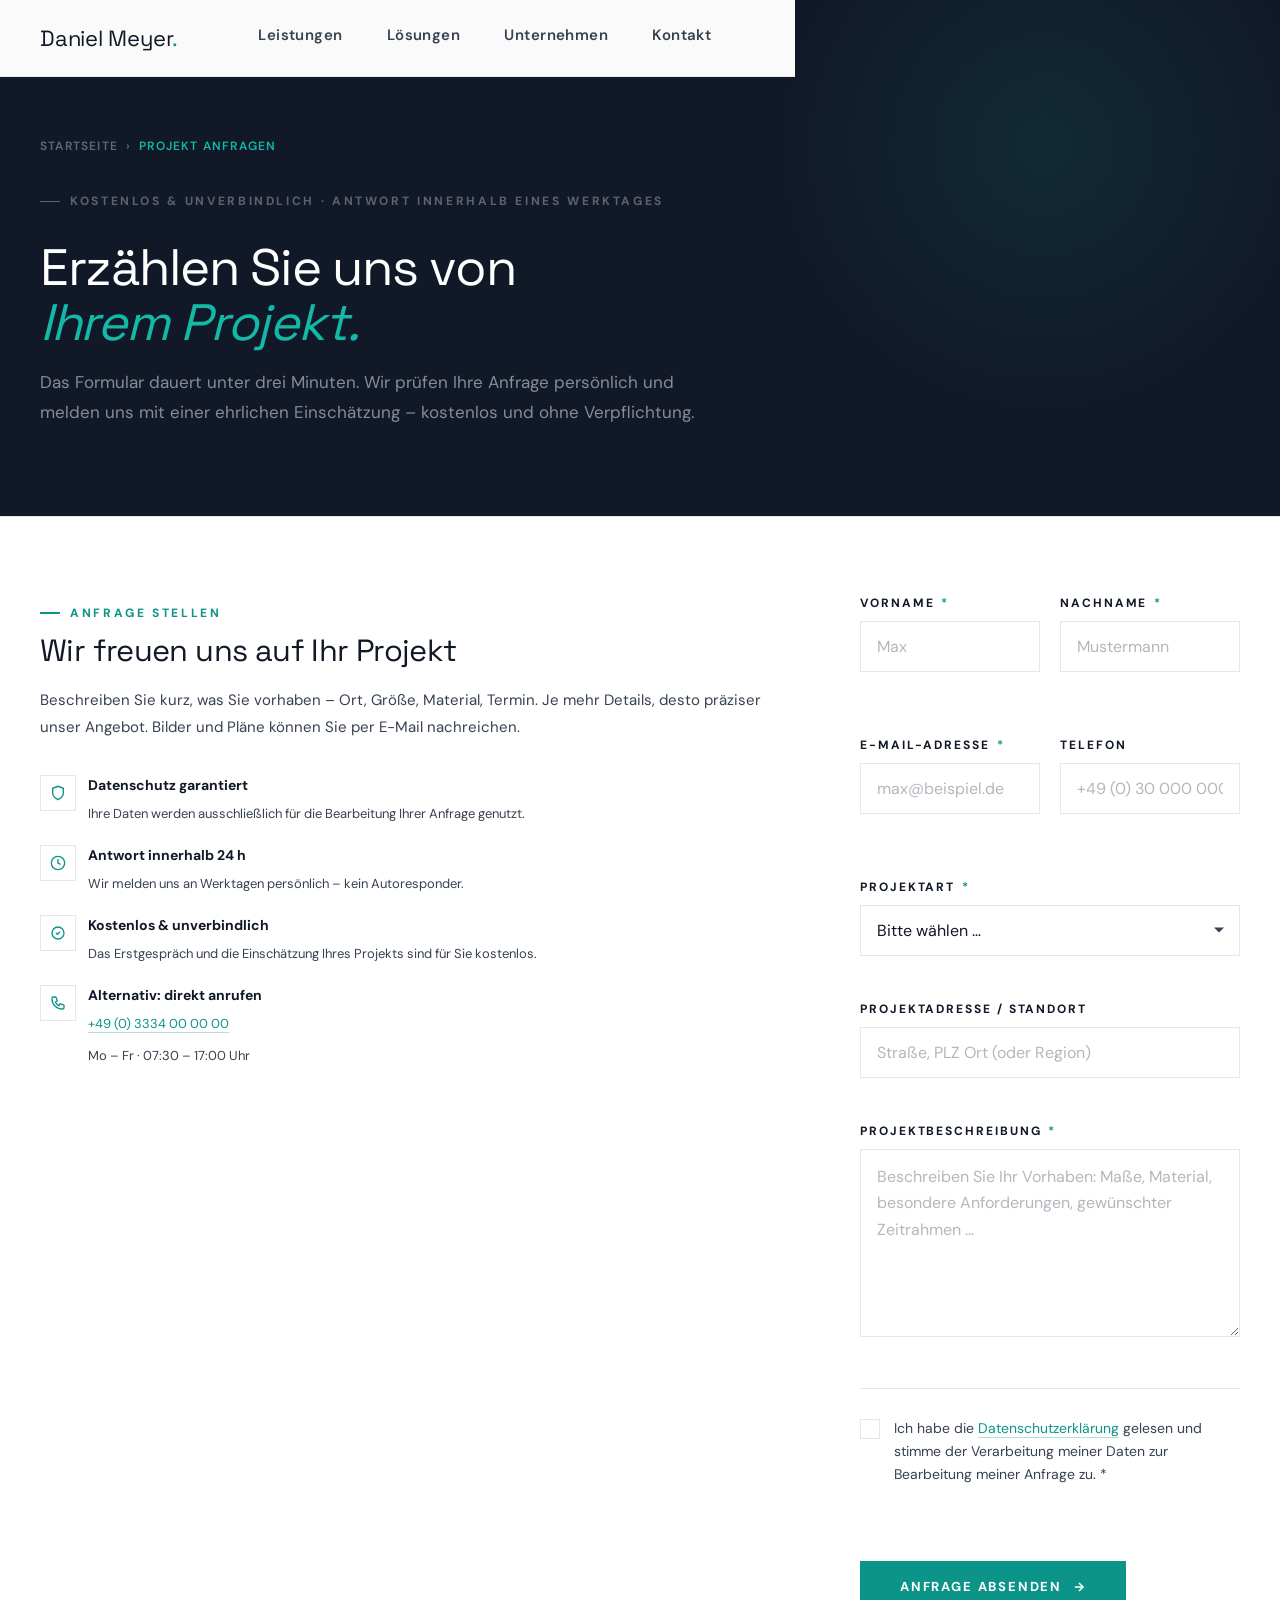
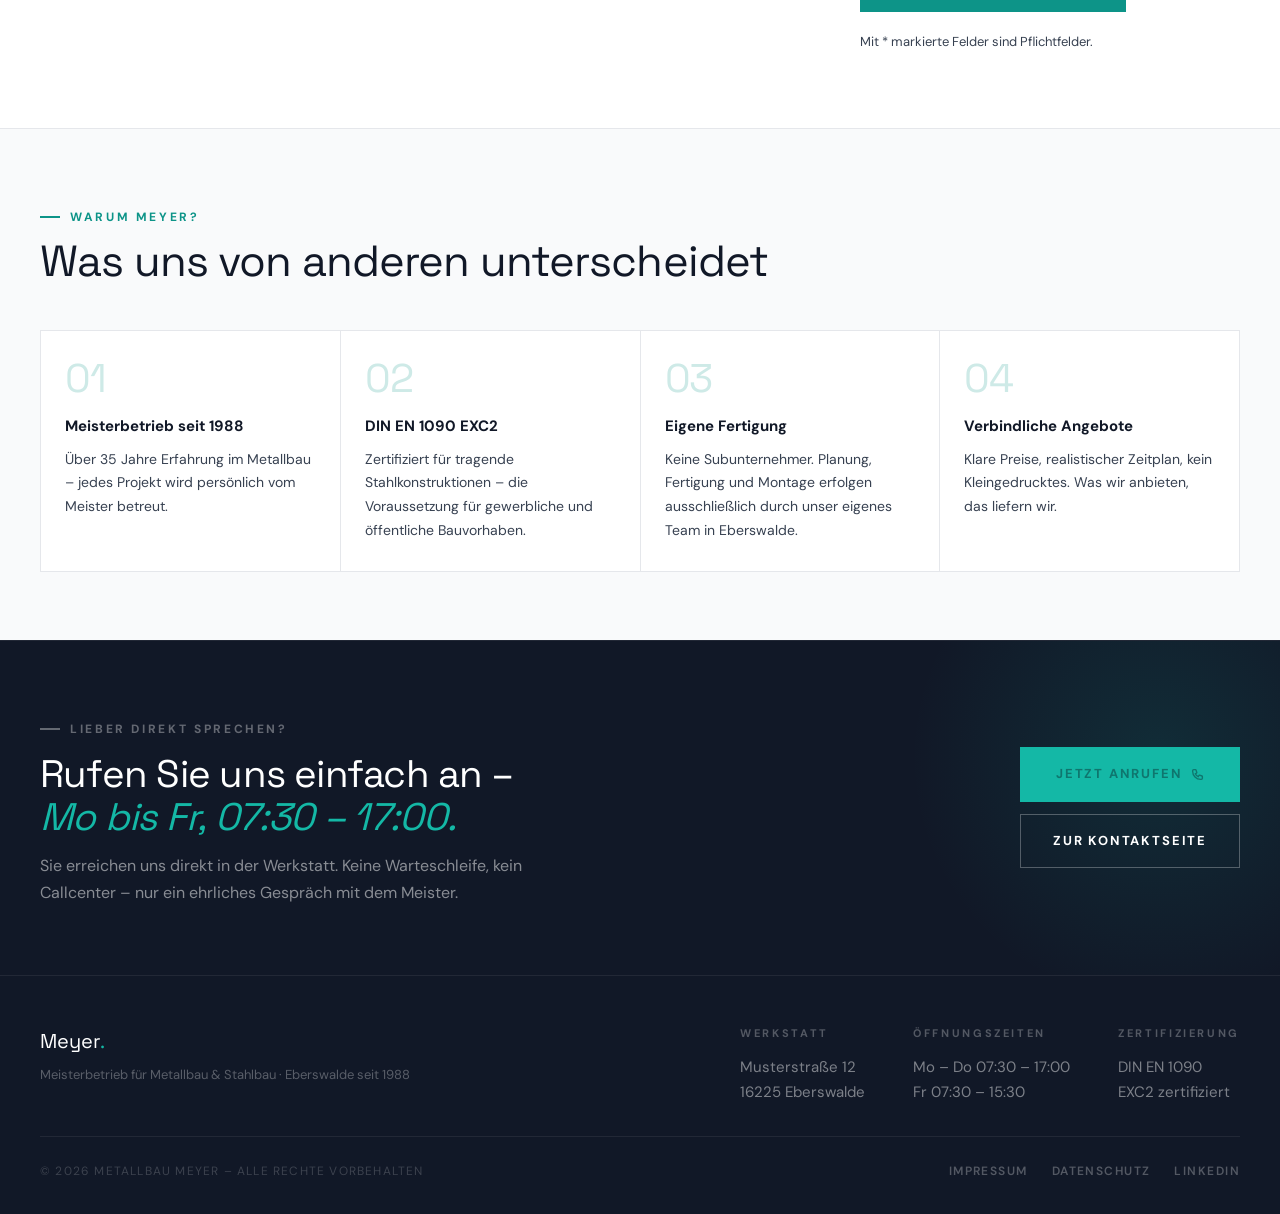
==== anfrage.html @ e85281e8 "Initial commit" ====
<!DOCTYPE html>
<html lang="de">
<head>
    <meta charset="UTF-8">
    <meta name="viewport" content="width=device-width, initial-scale=1.0, viewport-fit=cover">
    <title>Projekt anfragen | Metallbau Meyer – Meisterbetrieb Eberswalde</title>
    <meta name="description" content="Starten Sie jetzt Ihre Anfrage bei Metallbau Meyer in Eberswalde. Kostenlos und unverbindlich – wir melden uns innerhalb eines Werktages.">
    <meta name="robots" content="index, follow">
    <link rel="canonical" href="https://metallbau-meyer-eberswalde.de/anfrage.html">
    <meta property="og:title" content="Projekt anfragen | Metallbau Meyer Eberswalde">
    <meta property="og:description" content="Unverbindliche Anfrage stellen. Geländer, Tore, Treppen, Stahlbau – Meisterbetrieb Eberswalde seit 1988.">
    <meta property="og:type" content="website">

    <link rel="preconnect" href="https://fonts.googleapis.com">
    <link rel="preconnect" href="https://fonts.gstatic.com" crossorigin>
    <link href="https://fonts.googleapis.com/css2?family=Space+Grotesk:wght@400;500;600;700&family=DM+Sans:opsz,wght@9..40,400;9..40,500;9..40,600;9..40,700&display=swap" rel="stylesheet">

    <style>
    :root {
        --teal: #0D9488; --teal-light: #14B8A6; --teal-dark: #0F766E;
        --teal-glow: rgba(13,148,136,0.08); --ink: #111827; --ink-soft: #374151;
        --mist: #F9FAFB; --line: #E5E7EB; --white: #ffffff;
        --serif: 'Space Grotesk', system-ui, sans-serif;
        --sans: 'DM Sans', system-ui, sans-serif;
        --nav-h: 76px;
    }
    *, *::before, *::after { box-sizing: border-box; margin: 0; padding: 0; }
    html { scroll-behavior: smooth; scroll-padding-top: calc(var(--nav-h) + 24px); }
    body { font-family: var(--sans); font-size: 18px; background: var(--white); color: var(--ink); -webkit-font-smoothing: antialiased; overflow-x: hidden; line-height: 1.75; }

    .label { display: inline-flex; align-items: center; gap: 10px; font-size: 12px; font-weight: 700; letter-spacing: 0.22em; text-transform: uppercase; color: var(--teal); }
    .label::before { content: ''; display: block; width: 20px; height: 1.5px; background: var(--teal); flex-shrink: 0; }
    .btn { display: inline-flex; align-items: center; gap: 8px; font-family: var(--sans); font-size: 13px; font-weight: 700; letter-spacing: 0.14em; text-transform: uppercase; cursor: pointer; transition: all 0.2s ease; text-decoration: none; white-space: nowrap; }
    .btn-solid { background: var(--teal); color: var(--white); padding: 15px 32px; }
    .btn-solid:hover { background: var(--teal-dark); }
    .btn-ghost { color: var(--teal); border-bottom: 1.5px solid var(--teal); padding-bottom: 3px; }
    .btn-ghost:hover { gap: 14px; }
    .btn-outline-white { color: var(--white); border: 1.5px solid rgba(255,255,255,0.28); padding: 15px 32px; }
    .btn-outline-white:hover { border-color: rgba(255,255,255,0.7); }
    .btn-cta-accent { background: var(--teal-light); color: var(--teal-dark); padding: 16px 36px; font-size: 13px; font-weight: 700; letter-spacing: 0.14em; text-transform: uppercase; }
    .btn-cta-accent:hover { background: #18c0c0; }
    .reveal { opacity: 0; transform: translateY(22px); transition: opacity 0.7s cubic-bezier(0.16,1,0.3,1), transform 0.7s cubic-bezier(0.16,1,0.3,1); }
    .reveal.in { opacity: 1; transform: none; }
    .rv1 { transition-delay: 0.08s; } .rv2 { transition-delay: 0.16s; } .rv3 { transition-delay: 0.24s; }
    h2.sh { font-family: var(--serif); font-size: clamp(2rem, 3.4vw, 3rem); font-weight: 400; line-height: 1.1; letter-spacing: -0.02em; margin-top: 10px; }
    .section-head { display: flex; justify-content: space-between; align-items: flex-end; margin-bottom: 44px; flex-wrap: wrap; gap: 16px; }
    svg { display: block; } img { max-width: 100%; height: auto; }

    /* NAV */
    #nav { position: fixed; top: 0; inset-x: 0; z-index: 60; background: rgba(255,255,255,0.98); backdrop-filter: blur(14px); border-bottom: 1px solid var(--line); transition: box-shadow 0.3s; }
    #nav.scrolled { box-shadow: 0 2px 24px rgba(0,0,0,0.06); }
    .nav-inner { max-width: 1340px; margin: 0 auto; padding: 0 40px; height: var(--nav-h); display: flex; align-items: center; justify-content: space-between; }
    .nav-logo { font-family: var(--serif); font-size: 22px; color: var(--ink); text-decoration: none; flex-shrink: 0; line-height: 1; letter-spacing: -0.01em; }
    .nav-logo span { color: var(--teal); }
    #nav-items { display: flex; list-style: none; gap: 44px; margin-left: auto; padding-right: 44px; padding-left: 80px; align-items: center; }
    .menu-item > a { font-size: 15px; font-weight: 600; letter-spacing: 0.03em; color: var(--ink-soft); text-decoration: none; padding-bottom: 4px; transition: color 0.15s; display: block; border-bottom: 2px solid transparent; }
    .menu-item > a:hover, .menu-item.active > a { color: var(--teal); border-bottom-color: var(--teal); }
    .menu-item > a::after { display: none; }
    #dropdown { position: fixed; top: var(--nav-h); left: 0; right: 0; background: var(--white); border-top: 1px solid var(--line); border-bottom: 1px solid var(--line); box-shadow: 0 20px 48px rgba(15,23,42,0.08); display: none; justify-content: center; z-index: 50; }
    #dropdown.show { display: flex; }
    #dropdown-content { max-width: 1340px; width: 100%; padding: 40px; display: flex; gap: 56px; }
    .drop-col { flex: 1; }
    .drop-col h4 { font-size: 11px; font-weight: 700; letter-spacing: 0.26em; text-transform: uppercase; color: var(--teal); border-bottom: 1px solid var(--line); padding-bottom: 10px; margin-bottom: 18px; }
    .drop-col ul { list-style: none; display: flex; flex-direction: column; gap: 12px; }
    .drop-col ul li a { font-size: 15px; font-weight: 500; color: var(--ink-soft); text-decoration: none; transition: color 0.15s, padding-left 0.15s; display: inline-block; }
    .drop-col ul li a:hover { color: var(--teal); padding-left: 4px; }
    .nav-right { display: flex; align-items: center; gap: 16px; }
    #nav-cta { display: none; }
    #ham { display: none; flex-direction: column; gap: 5px; background: none; border: none; cursor: pointer; padding: 8px; color: var(--ink); }
    .bar { display: block; width: 24px; height: 2px; background: currentColor; border-radius: 1px; transition: all 0.3s ease; transform-origin: center; }
    #ham.open .bar:nth-child(1) { transform: translateY(7px) rotate(45deg); }
    #ham.open .bar:nth-child(2) { opacity: 0; transform: scaleX(0); }
    #ham.open .bar:nth-child(3) { transform: translateY(-7px) rotate(-45deg); }
    @media (max-width: 1020px) { #nav-items { display: none; } #ham { display: flex; } .nav-inner { padding: 0 24px; } #nav-cta { display: none !important; } }

    /* MOBILE MENU – full-screen */
    #mobile-menu { position: fixed; inset: 0; z-index: 80; background: var(--ink); opacity: 0; visibility: hidden; transform: translateX(100%); transition: transform 0.22s cubic-bezier(0.4,0,0.2,1), opacity 0.18s ease, visibility 0s linear 0.22s; overflow-y: auto; }
    #mobile-menu::before { content: ''; position: absolute; top: -10%; right: -10%; width: 400px; height: 400px; background: radial-gradient(circle, rgba(13,148,136,0.12) 0%, transparent 65%); pointer-events: none; }
    #mobile-menu.open { transform: translateX(0); opacity: 1; visibility: visible; transition: transform 0.22s cubic-bezier(0.4,0,0.2,1), opacity 0.18s ease, visibility 0s linear 0s; }
    .mob-header { display: flex; align-items: center; justify-content: space-between; padding: 0 24px; height: var(--nav-h); border-bottom: 1px solid rgba(255,255,255,0.07); flex-shrink: 0; }
    .mob-logo { font-family: var(--serif); font-size: 20px; color: #fff; text-decoration: none; letter-spacing: -0.01em; }
    .mob-logo span { color: var(--teal-light); }
    #mob-close { background: none; border: none; cursor: pointer; color: rgba(255,255,255,0.55); padding: 8px; display: flex; align-items: center; justify-content: center; transition: color 0.15s; }
    #mob-close:hover { color: #fff; }
    .mob-nav { padding: 32px 24px; flex: 1; }
    #mobile-nav-items { list-style: none; display: flex; flex-direction: column; gap: 0; }
    #mobile-nav-items > li { border-bottom: 1px solid rgba(255,255,255,0.07); }
    #mobile-nav-items > li:first-child { border-top: 1px solid rgba(255,255,255,0.07); }
    .mob-main-link { display: flex; align-items: center; justify-content: space-between; padding: 22px 0; text-decoration: none; }
    .mob-main-left { display: flex; align-items: center; gap: 16px; }
    .mob-num { font-size: 11px; font-weight: 700; letter-spacing: 0.2em; color: var(--teal-light); font-family: var(--serif); }
    .mob-main-label { font-family: var(--serif); font-size: 26px; font-weight: 400; color: #fff; letter-spacing: -0.01em; line-height: 1; }
    .mob-arrow { color: rgba(255,255,255,0.2); transition: color 0.15s, transform 0.15s; }
    .mob-main-link:hover .mob-main-label { color: var(--teal-light); }
    .mob-main-link:hover .mob-arrow { color: var(--teal-light); transform: translateX(4px); }
    .mob-sub-list { list-style: none; display: flex; flex-direction: column; gap: 0; padding-bottom: 12px; }
    .mob-sub-list li a { display: block; padding: 9px 0 9px 36px; font-size: 14px; font-weight: 500; color: rgba(255,255,255,0.42); text-decoration: none; letter-spacing: 0.03em; transition: color 0.15s, padding-left 0.15s; }
    .mob-sub-list li a:hover { color: rgba(255,255,255,0.8); padding-left: 42px; }
    .mob-bottom { padding: 28px 24px; border-top: 1px solid rgba(255,255,255,0.07); }
    .mob-bottom .btn-cta-accent { width: 100%; justify-content: center; font-size: 14px; padding: 17px 28px; }
    .mob-legal { display: flex; gap: 20px; margin-top: 20px; }
    .mob-legal a { font-size: 11px; font-weight: 700; letter-spacing: 0.18em; text-transform: uppercase; color: rgba(255,255,255,0.22); text-decoration: none; transition: color 0.15s; }
    .mob-legal a:hover { color: rgba(255,255,255,0.55); }

    /* PAGE HERO */
    .page-hero { padding-top: var(--nav-h); background: var(--ink); position: relative; overflow: hidden; }
    .page-hero::before { content: ''; position: absolute; top: -30%; right: -5%; width: 600px; height: 600px; background: radial-gradient(circle, rgba(13,148,136,0.15) 0%, transparent 65%); pointer-events: none; }
    .page-hero-inner { max-width: 1340px; margin: 0 auto; padding: 60px 40px 56px; position: relative; z-index: 1; }
    .breadcrumb { display: flex; align-items: center; gap: 8px; font-size: 12px; font-weight: 600; letter-spacing: 0.1em; text-transform: uppercase; color: rgba(255,255,255,0.35); margin-bottom: 24px; }
    .breadcrumb a { color: rgba(255,255,255,0.35); text-decoration: none; transition: color 0.15s; }
    .breadcrumb a:hover { color: rgba(255,255,255,0.7); }
    .breadcrumb .bc-active { color: var(--teal-light); }
    .hero-label-light { display: inline-flex; align-items: center; gap: 10px; font-size: 12px; font-weight: 700; letter-spacing: 0.22em; text-transform: uppercase; color: rgba(255,255,255,0.32); margin-bottom: 14px; }
    .hero-label-light::before { content: ''; display: block; width: 20px; height: 1.5px; background: rgba(255,255,255,0.32); flex-shrink: 0; }
    .page-hero-h1 { font-family: var(--serif); font-size: clamp(2.2rem, 4vw, 3.4rem); font-weight: 400; line-height: 1.08; letter-spacing: -0.025em; color: #fff; margin: 14px 0 18px; }
    .page-hero-h1 em { font-style: italic; color: var(--teal-light); }
    .page-hero-sub { font-size: 17px; line-height: 1.75; color: rgba(255,255,255,0.5); max-width: 56ch; margin-bottom: 32px; }

    /* FORM SECTION */
    #anfrage-form-section { border-top: 1px solid var(--line); }
    .form-outer { max-width: 1340px; margin: 0 auto; padding: 76px 40px; display: grid; grid-template-columns: 1fr 380px; gap: 80px; align-items: start; }
    .form-side-info { position: sticky; top: calc(var(--nav-h) + 32px); }
    .form-side-info h2 { font-family: var(--serif); font-size: clamp(1.6rem, 2.4vw, 2.1rem); font-weight: 400; line-height: 1.12; letter-spacing: -0.02em; margin: 10px 0 18px; }
    .form-side-info p { font-size: 15px; line-height: 1.8; color: var(--ink-soft); margin-bottom: 28px; }
    .form-trust { display: flex; flex-direction: column; gap: 14px; margin-top: 32px; }
    .form-trust-item { display: flex; align-items: flex-start; gap: 12px; }
    .form-trust-icon { width: 36px; height: 36px; border: 1px solid var(--line); display: flex; align-items: center; justify-content: center; color: var(--teal); flex-shrink: 0; margin-top: 2px; }
    .form-trust-text strong { display: block; font-size: 14px; font-weight: 700; color: var(--ink); }
    .form-trust-text span { font-size: 13px; color: var(--ink-soft); }

    /* FORM */
    #project-form { display: flex; flex-direction: column; gap: 0; }
    .form-row { display: grid; grid-template-columns: 1fr 1fr; gap: 20px; margin-bottom: 20px; }
    .form-field { display: flex; flex-direction: column; gap: 7px; margin-bottom: 20px; }
    .form-field:last-child { margin-bottom: 0; }
    .form-label { font-size: 12px; font-weight: 700; letter-spacing: 0.16em; text-transform: uppercase; color: var(--ink); }
    .form-label .req { color: var(--teal); margin-left: 2px; }
    .form-input, .form-select, .form-textarea { font-family: var(--sans); font-size: 16px; color: var(--ink); background: var(--white); border: 1.5px solid var(--line); padding: 14px 16px; outline: none; transition: border-color 0.2s, box-shadow 0.2s; -webkit-appearance: none; appearance: none; width: 100%; }
    .form-input::placeholder, .form-textarea::placeholder { color: rgba(55,65,81,0.38); }
    .form-input:focus, .form-select:focus, .form-textarea:focus { border-color: var(--teal); box-shadow: 0 0 0 3px rgba(13,148,136,0.1); }
    .form-input.error, .form-select.error, .form-textarea.error { border-color: #EF4444; box-shadow: 0 0 0 3px rgba(239,68,68,0.08); }
    .form-error { font-size: 12px; color: #EF4444; font-weight: 600; letter-spacing: 0.04em; min-height: 16px; }
    .form-select-wrap { position: relative; }
    .form-select-wrap::after { content: ''; position: absolute; right: 16px; top: 50%; transform: translateY(-50%); width: 0; height: 0; border-left: 5px solid transparent; border-right: 5px solid transparent; border-top: 5px solid var(--ink-soft); pointer-events: none; }
    .form-select { padding-right: 40px; cursor: pointer; }
    .form-textarea { resize: vertical; min-height: 130px; line-height: 1.65; }
    .form-divider { border: none; border-top: 1px solid var(--line); margin: 8px 0 28px; }
    .form-check { display: flex; align-items: flex-start; gap: 14px; cursor: pointer; }
    .form-check input[type="checkbox"] { width: 20px; height: 20px; min-width: 20px; border: 1.5px solid var(--line); background: var(--white); appearance: none; -webkit-appearance: none; cursor: pointer; transition: border-color 0.2s, background 0.2s; margin-top: 2px; position: relative; flex-shrink: 0; }
    .form-check input[type="checkbox"]:checked { background: var(--teal); border-color: var(--teal); }
    .form-check input[type="checkbox"]:checked::after { content: ''; position: absolute; left: 5px; top: 2px; width: 7px; height: 11px; border: 2px solid #fff; border-top: none; border-left: none; transform: rotate(40deg); }
    .form-check input[type="checkbox"].error { border-color: #EF4444; }
    .form-check-text { font-size: 14px; color: var(--ink-soft); line-height: 1.65; }
    .form-check-text a { color: var(--teal); text-decoration: none; border-bottom: 1px solid rgba(13,148,136,0.3); transition: border-color 0.15s; }
    .form-check-text a:hover { border-color: var(--teal); }
    .form-submit-row { display: flex; align-items: center; gap: 20px; margin-top: 32px; flex-wrap: wrap; }
    .btn-submit { background: var(--teal); color: var(--white); padding: 17px 40px; font-family: var(--sans); font-size: 13px; font-weight: 700; letter-spacing: 0.14em; text-transform: uppercase; border: none; cursor: pointer; display: inline-flex; align-items: center; gap: 10px; transition: background 0.2s; }
    .btn-submit:hover { background: var(--teal-dark); }
    .btn-submit:disabled { opacity: 0.55; cursor: not-allowed; }
    .form-hint { font-size: 13px; color: var(--ink-soft); line-height: 1.5; }

    /* SUCCESS STATE */
    #form-success { display: none; padding: 56px 48px; background: var(--mist); border: 1px solid var(--line); text-align: center; }
    #form-success.show { display: block; }
    .success-icon { width: 56px; height: 56px; background: var(--teal); display: inline-flex; align-items: center; justify-content: center; color: #fff; margin: 0 auto 24px; }
    .success-h { font-family: var(--serif); font-size: clamp(1.6rem, 2.4vw, 2.1rem); font-weight: 400; color: var(--ink); margin-bottom: 12px; letter-spacing: -0.02em; }
    .success-p { font-size: 16px; color: var(--ink-soft); max-width: 44ch; margin: 0 auto 28px; line-height: 1.7; }

    /* FEATURES STRIP */
    #warum { border-top: 1px solid var(--line); background: var(--mist); }
    .warum-inner { max-width: 1340px; margin: 0 auto; padding: 68px 40px; }
    .warum-grid { display: grid; grid-template-columns: repeat(4, 1fr); gap: 1px; background: var(--line); border: 1px solid var(--line); margin-top: 44px; }
    .warum-item { background: var(--white); padding: 28px 24px; }
    .warum-num { font-family: var(--serif); font-size: 40px; font-weight: 400; color: var(--teal); opacity: 0.2; line-height: 1; margin-bottom: 14px; letter-spacing: -0.03em; }
    .warum-item h3 { font-size: 15px; font-weight: 700; color: var(--ink); margin-bottom: 8px; }
    .warum-item p { font-size: 14px; line-height: 1.7; color: var(--ink-soft); }

    /* CTA */
    #cta { background: var(--ink); border-top: 1px solid rgba(255,255,255,0.07); position: relative; overflow: hidden; }
    #cta::before { content: ''; position: absolute; top: -40%; right: -10%; width: 500px; height: 500px; background: radial-gradient(circle, rgba(20,184,166,0.13) 0%, transparent 70%); pointer-events: none; }
    .cta-inner { max-width: 1340px; margin: 0 auto; padding: 68px 40px; position: relative; z-index: 1; display: grid; grid-template-columns: 1fr auto; gap: 60px; align-items: center; }
    .cta-lbl { color: rgba(255,255,255,0.35); }
    .cta-lbl::before { background: rgba(255,255,255,0.35); }
    .cta-h { font-family: var(--serif); font-size: clamp(1.8rem, 3vw, 2.5rem); font-weight: 400; color: #fff; line-height: 1.12; letter-spacing: -0.02em; margin: 12px 0 14px; }
    .cta-h em { font-style: italic; color: var(--teal-light); }
    .cta-sub { font-size: 16px; color: rgba(255,255,255,0.5); line-height: 1.7; max-width: 48ch; }
    .cta-btns { display: flex; flex-direction: column; gap: 12px; flex-shrink: 0; }

    /* FOOTER */
    #footer { background: var(--ink); border-top: 1px solid rgba(255,255,255,0.07); }
    .footer-inner { max-width: 1340px; margin: 0 auto; padding: 48px 40px 32px; }
    .footer-top { display: flex; justify-content: space-between; align-items: flex-start; gap: 36px; padding-bottom: 32px; border-bottom: 1px solid rgba(255,255,255,0.07); margin-bottom: 24px; flex-wrap: wrap; }
    .footer-logo { font-family: var(--serif); font-size: 20px; color: #fff; text-decoration: none; display: block; }
    .footer-logo span { color: var(--teal-light); }
    .footer-tagline { font-size: 13px; color: rgba(255,255,255,0.3); margin-top: 5px; }
    .footer-cols { display: flex; gap: 48px; flex-wrap: wrap; }
    .footer-col h5 { font-size: 11px; font-weight: 700; letter-spacing: 0.24em; text-transform: uppercase; color: rgba(255,255,255,0.28); margin-bottom: 12px; }
    .footer-col p { font-size: 15px; color: rgba(255,255,255,0.45); line-height: 1.65; }
    .footer-bottom { display: flex; justify-content: space-between; align-items: center; gap: 16px; flex-wrap: wrap; }
    .footer-copy { font-size: 12px; color: rgba(255,255,255,0.18); letter-spacing: 0.1em; text-transform: uppercase; }
    .footer-links { display: flex; gap: 24px; }
    .footer-links a { font-size: 12px; font-weight: 600; letter-spacing: 0.12em; text-transform: uppercase; color: rgba(255,255,255,0.28); text-decoration: none; transition: color 0.2s; }
    .footer-links a:hover { color: var(--teal-light); }

    /* RESPONSIVE */
    @media (max-width: 1020px) {
        .page-hero-inner { padding: 48px 24px 44px; }
        .form-outer { grid-template-columns: 1fr; gap: 48px; padding: 52px 24px; }
        .form-side-info { position: static; }
        .warum-inner { padding: 52px 24px; }
        .cta-inner { grid-template-columns: 1fr; gap: 32px; padding: 52px 24px; }
        .footer-inner { padding: 40px 24px 28px; }
    }
    @media (max-width: 720px) {
        .warum-grid { grid-template-columns: 1fr 1fr; }
    }
    @media (max-width: 640px) {
        .form-row { grid-template-columns: 1fr; gap: 0; }
        .cta-btns { flex-direction: row; flex-wrap: wrap; }
    }
    @media (max-width: 480px) {
        h2.sh { font-size: clamp(1.6rem, 6vw, 2.2rem); }
        .page-hero-inner { padding: 40px 20px 36px; }
        .form-outer, .warum-inner, .cta-inner { padding: 44px 20px; }
        .footer-inner { padding: 32px 20px 24px; }
        .warum-grid { grid-template-columns: 1fr; }
        #form-success { padding: 40px 24px; }
    }
    </style>
</head>
<body>

<nav id="nav" aria-label="Hauptnavigation">
    <div class="nav-inner">
        <a href="index.html" class="nav-logo">Daniel Meyer<span>.</span></a>
        <ul id="nav-items" role="menubar">
            <li class="menu-item" data-key="Leistungen" role="none"><a href="leistungen.html" role="menuitem">Leistungen</a></li>
            <li class="menu-item" data-key="Lösungen" role="none"><a href="loesungen.html" role="menuitem">Lösungen</a></li>
            <li class="menu-item" data-key="Unternehmen" role="none"><a href="unternehmen.html" role="menuitem">Unternehmen</a></li>
            <li class="menu-item" data-key="Kontakt" role="none"><a href="kontakt.html" role="menuitem">Kontakt</a></li>
        </ul>
        <div id="dropdown" role="region" aria-label="Untermenü"><div id="dropdown-content"></div></div>
        <div class="nav-right">
            <a href="anfrage.html" class="btn btn-solid" id="nav-cta" aria-current="page">Projekt anfragen</a>
            <button id="ham" aria-label="Menü öffnen" aria-expanded="false" aria-controls="mobile-menu">
                <span class="bar"></span><span class="bar"></span><span class="bar"></span>
            </button>
        </div>
    </div>
</nav>

<div id="mobile-menu" role="dialog" aria-label="Mobile Navigation" aria-modal="true">
    <div class="mob-header">
        <a href="index.html" class="mob-logo">Daniel Meyer<span>.</span></a>
        <button id="mob-close" aria-label="Menü schließen">
            <svg width="22" height="22" fill="none" stroke="currentColor" stroke-width="2" viewBox="0 0 24 24" aria-hidden="true"><path d="M18 6L6 18M6 6l12 12"/></svg>
        </button>
    </div>
    <div class="mob-nav">
        <ul id="mobile-nav-items"></ul>
    </div>
    <div class="mob-bottom">
        <a href="anfrage.html" class="btn btn-cta-accent">
            Projekt anfragen
            <svg width="13" height="13" fill="none" stroke="currentColor" stroke-width="2.5" viewBox="0 0 24 24" aria-hidden="true"><path d="M5 12h14M12 5l7 7-7 7"/></svg>
        </a>
        <div class="mob-legal">
            <a href="impressum.html">Impressum</a>
            <a href="datenschutz.html">Datenschutz</a>
        </div>
    </div>
</div>

<!-- PAGE HERO -->
<section class="page-hero" aria-labelledby="page-h1">
    <div class="page-hero-inner">
        <div class="reveal">
            <nav class="breadcrumb" aria-label="Breadcrumb">
                <a href="index.html">Startseite</a>
                <span>›</span>
                <span class="bc-active">Projekt anfragen</span>
            </nav>
            <div class="hero-label-light">Kostenlos &amp; Unverbindlich · Antwort innerhalb eines Werktages</div>
            <h1 class="page-hero-h1" id="page-h1">Erzählen Sie uns von<br><em>Ihrem Projekt.</em></h1>
            <p class="page-hero-sub">
                Das Formular dauert unter drei Minuten. Wir prüfen Ihre Anfrage persönlich und melden uns mit einer ehrlichen Einschätzung – kostenlos und ohne Verpflichtung.
            </p>
        </div>
    </div>
</section>

<!-- FORM SECTION -->
<section id="anfrage-form-section" aria-labelledby="form-heading">
    <div class="form-outer">

        <!-- SIDEBAR INFO -->
        <aside class="form-side-info reveal">
            <div class="label">Anfrage stellen</div>
            <h2 id="form-heading">Wir freuen uns auf Ihr Projekt</h2>
            <p>Beschreiben Sie kurz, was Sie vorhaben – Ort, Größe, Material, Termin. Je mehr Details, desto präziser unser Angebot. Bilder und Pläne können Sie per E-Mail nachreichen.</p>

            <div class="form-trust">
                <div class="form-trust-item">
                    <div class="form-trust-icon" aria-hidden="true">
                        <svg width="16" height="16" fill="none" stroke="currentColor" stroke-width="2" viewBox="0 0 24 24"><path d="M12 22s8-4 8-10V5l-8-3-8 3v7c0 6 8 10 8 10z"/></svg>
                    </div>
                    <div class="form-trust-text">
                        <strong>Datenschutz garantiert</strong>
                        <span>Ihre Daten werden ausschließlich für die Bearbeitung Ihrer Anfrage genutzt.</span>
                    </div>
                </div>
                <div class="form-trust-item">
                    <div class="form-trust-icon" aria-hidden="true">
                        <svg width="16" height="16" fill="none" stroke="currentColor" stroke-width="2" viewBox="0 0 24 24"><circle cx="12" cy="12" r="10"/><path d="M12 6v6l4 2"/></svg>
                    </div>
                    <div class="form-trust-text">
                        <strong>Antwort innerhalb 24 h</strong>
                        <span>Wir melden uns an Werktagen persönlich – kein Autoresponder.</span>
                    </div>
                </div>
                <div class="form-trust-item">
                    <div class="form-trust-icon" aria-hidden="true">
                        <svg width="16" height="16" fill="none" stroke="currentColor" stroke-width="2" viewBox="0 0 24 24"><path d="M9 12l2 2 4-4m6 2a9 9 0 11-18 0 9 9 0 0118 0z"/></svg>
                    </div>
                    <div class="form-trust-text">
                        <strong>Kostenlos &amp; unverbindlich</strong>
                        <span>Das Erstgespräch und die Einschätzung Ihres Projekts sind für Sie kostenlos.</span>
                    </div>
                </div>
                <div class="form-trust-item">
                    <div class="form-trust-icon" aria-hidden="true">
                        <svg width="16" height="16" fill="none" stroke="currentColor" stroke-width="2" viewBox="0 0 24 24"><path d="M3 5a2 2 0 012-2h3.28a1 1 0 01.948.684l1.498 4.493a1 1 0 01-.502 1.21l-2.257 1.13a11.042 11.042 0 005.516 5.516l1.13-2.257a1 1 0 011.21-.502l4.493 1.498a1 1 0 01.684.949V19a2 2 0 01-2 2h-1C9.716 21 3 14.284 3 6V5z"/></svg>
                    </div>
                    <div class="form-trust-text">
                        <strong>Alternativ: direkt anrufen</strong>
                        <span><a href="tel:+49333400000" style="color:var(--teal);text-decoration:none;border-bottom:1px solid rgba(13,148,136,0.3);">+49 (0) 3334 00 00 00</a><br>Mo – Fr · 07:30 – 17:00 Uhr</span>
                    </div>
                </div>
            </div>
        </aside>

        <!-- FORM -->
        <div>
            <form id="project-form" novalidate aria-label="Projektanfrageformular">

                <div class="form-row">
                    <div class="form-field">
                        <label class="form-label" for="vorname">Vorname <span class="req" aria-hidden="true">*</span></label>
                        <input class="form-input" type="text" id="vorname" name="vorname" autocomplete="given-name" placeholder="Max" required>
                        <span class="form-error" id="vorname-err" role="alert" aria-live="polite"></span>
                    </div>
                    <div class="form-field">
                        <label class="form-label" for="nachname">Nachname <span class="req" aria-hidden="true">*</span></label>
                        <input class="form-input" type="text" id="nachname" name="nachname" autocomplete="family-name" placeholder="Mustermann" required>
                        <span class="form-error" id="nachname-err" role="alert" aria-live="polite"></span>
                    </div>
                </div>

                <div class="form-row">
                    <div class="form-field">
                        <label class="form-label" for="email">E-Mail-Adresse <span class="req" aria-hidden="true">*</span></label>
                        <input class="form-input" type="email" id="email" name="email" autocomplete="email" placeholder="max@beispiel.de" required>
                        <span class="form-error" id="email-err" role="alert" aria-live="polite"></span>
                    </div>
                    <div class="form-field">
                        <label class="form-label" for="telefon">Telefon</label>
                        <input class="form-input" type="tel" id="telefon" name="telefon" autocomplete="tel" placeholder="+49 (0) 30 000 000">
                        <span class="form-error" id="telefon-err" role="alert" aria-live="polite"></span>
                    </div>
                </div>

                <div class="form-field">
                    <label class="form-label" for="projektart">Projektart <span class="req" aria-hidden="true">*</span></label>
                    <div class="form-select-wrap">
                        <select class="form-select" id="projektart" name="projektart" required>
                            <option value="" disabled selected>Bitte wählen …</option>
                            <optgroup label="Privatbau">
                                <option value="gelaender">Geländer &amp; Brüstungen</option>
                                <option value="treppe">Stahltreppe</option>
                                <option value="tor-zaun">Tor- &amp; Zaunanlagen</option>
                                <option value="balkon">Anbaubalkon</option>
                                <option value="fenster">Aluminiumfenster &amp; -türen</option>
                            </optgroup>
                            <optgroup label="Gewerbebau">
                                <option value="stahlkonstruktion">Stahlkonstruktion / Tragwerk</option>
                                <option value="wartungsbuehne">Wartungsbühne</option>
                                <option value="rammschutz">Rammschutz &amp; Absperrung</option>
                                <option value="hallentore">Hallentore</option>
                            </optgroup>
                            <optgroup label="Sonstiges">
                                <option value="reparatur">Reparatur &amp; Wartung</option>
                                <option value="sonstiges">Sonstiges / Individuell</option>
                            </optgroup>
                        </select>
                    </div>
                    <span class="form-error" id="projektart-err" role="alert" aria-live="polite"></span>
                </div>

                <div class="form-field">
                    <label class="form-label" for="adresse">Projektadresse / Standort</label>
                    <input class="form-input" type="text" id="adresse" name="adresse" autocomplete="street-address" placeholder="Straße, PLZ Ort (oder Region)">
                    <span class="form-error" id="adresse-err" role="alert" aria-live="polite"></span>
                </div>

                <div class="form-field">
                    <label class="form-label" for="beschreibung">Projektbeschreibung <span class="req" aria-hidden="true">*</span></label>
                    <textarea class="form-textarea" id="beschreibung" name="beschreibung" rows="6" placeholder="Beschreiben Sie Ihr Vorhaben: Maße, Material, besondere Anforderungen, gewünschter Zeitrahmen …" required></textarea>
                    <span class="form-error" id="beschreibung-err" role="alert" aria-live="polite"></span>
                </div>

                <hr class="form-divider">

                <div class="form-field">
                    <label class="form-check">
                        <input type="checkbox" id="dsgvo" name="dsgvo" required>
                        <span class="form-check-text">
                            Ich habe die <a href="datenschutz.html">Datenschutzerklärung</a> gelesen und stimme der Verarbeitung meiner Daten zur Bearbeitung meiner Anfrage zu. <span class="req" aria-hidden="true">*</span>
                        </span>
                    </label>
                    <span class="form-error" id="dsgvo-err" role="alert" aria-live="polite"></span>
                </div>

                <div class="form-submit-row">
                    <button type="submit" class="btn-submit" id="submit-btn">
                        Anfrage absenden
                        <svg width="14" height="14" fill="none" stroke="currentColor" stroke-width="2.5" viewBox="0 0 24 24" aria-hidden="true"><path d="M5 12h14M12 5l7 7-7 7"/></svg>
                    </button>
                    <p class="form-hint">Mit <span aria-hidden="true">*</span> markierte Felder sind Pflichtfelder.</p>
                </div>

            </form>

            <!-- SUCCESS STATE -->
            <div id="form-success" role="alert" aria-live="polite">
                <div class="success-icon" aria-hidden="true">
                    <svg width="26" height="26" fill="none" stroke="currentColor" stroke-width="2.5" viewBox="0 0 24 24"><path d="M5 13l4 4L19 7"/></svg>
                </div>
                <h2 class="success-h">Ihre Anfrage ist eingegangen.</h2>
                <p class="success-p">Vielen Dank! Wir prüfen Ihr Projekt und melden uns innerhalb eines Werktages persönlich bei Ihnen.</p>
                <a href="index.html" class="btn btn-solid">Zurück zur Startseite</a>
            </div>
        </div>

    </div>
</section>

<!-- WHY SECTION -->
<section id="warum" aria-labelledby="warum-heading">
    <div class="warum-inner">
        <div class="section-head reveal">
            <div>
                <div class="label">Warum Meyer?</div>
                <h2 class="sh" id="warum-heading">Was uns von anderen unterscheidet</h2>
            </div>
        </div>
        <div class="warum-grid">
            <div class="warum-item reveal">
                <div class="warum-num">01</div>
                <h3>Meisterbetrieb seit 1988</h3>
                <p>Über 35 Jahre Erfahrung im Metallbau – jedes Projekt wird persönlich vom Meister betreut.</p>
            </div>
            <div class="warum-item reveal rv1">
                <div class="warum-num">02</div>
                <h3>DIN EN 1090 EXC2</h3>
                <p>Zertifiziert für tragende Stahlkonstruktionen – die Voraussetzung für gewerbliche und öffentliche Bauvorhaben.</p>
            </div>
            <div class="warum-item reveal rv2">
                <div class="warum-num">03</div>
                <h3>Eigene Fertigung</h3>
                <p>Keine Subunternehmer. Planung, Fertigung und Montage erfolgen ausschließlich durch unser eigenes Team in Eberswalde.</p>
            </div>
            <div class="warum-item reveal rv3">
                <div class="warum-num">04</div>
                <h3>Verbindliche Angebote</h3>
                <p>Klare Preise, realistischer Zeitplan, kein Kleingedrucktes. Was wir anbieten, das liefern wir.</p>
            </div>
        </div>
    </div>
</section>

<!-- CTA -->
<section id="cta">
    <div class="cta-inner">
        <div class="reveal">
            <div class="label cta-lbl">Lieber direkt sprechen?</div>
            <h2 class="cta-h" id="cta-heading">Rufen Sie uns einfach an –<br><em>Mo bis Fr, 07:30 – 17:00.</em></h2>
            <p class="cta-sub">Sie erreichen uns direkt in der Werkstatt. Keine Warteschleife, kein Callcenter – nur ein ehrliches Gespräch mit dem Meister.</p>
        </div>
        <div class="cta-btns reveal rv1">
            <a href="tel:+49333400000" class="btn btn-cta-accent">
                Jetzt anrufen
                <svg width="13" height="13" fill="none" stroke="currentColor" stroke-width="2.5" viewBox="0 0 24 24" aria-hidden="true"><path d="M3 5a2 2 0 012-2h3.28a1 1 0 01.948.684l1.498 4.493a1 1 0 01-.502 1.21l-2.257 1.13a11.042 11.042 0 005.516 5.516l1.13-2.257a1 1 0 011.21-.502l4.493 1.498a1 1 0 01.684.949V19a2 2 0 01-2 2h-1C9.716 21 3 14.284 3 6V5z"/></svg>
            </a>
            <a href="kontakt.html" class="btn btn-outline-white">Zur Kontaktseite</a>
        </div>
    </div>
</section>

<footer id="footer" aria-label="Seitenfußbereich">
    <div class="footer-inner">
        <div class="footer-top">
            <div>
                <a href="index.html" class="footer-logo">Meyer<span>.</span></a>
                <p class="footer-tagline">Meisterbetrieb für Metallbau &amp; Stahlbau · Eberswalde seit 1988</p>
            </div>
            <div class="footer-cols">
                <div class="footer-col"><h5>Werkstatt</h5><p>Musterstraße 12<br>16225 Eberswalde</p></div>
                <div class="footer-col"><h5>Öffnungszeiten</h5><p>Mo – Do 07:30 – 17:00<br>Fr 07:30 – 15:30</p></div>
                <div class="footer-col"><h5>Zertifizierung</h5><p>DIN EN 1090<br>EXC2 zertifiziert</p></div>
            </div>
        </div>
        <div class="footer-bottom">
            <p class="footer-copy">© 2026 Metallbau Meyer – Alle Rechte vorbehalten</p>
            <div class="footer-links">
                <a href="impressum.html">Impressum</a>
                <a href="datenschutz.html">Datenschutz</a>
                <a href="#">LinkedIn</a>
            </div>
        </div>
    </div>
</footer>

<script>
const MENU_CONTENT = {
    Leistungen: {
        firstUl:  { title: 'Privat',    items: [['Geländer & Brüstungen','leistungen.html#gelaender-anker'], ['Stahltreppen','leistungen.html#treppen-anker'], ['Tor- & Zaunanlagen','leistungen.html#tore-anker'], ['Anbaubalkone','leistungen.html#privatbau'], ['Aluminiumfenster','leistungen.html#privatbau']] },
        secondUl: { title: 'Gewerbe',   items: [['Stahlkonstruktionen','leistungen.html#gewerbebau'], ['Wartungsbühnen','leistungen.html#gewerbebau'], ['Rammschutz','leistungen.html#gewerbebau'], ['Hallentore','leistungen.html#gewerbebau']] },
        thirdUl:  { title: 'Fertigung', items: [['Laserschneiden','leistungen.html#fertigung-verfahren'], ['CNC-Biegen','leistungen.html#fertigung-verfahren'], ['Schweißarbeiten','leistungen.html#fertigung-verfahren']] }
    },
    Lösungen: {
        firstUl:  { title: 'Segmente',    items: [['Privatbau','loesungen.html#privat'], ['Gewerbebau','loesungen.html#gewerbe'], ['Industrie & Sonderbau','loesungen.html#industrie']] },
        secondUl: { title: 'Materialien', items: [['Edelstahl','loesungen.html#materialien'], ['Aluminium','loesungen.html#materialien'], ['Baustahl','loesungen.html#materialien']] },
        thirdUl:  { title: 'Spezial',     items: [['Brandschutz','loesungen.html#spezial'], ['Smart-Access','loesungen.html#spezial'], ['PV-Carports','loesungen.html#spezial']] }
    },
    Unternehmen: {
        firstUl:  { title: 'Profil',    items: [['Unsere Geschichte','unternehmen.html#geschichte'], ['Das Team','unternehmen.html#team'], ['Zertifikate','unternehmen.html#zertifikate']] },
        secondUl: { title: 'Karriere',  items: [['Offene Stellen','#'], ['Ausbildung','#']] },
        thirdUl:  { title: 'Aktuelles', items: [['Neuigkeiten','#'], ['Downloads','#']] }
    },
    Kontakt: {
        firstUl:  { title: 'Anschrift', items: [['Werkstatt & Büro','kontakt.html'], ['Anfahrt','kontakt.html#anfahrt']] },
        secondUl: { title: 'Direkt',    items: [['Anfrageformular','anfrage.html'], ['Rückruf vereinbaren','kontakt.html']] },
        thirdUl:  { title: 'Service',   items: [['Öffnungszeiten','kontakt.html#oeffnungszeiten'], ['Reparatur & Notfall','kontakt.html']] }
    }
};

const menuItems = document.querySelectorAll('.menu-item');
const dropdown = document.getElementById('dropdown');
const dropdownContent = document.getElementById('dropdown-content');

function openDropdown(key) {
    const content = MENU_CONTENT[key];
    if (!content) return;
    menuItems.forEach(item => item.classList.toggle('active', item.dataset.key === key));
    dropdownContent.innerHTML = '';
    ['firstUl','secondUl','thirdUl'].forEach(section => {
        const col = document.createElement('div');
        col.className = 'drop-col';
        col.innerHTML = `<h4>${content[section].title}</h4><ul>${content[section].items.map(i => `<li><a href="${Array.isArray(i) ? i[1] : '#'}">${Array.isArray(i) ? i[0] : i}</a></li>`).join('')}</ul>`;
        dropdownContent.appendChild(col);
    });
    dropdown.classList.add('show');
}
function closeDropdown() {
    dropdown.classList.remove('show');
    menuItems.forEach(item => item.classList.remove('active'));
}
menuItems.forEach(item => item.addEventListener('mouseenter', () => openDropdown(item.dataset.key)));
document.getElementById('nav').addEventListener('mouseleave', closeDropdown);

/* MOBILE MENU */
const MOB_NAV = [
    { label: 'Leistungen',  href: 'leistungen.html',  num: '01', sub: [['Geländer & Brüstungen','leistungen.html#gelaender-anker'],['Stahltreppen','leistungen.html#treppen-anker'],['Tor- & Zaunanlagen','leistungen.html#tore-anker'],['Gewerbebau','leistungen.html#gewerbebau']] },
    { label: 'Lösungen',    href: 'loesungen.html',   num: '02', sub: [['Privatbau','loesungen.html#privat'],['Gewerbebau','loesungen.html#gewerbe'],['Industrie','loesungen.html#industrie']] },
    { label: 'Unternehmen', href: 'unternehmen.html', num: '03', sub: [['Geschichte','unternehmen.html#geschichte'],['Das Team','unternehmen.html#team'],['Zertifikate','unternehmen.html#zertifikate']] },
    { label: 'Kontakt',     href: 'kontakt.html',     num: '04', sub: [['Adresse & Anfahrt','kontakt.html#anfahrt'],['Öffnungszeiten','kontakt.html#oeffnungszeiten']] },
];

const mobileNav = document.getElementById('mobile-nav-items');
MOB_NAV.forEach(item => {
    const li = document.createElement('li');
    const subHtml = item.sub.length ? `<ul class="mob-sub-list">${item.sub.map(s => `<li><a href="${s[1]}">${s[0]}</a></li>`).join('')}</ul>` : '';
    li.innerHTML = `<a href="${item.href}" class="mob-main-link"><span class="mob-main-left"><span class="mob-num">${item.num}</span><span class="mob-main-label">${item.label}</span></span><svg class="mob-arrow" width="18" height="18" fill="none" stroke="currentColor" stroke-width="2" viewBox="0 0 24 24" aria-hidden="true"><path d="M5 12h14M12 5l7 7-7 7"/></svg></a>${subHtml}`;
    mobileNav.appendChild(li);
});

const ham = document.getElementById('ham');
const mobClose = document.getElementById('mob-close');
const mobileMenu = document.getElementById('mobile-menu');

function openMobileMenu() {
    mobileMenu.classList.add('open');
    ham.classList.add('open');
    ham.setAttribute('aria-expanded', 'true');
    document.body.style.overflow = 'hidden';
}
function closeMobileMenu() {
    mobileMenu.classList.remove('open');
    ham.classList.remove('open');
    ham.setAttribute('aria-expanded', 'false');
    document.body.style.overflow = '';
}
ham.addEventListener('click', openMobileMenu);
mobClose.addEventListener('click', closeMobileMenu);
mobileMenu.querySelectorAll('a').forEach(a => a.addEventListener('click', closeMobileMenu));

const nav = document.getElementById('nav');
const navCta = document.getElementById('nav-cta');
function updateNavCta() { navCta.style.display = (window.scrollY > 160 && window.innerWidth > 1020) ? 'inline-flex' : 'none'; }
window.addEventListener('scroll', () => { nav.classList.toggle('scrolled', window.scrollY > 20); updateNavCta(); }, { passive: true });
window.addEventListener('resize', updateNavCta, { passive: true });

/* REVEAL */
(function() {
    const io = new IntersectionObserver(entries => {
        entries.forEach(e => { if (e.isIntersecting) { e.target.classList.add('in'); io.unobserve(e.target); } });
    }, { threshold: 0.08 });
    document.querySelectorAll('.reveal').forEach(el => io.observe(el));
})();

/* FORM VALIDATION */
const form = document.getElementById('project-form');
const successBox = document.getElementById('form-success');

const validators = {
    vorname:     v => v.trim().length >= 2 ? '' : 'Bitte geben Sie Ihren Vornamen ein.',
    nachname:    v => v.trim().length >= 2 ? '' : 'Bitte geben Sie Ihren Nachnamen ein.',
    email:       v => /^[^\s@]+@[^\s@]+\.[^\s@]+$/.test(v.trim()) ? '' : 'Bitte geben Sie eine gültige E-Mail-Adresse ein.',
    telefon:     v => '',
    projektart:  v => v ? '' : 'Bitte wählen Sie eine Projektart aus.',
    adresse:     v => '',
    beschreibung:v => v.trim().length >= 20 ? '' : 'Bitte beschreiben Sie Ihr Projekt (mindestens 20 Zeichen).',
    dsgvo:       (v, el) => el.checked ? '' : 'Bitte stimmen Sie der Datenschutzerklärung zu.',
};

function validateField(id) {
    const el = document.getElementById(id);
    const errEl = document.getElementById(id + '-err');
    if (!el || !errEl) return true;
    const msg = validators[id] ? validators[id](el.value, el) : '';
    el.classList.toggle('error', !!msg);
    errEl.textContent = msg;
    return !msg;
}

Object.keys(validators).forEach(id => {
    const el = document.getElementById(id);
    if (el) el.addEventListener('blur', () => validateField(id));
    if (el && el.type === 'checkbox') el.addEventListener('change', () => validateField(id));
});

form.addEventListener('submit', e => {
    e.preventDefault();
    const fields = Object.keys(validators);
    const allValid = fields.map(id => validateField(id)).every(Boolean);
    if (!allValid) {
        const firstErr = form.querySelector('.error');
        if (firstErr) firstErr.focus();
        return;
    }
    const btn = document.getElementById('submit-btn');
    btn.disabled = true;
    btn.textContent = 'Wird gesendet …';
    setTimeout(() => {
        form.style.display = 'none';
        successBox.classList.add('show');
        successBox.scrollIntoView({ behavior: 'smooth', block: 'start' });
    }, 800);
});
</script>
</body>
</html>
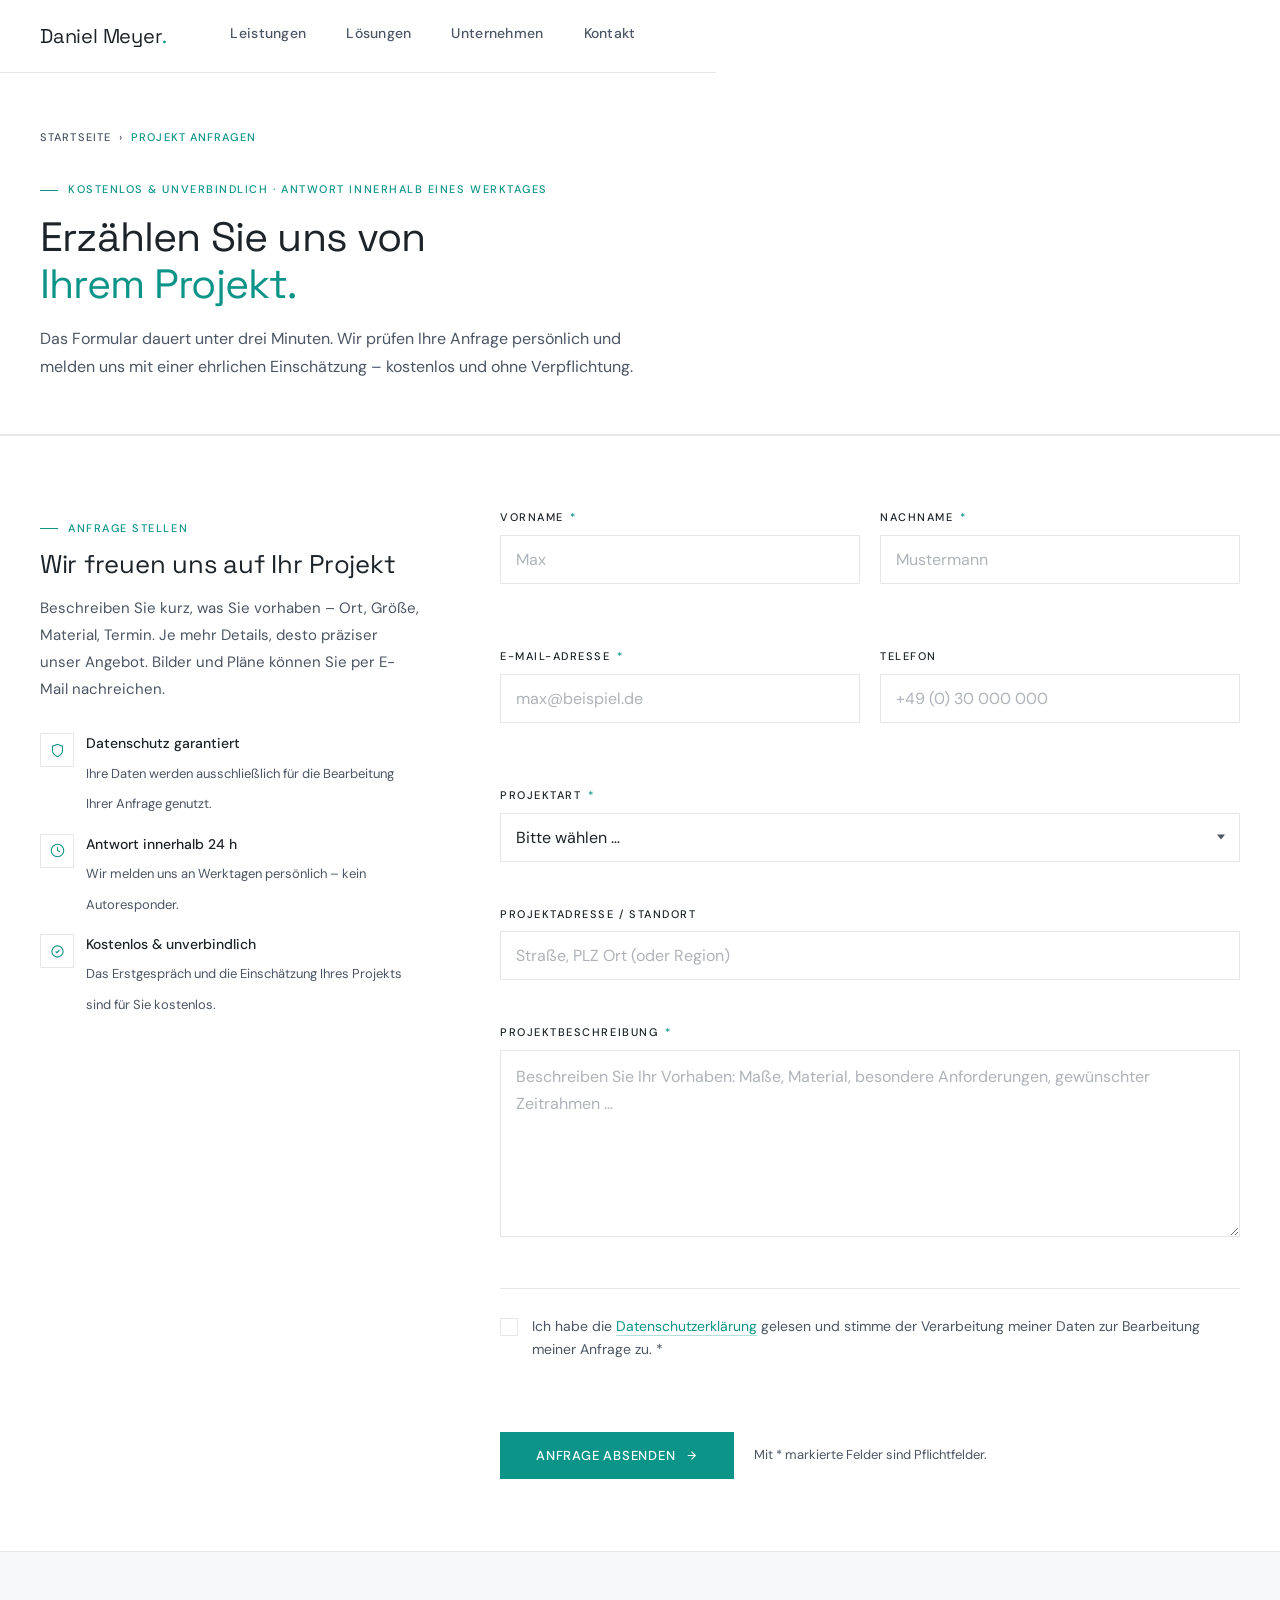
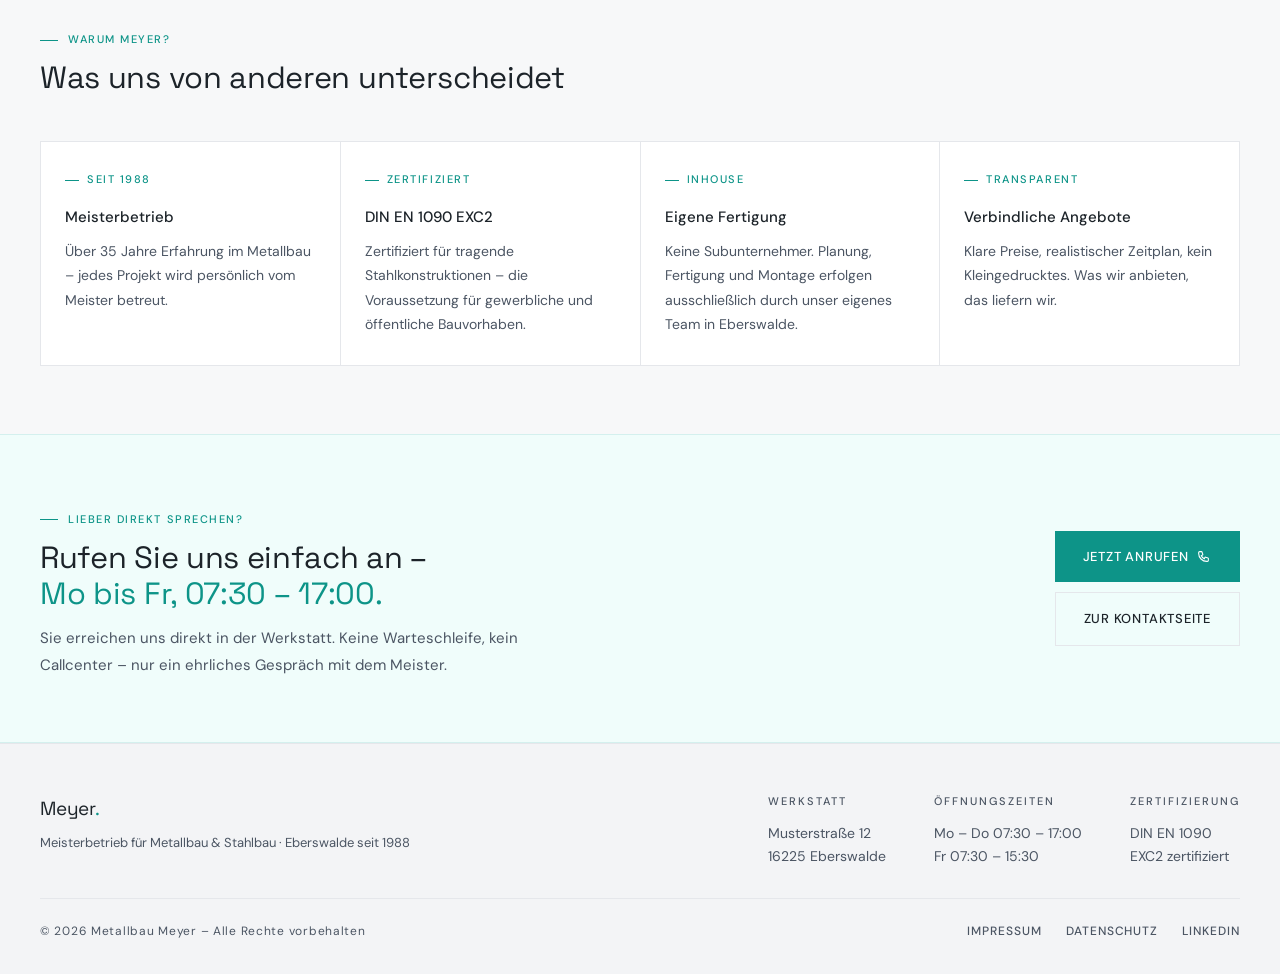
==== commit f0520a4b: "Initial commit" ====
--- a/anfrage.html
+++ b/anfrage.html
@@ -17,32 +17,40 @@
 
     <style>
     :root {
-        --teal: #0D9488; --teal-light: #14B8A6; --teal-dark: #0F766E;
-        --teal-glow: rgba(13,148,136,0.08); --ink: #111827; --ink-soft: #374151;
-        --mist: #F9FAFB; --line: #E5E7EB; --white: #ffffff;
+        --teal:       #0D9488;
+        --teal-light: #14B8A6;
+        --teal-dark:  #0F766E;
+        --teal-bg:    #F0FDFB;
+        --teal-glow:  rgba(13,148,136,0.06);
+        --ink:        #1C2329;
+        --ink-soft:   #4B5563;
+        --mist:       #F7F8F9;
+        --line:       #E5E7EB;
+        --white:      #ffffff;
+        --footer-bg:  #F3F4F6;
         --serif: 'Space Grotesk', system-ui, sans-serif;
-        --sans: 'DM Sans', system-ui, sans-serif;
-        --nav-h: 76px;
+        --sans:  'DM Sans', system-ui, sans-serif;
+        --nav-h: 72px;
     }
     *, *::before, *::after { box-sizing: border-box; margin: 0; padding: 0; }
     html { scroll-behavior: smooth; scroll-padding-top: calc(var(--nav-h) + 24px); }
-    body { font-family: var(--sans); font-size: 18px; background: var(--white); color: var(--ink); -webkit-font-smoothing: antialiased; overflow-x: hidden; line-height: 1.75; }
-
-    .label { display: inline-flex; align-items: center; gap: 10px; font-size: 12px; font-weight: 700; letter-spacing: 0.22em; text-transform: uppercase; color: var(--teal); }
-    .label::before { content: ''; display: block; width: 20px; height: 1.5px; background: var(--teal); flex-shrink: 0; }
-    .btn { display: inline-flex; align-items: center; gap: 8px; font-family: var(--sans); font-size: 13px; font-weight: 700; letter-spacing: 0.14em; text-transform: uppercase; cursor: pointer; transition: all 0.2s ease; text-decoration: none; white-space: nowrap; }
-    .btn-solid { background: var(--teal); color: var(--white); padding: 15px 32px; }
+    body { font-family: var(--sans); font-size: 17px; background: var(--white); color: var(--ink); -webkit-font-smoothing: antialiased; overflow-x: hidden; line-height: 1.8; }
+
+    .label { display: inline-flex; align-items: center; gap: 10px; font-size: 11px; font-weight: 500; letter-spacing: 0.14em; text-transform: uppercase; color: var(--teal); }
+    .label::before { content: ''; display: block; width: 18px; height: 1px; background: var(--teal); flex-shrink: 0; }
+    .btn { display: inline-flex; align-items: center; gap: 8px; font-family: var(--sans); font-size: 13px; font-weight: 500; letter-spacing: 0.06em; text-transform: uppercase; cursor: pointer; transition: all 0.2s ease; text-decoration: none; white-space: nowrap; }
+    .btn-solid { background: var(--teal); color: var(--white); padding: 14px 28px; }
     .btn-solid:hover { background: var(--teal-dark); }
-    .btn-ghost { color: var(--teal); border-bottom: 1.5px solid var(--teal); padding-bottom: 3px; }
-    .btn-ghost:hover { gap: 14px; }
-    .btn-outline-white { color: var(--white); border: 1.5px solid rgba(255,255,255,0.28); padding: 15px 32px; }
-    .btn-outline-white:hover { border-color: rgba(255,255,255,0.7); }
-    .btn-cta-accent { background: var(--teal-light); color: var(--teal-dark); padding: 16px 36px; font-size: 13px; font-weight: 700; letter-spacing: 0.14em; text-transform: uppercase; }
-    .btn-cta-accent:hover { background: #18c0c0; }
-    .reveal { opacity: 0; transform: translateY(22px); transition: opacity 0.7s cubic-bezier(0.16,1,0.3,1), transform 0.7s cubic-bezier(0.16,1,0.3,1); }
+    .btn-ghost { color: var(--teal); border-bottom: 1px solid var(--teal); padding-bottom: 2px; }
+    .btn-ghost:hover { gap: 12px; }
+    .btn-outline-white { color: var(--ink); border: 1px solid var(--line); padding: 14px 28px; }
+    .btn-outline-white:hover { border-color: var(--ink-soft); }
+    .btn-cta-accent { background: var(--teal); color: var(--white); padding: 14px 28px; }
+    .btn-cta-accent:hover { background: var(--teal-dark); }
+    .reveal { opacity: 0; transform: translateY(20px); transition: opacity 0.65s cubic-bezier(0.16,1,0.3,1), transform 0.65s cubic-bezier(0.16,1,0.3,1); }
     .reveal.in { opacity: 1; transform: none; }
     .rv1 { transition-delay: 0.08s; } .rv2 { transition-delay: 0.16s; } .rv3 { transition-delay: 0.24s; }
-    h2.sh { font-family: var(--serif); font-size: clamp(2rem, 3.4vw, 3rem); font-weight: 400; line-height: 1.1; letter-spacing: -0.02em; margin-top: 10px; }
+    h2.sh { font-family: var(--serif); font-size: clamp(1.4rem, 2.4vw, 2rem); font-weight: 400; line-height: 1.2; letter-spacing: -0.01em; margin-top: 10px; }
     .section-head { display: flex; justify-content: space-between; align-items: flex-end; margin-bottom: 44px; flex-wrap: wrap; gap: 16px; }
     svg { display: block; } img { max-width: 100%; height: auto; }
 
@@ -50,157 +58,155 @@
     #nav { position: fixed; top: 0; inset-x: 0; z-index: 60; background: rgba(255,255,255,0.98); backdrop-filter: blur(14px); border-bottom: 1px solid var(--line); transition: box-shadow 0.3s; }
     #nav.scrolled { box-shadow: 0 2px 24px rgba(0,0,0,0.06); }
     .nav-inner { max-width: 1340px; margin: 0 auto; padding: 0 40px; height: var(--nav-h); display: flex; align-items: center; justify-content: space-between; }
-    .nav-logo { font-family: var(--serif); font-size: 22px; color: var(--ink); text-decoration: none; flex-shrink: 0; line-height: 1; letter-spacing: -0.01em; }
+    .nav-logo { font-family: var(--serif); font-size: 20px; color: var(--ink); text-decoration: none; flex-shrink: 0; line-height: 1; letter-spacing: -0.01em; }
     .nav-logo span { color: var(--teal); }
-    #nav-items { display: flex; list-style: none; gap: 44px; margin-left: auto; padding-right: 44px; padding-left: 80px; align-items: center; }
-    .menu-item > a { font-size: 15px; font-weight: 600; letter-spacing: 0.03em; color: var(--ink-soft); text-decoration: none; padding-bottom: 4px; transition: color 0.15s; display: block; border-bottom: 2px solid transparent; }
+    #nav-items { display: flex; list-style: none; gap: 40px; margin-left: auto; padding-right: 40px; padding-left: 64px; align-items: center; }
+    .menu-item > a { font-size: 14px; font-weight: 500; letter-spacing: 0.02em; color: var(--ink-soft); text-decoration: none; padding-bottom: 4px; transition: color 0.15s; display: block; border-bottom: 1.5px solid transparent; }
     .menu-item > a:hover, .menu-item.active > a { color: var(--teal); border-bottom-color: var(--teal); }
-    .menu-item > a::after { display: none; }
-    #dropdown { position: fixed; top: var(--nav-h); left: 0; right: 0; background: var(--white); border-top: 1px solid var(--line); border-bottom: 1px solid var(--line); box-shadow: 0 20px 48px rgba(15,23,42,0.08); display: none; justify-content: center; z-index: 50; }
+    #dropdown { position: fixed; top: var(--nav-h); left: 0; right: 0; background: var(--white); border-top: 1px solid var(--line); border-bottom: 1px solid var(--line); box-shadow: 0 20px 48px rgba(15,23,42,0.06); display: none; justify-content: center; z-index: 50; }
     #dropdown.show { display: flex; }
-    #dropdown-content { max-width: 1340px; width: 100%; padding: 40px; display: flex; gap: 56px; }
+    #dropdown-content { max-width: 1340px; width: 100%; padding: 36px 40px; display: flex; gap: 48px; }
     .drop-col { flex: 1; }
-    .drop-col h4 { font-size: 11px; font-weight: 700; letter-spacing: 0.26em; text-transform: uppercase; color: var(--teal); border-bottom: 1px solid var(--line); padding-bottom: 10px; margin-bottom: 18px; }
-    .drop-col ul { list-style: none; display: flex; flex-direction: column; gap: 12px; }
-    .drop-col ul li a { font-size: 15px; font-weight: 500; color: var(--ink-soft); text-decoration: none; transition: color 0.15s, padding-left 0.15s; display: inline-block; }
+    .drop-col h4 { font-size: 11px; font-weight: 500; letter-spacing: 0.18em; text-transform: uppercase; color: var(--teal); border-bottom: 1px solid var(--line); padding-bottom: 10px; margin-bottom: 16px; }
+    .drop-col ul { list-style: none; display: flex; flex-direction: column; gap: 10px; }
+    .drop-col ul li a { font-size: 14px; font-weight: 400; color: var(--ink-soft); text-decoration: none; transition: color 0.15s, padding-left 0.15s; display: inline-block; }
     .drop-col ul li a:hover { color: var(--teal); padding-left: 4px; }
     .nav-right { display: flex; align-items: center; gap: 16px; }
     #nav-cta { display: none; }
     #ham { display: none; flex-direction: column; gap: 5px; background: none; border: none; cursor: pointer; padding: 8px; color: var(--ink); }
-    .bar { display: block; width: 24px; height: 2px; background: currentColor; border-radius: 1px; transition: all 0.3s ease; transform-origin: center; }
-    #ham.open .bar:nth-child(1) { transform: translateY(7px) rotate(45deg); }
+    .bar { display: block; width: 22px; height: 1.5px; background: currentColor; border-radius: 1px; transition: all 0.3s ease; transform-origin: center; }
+    #ham.open .bar:nth-child(1) { transform: translateY(6.5px) rotate(45deg); }
     #ham.open .bar:nth-child(2) { opacity: 0; transform: scaleX(0); }
-    #ham.open .bar:nth-child(3) { transform: translateY(-7px) rotate(-45deg); }
+    #ham.open .bar:nth-child(3) { transform: translateY(-6.5px) rotate(-45deg); }
     @media (max-width: 1020px) { #nav-items { display: none; } #ham { display: flex; } .nav-inner { padding: 0 24px; } #nav-cta { display: none !important; } }
 
-    /* MOBILE MENU – full-screen */
-    #mobile-menu { position: fixed; inset: 0; z-index: 80; background: var(--ink); opacity: 0; visibility: hidden; transform: translateX(100%); transition: transform 0.22s cubic-bezier(0.4,0,0.2,1), opacity 0.18s ease, visibility 0s linear 0.22s; overflow-y: auto; }
-    #mobile-menu::before { content: ''; position: absolute; top: -10%; right: -10%; width: 400px; height: 400px; background: radial-gradient(circle, rgba(13,148,136,0.12) 0%, transparent 65%); pointer-events: none; }
-    #mobile-menu.open { transform: translateX(0); opacity: 1; visibility: visible; transition: transform 0.22s cubic-bezier(0.4,0,0.2,1), opacity 0.18s ease, visibility 0s linear 0s; }
-    .mob-header { display: flex; align-items: center; justify-content: space-between; padding: 0 24px; height: var(--nav-h); border-bottom: 1px solid rgba(255,255,255,0.07); flex-shrink: 0; }
-    .mob-logo { font-family: var(--serif); font-size: 20px; color: #fff; text-decoration: none; letter-spacing: -0.01em; }
-    .mob-logo span { color: var(--teal-light); }
-    #mob-close { background: none; border: none; cursor: pointer; color: rgba(255,255,255,0.55); padding: 8px; display: flex; align-items: center; justify-content: center; transition: color 0.15s; }
-    #mob-close:hover { color: #fff; }
-    .mob-nav { padding: 32px 24px; flex: 1; }
-    #mobile-nav-items { list-style: none; display: flex; flex-direction: column; gap: 0; }
-    #mobile-nav-items > li { border-bottom: 1px solid rgba(255,255,255,0.07); }
-    #mobile-nav-items > li:first-child { border-top: 1px solid rgba(255,255,255,0.07); }
-    .mob-main-link { display: flex; align-items: center; justify-content: space-between; padding: 22px 0; text-decoration: none; }
-    .mob-main-left { display: flex; align-items: center; gap: 16px; }
-    .mob-num { font-size: 11px; font-weight: 700; letter-spacing: 0.2em; color: var(--teal-light); font-family: var(--serif); }
-    .mob-main-label { font-family: var(--serif); font-size: 26px; font-weight: 400; color: #fff; letter-spacing: -0.01em; line-height: 1; }
-    .mob-arrow { color: rgba(255,255,255,0.2); transition: color 0.15s, transform 0.15s; }
-    .mob-main-link:hover .mob-main-label { color: var(--teal-light); }
-    .mob-main-link:hover .mob-arrow { color: var(--teal-light); transform: translateX(4px); }
-    .mob-sub-list { list-style: none; display: flex; flex-direction: column; gap: 0; padding-bottom: 12px; }
-    .mob-sub-list li a { display: block; padding: 9px 0 9px 36px; font-size: 14px; font-weight: 500; color: rgba(255,255,255,0.42); text-decoration: none; letter-spacing: 0.03em; transition: color 0.15s, padding-left 0.15s; }
-    .mob-sub-list li a:hover { color: rgba(255,255,255,0.8); padding-left: 42px; }
-    .mob-bottom { padding: 28px 24px; border-top: 1px solid rgba(255,255,255,0.07); }
-    .mob-bottom .btn-cta-accent { width: 100%; justify-content: center; font-size: 14px; padding: 17px 28px; }
-    .mob-legal { display: flex; gap: 20px; margin-top: 20px; }
-    .mob-legal a { font-size: 11px; font-weight: 700; letter-spacing: 0.18em; text-transform: uppercase; color: rgba(255,255,255,0.22); text-decoration: none; transition: color 0.15s; }
-    .mob-legal a:hover { color: rgba(255,255,255,0.55); }
+    /* MOBILE MENU */
+    #mobile-menu { position: fixed; inset: 0; z-index: 80; background: var(--white); opacity: 0; visibility: hidden; transform: scale(0.98); transition: opacity 0.28s cubic-bezier(0.16,1,0.3,1), transform 0.28s cubic-bezier(0.16,1,0.3,1), visibility 0s linear 0.28s; display: flex; flex-direction: column; overflow: hidden; }
+    #mobile-menu.open { transform: scale(1); opacity: 1; visibility: visible; transition: opacity 0.28s cubic-bezier(0.16,1,0.3,1), transform 0.28s cubic-bezier(0.16,1,0.3,1), visibility 0s linear 0s; }
+    .mob-header { display: flex; align-items: center; justify-content: space-between; padding: 0 24px; height: var(--nav-h); border-bottom: 1px solid var(--line); flex-shrink: 0; }
+    .mob-logo { font-family: var(--serif); font-size: 20px; color: var(--ink); text-decoration: none; letter-spacing: -0.01em; }
+    .mob-logo span { color: var(--teal); }
+    #mob-close { background: none; border: none; cursor: pointer; color: var(--ink-soft); padding: 8px; display: flex; align-items: center; justify-content: center; transition: color 0.15s; }
+    #mob-close:hover { color: var(--ink); }
+    .mob-nav { padding: 0 24px; flex: 1; min-height: 0; overflow-y: auto; -webkit-overflow-scrolling: touch; }
+    #mobile-nav-items { list-style: none; display: flex; flex-direction: column; }
+    .mob-row { display: flex; align-items: center; border-bottom: 1px solid var(--line); }
+    #mobile-nav-items > li:first-child .mob-row { border-top: 1px solid var(--line); }
+    .mob-main-link { flex: 1; display: flex; align-items: center; gap: 14px; padding: 18px 0; text-decoration: none; }
+    .mob-main-left { display: flex; align-items: center; gap: 14px; }
+    .mob-num { font-size: 11px; font-weight: 500; letter-spacing: 0.18em; color: var(--teal); font-family: var(--serif); min-width: 20px; }
+    .mob-main-label { font-family: var(--serif); font-size: 21px; font-weight: 400; color: var(--ink); letter-spacing: -0.01em; line-height: 1; }
+    .mob-main-link:hover .mob-main-label, .mob-main-link.active .mob-main-label { color: var(--teal); }
+    .mob-toggle { background: none; border: none; cursor: pointer; padding: 18px 0 18px 16px; color: var(--ink-soft); flex-shrink: 0; display: flex; align-items: center; transition: color 0.15s; }
+    .mob-toggle:hover, .mob-toggle.open { color: var(--teal); }
+    .mob-toggle svg { transition: transform 0.25s ease; }
+    .mob-toggle.open svg { transform: rotate(180deg); }
+    .mob-sub-list { list-style: none; padding: 4px 0 14px; display: none; }
+    .mob-sub-list.open { display: block; }
+    .mob-sub-list li a { display: flex; align-items: center; gap: 10px; padding: 8px 0 8px 34px; font-size: 14px; font-weight: 400; color: var(--ink-soft); text-decoration: none; transition: color 0.15s; }
+    .mob-sub-list li a:hover { color: var(--teal); }
+    .mob-bottom { padding: 20px 24px; border-top: 1px solid var(--line); flex-shrink: 0; }
+    .mob-bottom .btn-cta-accent { width: 100%; justify-content: center; font-size: 13px; padding: 14px 28px; }
+    .mob-legal { display: flex; gap: 20px; margin-top: 14px; }
+    .mob-legal a { font-size: 11px; font-weight: 500; letter-spacing: 0.14em; text-transform: uppercase; color: var(--ink-soft); text-decoration: none; transition: color 0.15s; }
+    .mob-legal a:hover { color: var(--ink); }
 
     /* PAGE HERO */
-    .page-hero { padding-top: var(--nav-h); background: var(--ink); position: relative; overflow: hidden; }
-    .page-hero::before { content: ''; position: absolute; top: -30%; right: -5%; width: 600px; height: 600px; background: radial-gradient(circle, rgba(13,148,136,0.15) 0%, transparent 65%); pointer-events: none; }
-    .page-hero-inner { max-width: 1340px; margin: 0 auto; padding: 60px 40px 56px; position: relative; z-index: 1; }
-    .breadcrumb { display: flex; align-items: center; gap: 8px; font-size: 12px; font-weight: 600; letter-spacing: 0.1em; text-transform: uppercase; color: rgba(255,255,255,0.35); margin-bottom: 24px; }
-    .breadcrumb a { color: rgba(255,255,255,0.35); text-decoration: none; transition: color 0.15s; }
-    .breadcrumb a:hover { color: rgba(255,255,255,0.7); }
-    .breadcrumb .bc-active { color: var(--teal-light); }
-    .hero-label-light { display: inline-flex; align-items: center; gap: 10px; font-size: 12px; font-weight: 700; letter-spacing: 0.22em; text-transform: uppercase; color: rgba(255,255,255,0.32); margin-bottom: 14px; }
-    .hero-label-light::before { content: ''; display: block; width: 20px; height: 1.5px; background: rgba(255,255,255,0.32); flex-shrink: 0; }
-    .page-hero-h1 { font-family: var(--serif); font-size: clamp(2.2rem, 4vw, 3.4rem); font-weight: 400; line-height: 1.08; letter-spacing: -0.025em; color: #fff; margin: 14px 0 18px; }
-    .page-hero-h1 em { font-style: italic; color: var(--teal-light); }
-    .page-hero-sub { font-size: 17px; line-height: 1.75; color: rgba(255,255,255,0.5); max-width: 56ch; margin-bottom: 32px; }
+    .page-hero { padding-top: var(--nav-h); background: var(--white); border-bottom: 1px solid var(--line); }
+    .page-hero-inner { max-width: 1340px; margin: 0 auto; padding: 56px 40px 52px; }
+    .breadcrumb { display: flex; align-items: center; gap: 8px; font-size: 11px; font-weight: 500; letter-spacing: 0.1em; text-transform: uppercase; color: var(--ink-soft); margin-bottom: 22px; }
+    .breadcrumb a { color: var(--ink-soft); text-decoration: none; transition: color 0.15s; }
+    .breadcrumb a:hover { color: var(--teal); }
+    .breadcrumb .bc-active { color: var(--teal); }
+    .page-hero-h1 { font-family: var(--serif); font-size: clamp(1.7rem, 3.2vw, 2.6rem); font-weight: 400; line-height: 1.15; letter-spacing: -0.02em; color: var(--ink); margin: 14px 0 16px; }
+    .page-hero-h1 em { font-style: normal; color: var(--teal); }
+    .page-hero-sub { font-size: 16px; line-height: 1.8; color: var(--ink-soft); max-width: 56ch; }
 
     /* FORM SECTION */
     #anfrage-form-section { border-top: 1px solid var(--line); }
-    .form-outer { max-width: 1340px; margin: 0 auto; padding: 76px 40px; display: grid; grid-template-columns: 1fr 380px; gap: 80px; align-items: start; }
+    .form-outer { max-width: 1340px; margin: 0 auto; padding: 72px 40px; display: grid; grid-template-columns: 380px 1fr; gap: 80px; align-items: start; }
     .form-side-info { position: sticky; top: calc(var(--nav-h) + 32px); }
-    .form-side-info h2 { font-family: var(--serif); font-size: clamp(1.6rem, 2.4vw, 2.1rem); font-weight: 400; line-height: 1.12; letter-spacing: -0.02em; margin: 10px 0 18px; }
+    .form-side-info h2 { font-family: var(--serif); font-size: clamp(1.3rem, 2vw, 1.7rem); font-weight: 400; line-height: 1.2; letter-spacing: -0.01em; margin: 10px 0 16px; }
     .form-side-info p { font-size: 15px; line-height: 1.8; color: var(--ink-soft); margin-bottom: 28px; }
-    .form-trust { display: flex; flex-direction: column; gap: 14px; margin-top: 32px; }
+    .form-trust { display: flex; flex-direction: column; gap: 14px; margin-top: 28px; }
     .form-trust-item { display: flex; align-items: flex-start; gap: 12px; }
-    .form-trust-icon { width: 36px; height: 36px; border: 1px solid var(--line); display: flex; align-items: center; justify-content: center; color: var(--teal); flex-shrink: 0; margin-top: 2px; }
-    .form-trust-text strong { display: block; font-size: 14px; font-weight: 700; color: var(--ink); }
-    .form-trust-text span { font-size: 13px; color: var(--ink-soft); }
+    .form-trust-icon { width: 34px; height: 34px; border: 1px solid var(--line); display: flex; align-items: center; justify-content: center; color: var(--teal); flex-shrink: 0; margin-top: 2px; }
+    .form-trust-text strong { display: block; font-size: 14px; font-weight: 500; color: var(--ink); }
+    .form-trust-text span { font-size: 13px; color: var(--ink-soft); line-height: 1.6; }
 
     /* FORM */
     #project-form { display: flex; flex-direction: column; gap: 0; }
     .form-row { display: grid; grid-template-columns: 1fr 1fr; gap: 20px; margin-bottom: 20px; }
     .form-field { display: flex; flex-direction: column; gap: 7px; margin-bottom: 20px; }
     .form-field:last-child { margin-bottom: 0; }
-    .form-label { font-size: 12px; font-weight: 700; letter-spacing: 0.16em; text-transform: uppercase; color: var(--ink); }
+    .form-label { font-size: 11px; font-weight: 500; letter-spacing: 0.14em; text-transform: uppercase; color: var(--ink); }
     .form-label .req { color: var(--teal); margin-left: 2px; }
-    .form-input, .form-select, .form-textarea { font-family: var(--sans); font-size: 16px; color: var(--ink); background: var(--white); border: 1.5px solid var(--line); padding: 14px 16px; outline: none; transition: border-color 0.2s, box-shadow 0.2s; -webkit-appearance: none; appearance: none; width: 100%; }
-    .form-input::placeholder, .form-textarea::placeholder { color: rgba(55,65,81,0.38); }
+    .form-input, .form-select, .form-textarea { font-family: var(--sans); font-size: 16px; color: var(--ink); background: var(--white); border: 1px solid var(--line); padding: 13px 15px; outline: none; transition: border-color 0.2s, box-shadow 0.2s; -webkit-appearance: none; appearance: none; width: 100%; }
+    .form-input::placeholder, .form-textarea::placeholder { color: rgba(75,85,99,0.45); }
     .form-input:focus, .form-select:focus, .form-textarea:focus { border-color: var(--teal); box-shadow: 0 0 0 3px rgba(13,148,136,0.1); }
     .form-input.error, .form-select.error, .form-textarea.error { border-color: #EF4444; box-shadow: 0 0 0 3px rgba(239,68,68,0.08); }
-    .form-error { font-size: 12px; color: #EF4444; font-weight: 600; letter-spacing: 0.04em; min-height: 16px; }
+    .form-error { font-size: 12px; color: #EF4444; font-weight: 500; letter-spacing: 0.02em; min-height: 16px; }
     .form-select-wrap { position: relative; }
-    .form-select-wrap::after { content: ''; position: absolute; right: 16px; top: 50%; transform: translateY(-50%); width: 0; height: 0; border-left: 5px solid transparent; border-right: 5px solid transparent; border-top: 5px solid var(--ink-soft); pointer-events: none; }
-    .form-select { padding-right: 40px; cursor: pointer; }
+    .form-select-wrap::after { content: ''; position: absolute; right: 15px; top: 50%; transform: translateY(-50%); width: 0; height: 0; border-left: 4px solid transparent; border-right: 4px solid transparent; border-top: 5px solid var(--ink-soft); pointer-events: none; }
+    .form-select { padding-right: 38px; cursor: pointer; }
     .form-textarea { resize: vertical; min-height: 130px; line-height: 1.65; }
-    .form-divider { border: none; border-top: 1px solid var(--line); margin: 8px 0 28px; }
+    .form-divider { border: none; border-top: 1px solid var(--line); margin: 8px 0 26px; }
     .form-check { display: flex; align-items: flex-start; gap: 14px; cursor: pointer; }
-    .form-check input[type="checkbox"] { width: 20px; height: 20px; min-width: 20px; border: 1.5px solid var(--line); background: var(--white); appearance: none; -webkit-appearance: none; cursor: pointer; transition: border-color 0.2s, background 0.2s; margin-top: 2px; position: relative; flex-shrink: 0; }
+    .form-check input[type="checkbox"] { width: 18px; height: 18px; min-width: 18px; border: 1px solid var(--line); background: var(--white); appearance: none; -webkit-appearance: none; cursor: pointer; transition: border-color 0.2s, background 0.2s; margin-top: 3px; position: relative; flex-shrink: 0; }
     .form-check input[type="checkbox"]:checked { background: var(--teal); border-color: var(--teal); }
-    .form-check input[type="checkbox"]:checked::after { content: ''; position: absolute; left: 5px; top: 2px; width: 7px; height: 11px; border: 2px solid #fff; border-top: none; border-left: none; transform: rotate(40deg); }
+    .form-check input[type="checkbox"]:checked::after { content: ''; position: absolute; left: 4px; top: 1px; width: 7px; height: 11px; border: 2px solid #fff; border-top: none; border-left: none; transform: rotate(40deg); }
     .form-check input[type="checkbox"].error { border-color: #EF4444; }
     .form-check-text { font-size: 14px; color: var(--ink-soft); line-height: 1.65; }
     .form-check-text a { color: var(--teal); text-decoration: none; border-bottom: 1px solid rgba(13,148,136,0.3); transition: border-color 0.15s; }
     .form-check-text a:hover { border-color: var(--teal); }
-    .form-submit-row { display: flex; align-items: center; gap: 20px; margin-top: 32px; flex-wrap: wrap; }
-    .btn-submit { background: var(--teal); color: var(--white); padding: 17px 40px; font-family: var(--sans); font-size: 13px; font-weight: 700; letter-spacing: 0.14em; text-transform: uppercase; border: none; cursor: pointer; display: inline-flex; align-items: center; gap: 10px; transition: background 0.2s; }
+    .form-submit-row { display: flex; align-items: center; gap: 20px; margin-top: 28px; flex-wrap: wrap; }
+    .btn-submit { background: var(--teal); color: var(--white); padding: 15px 36px; font-family: var(--sans); font-size: 13px; font-weight: 500; letter-spacing: 0.06em; text-transform: uppercase; border: none; cursor: pointer; display: inline-flex; align-items: center; gap: 10px; transition: background 0.2s; }
     .btn-submit:hover { background: var(--teal-dark); }
     .btn-submit:disabled { opacity: 0.55; cursor: not-allowed; }
     .form-hint { font-size: 13px; color: var(--ink-soft); line-height: 1.5; }
 
     /* SUCCESS STATE */
-    #form-success { display: none; padding: 56px 48px; background: var(--mist); border: 1px solid var(--line); text-align: center; }
+    #form-success { display: none; padding: 52px 44px; background: var(--mist); border: 1px solid var(--line); text-align: center; }
     #form-success.show { display: block; }
-    .success-icon { width: 56px; height: 56px; background: var(--teal); display: inline-flex; align-items: center; justify-content: center; color: #fff; margin: 0 auto 24px; }
-    .success-h { font-family: var(--serif); font-size: clamp(1.6rem, 2.4vw, 2.1rem); font-weight: 400; color: var(--ink); margin-bottom: 12px; letter-spacing: -0.02em; }
-    .success-p { font-size: 16px; color: var(--ink-soft); max-width: 44ch; margin: 0 auto 28px; line-height: 1.7; }
-
-    /* FEATURES STRIP */
+    .success-icon { width: 52px; height: 52px; background: var(--teal); display: inline-flex; align-items: center; justify-content: center; color: #fff; margin: 0 auto 22px; }
+    .success-h { font-family: var(--serif); font-size: clamp(1.3rem, 2vw, 1.7rem); font-weight: 400; color: var(--ink); margin-bottom: 12px; letter-spacing: -0.01em; }
+    .success-p { font-size: 15px; color: var(--ink-soft); max-width: 44ch; margin: 0 auto 26px; line-height: 1.75; }
+
+    /* WHY SECTION */
     #warum { border-top: 1px solid var(--line); background: var(--mist); }
     .warum-inner { max-width: 1340px; margin: 0 auto; padding: 68px 40px; }
     .warum-grid { display: grid; grid-template-columns: repeat(4, 1fr); gap: 1px; background: var(--line); border: 1px solid var(--line); margin-top: 44px; }
     .warum-item { background: var(--white); padding: 28px 24px; }
-    .warum-num { font-family: var(--serif); font-size: 40px; font-weight: 400; color: var(--teal); opacity: 0.2; line-height: 1; margin-bottom: 14px; letter-spacing: -0.03em; }
-    .warum-item h3 { font-size: 15px; font-weight: 700; color: var(--ink); margin-bottom: 8px; }
-    .warum-item p { font-size: 14px; line-height: 1.7; color: var(--ink-soft); }
+    .warum-tag { font-size: 11px; font-weight: 500; letter-spacing: 0.14em; text-transform: uppercase; color: var(--teal); margin-bottom: 14px; display: flex; align-items: center; gap: 8px; }
+    .warum-tag::before { content: ''; display: block; width: 14px; height: 1px; background: var(--teal); }
+    .warum-item h3 { font-size: 15px; font-weight: 500; color: var(--ink); margin-bottom: 8px; }
+    .warum-item p { font-size: 14px; line-height: 1.75; color: var(--ink-soft); }
 
     /* CTA */
-    #cta { background: var(--ink); border-top: 1px solid rgba(255,255,255,0.07); position: relative; overflow: hidden; }
-    #cta::before { content: ''; position: absolute; top: -40%; right: -10%; width: 500px; height: 500px; background: radial-gradient(circle, rgba(20,184,166,0.13) 0%, transparent 70%); pointer-events: none; }
-    .cta-inner { max-width: 1340px; margin: 0 auto; padding: 68px 40px; position: relative; z-index: 1; display: grid; grid-template-columns: 1fr auto; gap: 60px; align-items: center; }
-    .cta-lbl { color: rgba(255,255,255,0.35); }
-    .cta-lbl::before { background: rgba(255,255,255,0.35); }
-    .cta-h { font-family: var(--serif); font-size: clamp(1.8rem, 3vw, 2.5rem); font-weight: 400; color: #fff; line-height: 1.12; letter-spacing: -0.02em; margin: 12px 0 14px; }
-    .cta-h em { font-style: italic; color: var(--teal-light); }
-    .cta-sub { font-size: 16px; color: rgba(255,255,255,0.5); line-height: 1.7; max-width: 48ch; }
-    .cta-btns { display: flex; flex-direction: column; gap: 12px; flex-shrink: 0; }
+    #cta { background: var(--teal-bg); border-top: 1px solid rgba(13,148,136,0.12); border-bottom: 1px solid rgba(13,148,136,0.12); }
+    .cta-inner { max-width: 1340px; margin: 0 auto; padding: 64px 40px; display: grid; grid-template-columns: 1fr auto; gap: 60px; align-items: center; }
+    .cta-lbl { color: var(--teal); }
+    .cta-lbl::before { background: var(--teal); }
+    .cta-h { font-family: var(--serif); font-size: clamp(1.4rem, 2.4vw, 2rem); font-weight: 400; color: var(--ink); line-height: 1.2; letter-spacing: -0.01em; margin: 10px 0 12px; }
+    .cta-h em { font-style: normal; color: var(--teal); }
+    .cta-sub { font-size: 15px; color: var(--ink-soft); line-height: 1.75; max-width: 52ch; }
+    .cta-btns { display: flex; flex-direction: column; gap: 10px; flex-shrink: 0; }
 
     /* FOOTER */
-    #footer { background: var(--ink); border-top: 1px solid rgba(255,255,255,0.07); }
+    #footer { background: var(--footer-bg); border-top: 1px solid var(--line); }
     .footer-inner { max-width: 1340px; margin: 0 auto; padding: 48px 40px 32px; }
-    .footer-top { display: flex; justify-content: space-between; align-items: flex-start; gap: 36px; padding-bottom: 32px; border-bottom: 1px solid rgba(255,255,255,0.07); margin-bottom: 24px; flex-wrap: wrap; }
-    .footer-logo { font-family: var(--serif); font-size: 20px; color: #fff; text-decoration: none; display: block; }
-    .footer-logo span { color: var(--teal-light); }
-    .footer-tagline { font-size: 13px; color: rgba(255,255,255,0.3); margin-top: 5px; }
+    .footer-top { display: flex; justify-content: space-between; align-items: flex-start; gap: 36px; padding-bottom: 30px; border-bottom: 1px solid var(--line); margin-bottom: 22px; flex-wrap: wrap; }
+    .footer-logo { font-family: var(--serif); font-size: 19px; color: var(--ink); text-decoration: none; display: block; letter-spacing: -0.01em; }
+    .footer-logo span { color: var(--teal); }
+    .footer-tagline { font-size: 13px; color: var(--ink-soft); margin-top: 5px; }
     .footer-cols { display: flex; gap: 48px; flex-wrap: wrap; }
-    .footer-col h5 { font-size: 11px; font-weight: 700; letter-spacing: 0.24em; text-transform: uppercase; color: rgba(255,255,255,0.28); margin-bottom: 12px; }
-    .footer-col p { font-size: 15px; color: rgba(255,255,255,0.45); line-height: 1.65; }
+    .footer-col h5 { font-size: 11px; font-weight: 500; letter-spacing: 0.18em; text-transform: uppercase; color: var(--ink-soft); margin-bottom: 10px; }
+    .footer-col p { font-size: 14px; color: var(--ink-soft); line-height: 1.65; }
     .footer-bottom { display: flex; justify-content: space-between; align-items: center; gap: 16px; flex-wrap: wrap; }
-    .footer-copy { font-size: 12px; color: rgba(255,255,255,0.18); letter-spacing: 0.1em; text-transform: uppercase; }
+    .footer-copy { font-size: 12px; color: var(--ink-soft); letter-spacing: 0.06em; }
     .footer-links { display: flex; gap: 24px; }
-    .footer-links a { font-size: 12px; font-weight: 600; letter-spacing: 0.12em; text-transform: uppercase; color: rgba(255,255,255,0.28); text-decoration: none; transition: color 0.2s; }
-    .footer-links a:hover { color: var(--teal-light); }
+    .footer-links a { font-size: 12px; font-weight: 500; letter-spacing: 0.08em; text-transform: uppercase; color: var(--ink-soft); text-decoration: none; transition: color 0.2s; }
+    .footer-links a:hover { color: var(--teal); }
 
     /* RESPONSIVE */
     @media (max-width: 1020px) {
@@ -208,10 +214,10 @@
         .form-outer { grid-template-columns: 1fr; gap: 48px; padding: 52px 24px; }
         .form-side-info { position: static; }
         .warum-inner { padding: 52px 24px; }
-        .cta-inner { grid-template-columns: 1fr; gap: 32px; padding: 52px 24px; }
+        .cta-inner { grid-template-columns: 1fr; gap: 28px; padding: 52px 24px; }
         .footer-inner { padding: 40px 24px 28px; }
     }
-    @media (max-width: 720px) {
+    @media (max-width: 800px) {
         .warum-grid { grid-template-columns: 1fr 1fr; }
     }
     @media (max-width: 640px) {
@@ -219,12 +225,11 @@
         .cta-btns { flex-direction: row; flex-wrap: wrap; }
     }
     @media (max-width: 480px) {
-        h2.sh { font-size: clamp(1.6rem, 6vw, 2.2rem); }
         .page-hero-inner { padding: 40px 20px 36px; }
         .form-outer, .warum-inner, .cta-inner { padding: 44px 20px; }
         .footer-inner { padding: 32px 20px 24px; }
         .warum-grid { grid-template-columns: 1fr; }
-        #form-success { padding: 40px 24px; }
+        #form-success { padding: 36px 20px; }
     }
     </style>
 </head>
@@ -253,7 +258,7 @@
     <div class="mob-header">
         <a href="index.html" class="mob-logo">Daniel Meyer<span>.</span></a>
         <button id="mob-close" aria-label="Menü schließen">
-            <svg width="22" height="22" fill="none" stroke="currentColor" stroke-width="2" viewBox="0 0 24 24" aria-hidden="true"><path d="M18 6L6 18M6 6l12 12"/></svg>
+            <svg width="24" height="24" fill="none" stroke="currentColor" stroke-width="1.5" viewBox="0 0 24 24" aria-hidden="true"><path d="M18 6L6 18M6 6l12 12"/></svg>
         </button>
     </div>
     <div class="mob-nav">
@@ -262,7 +267,7 @@
     <div class="mob-bottom">
         <a href="anfrage.html" class="btn btn-cta-accent">
             Projekt anfragen
-            <svg width="13" height="13" fill="none" stroke="currentColor" stroke-width="2.5" viewBox="0 0 24 24" aria-hidden="true"><path d="M5 12h14M12 5l7 7-7 7"/></svg>
+            <svg width="13" height="13" fill="none" stroke="currentColor" stroke-width="2" viewBox="0 0 24 24" aria-hidden="true"><path d="M5 12h14M12 5l7 7-7 7"/></svg>
         </a>
         <div class="mob-legal">
             <a href="impressum.html">Impressum</a>
@@ -280,7 +285,7 @@
                 <span>›</span>
                 <span class="bc-active">Projekt anfragen</span>
             </nav>
-            <div class="hero-label-light">Kostenlos &amp; Unverbindlich · Antwort innerhalb eines Werktages</div>
+            <div class="label">Kostenlos &amp; unverbindlich · Antwort innerhalb eines Werktages</div>
             <h1 class="page-hero-h1" id="page-h1">Erzählen Sie uns von<br><em>Ihrem Projekt.</em></h1>
             <p class="page-hero-sub">
                 Das Formular dauert unter drei Minuten. Wir prüfen Ihre Anfrage persönlich und melden uns mit einer ehrlichen Einschätzung – kostenlos und ohne Verpflichtung.
@@ -302,7 +307,7 @@
             <div class="form-trust">
                 <div class="form-trust-item">
                     <div class="form-trust-icon" aria-hidden="true">
-                        <svg width="16" height="16" fill="none" stroke="currentColor" stroke-width="2" viewBox="0 0 24 24"><path d="M12 22s8-4 8-10V5l-8-3-8 3v7c0 6 8 10 8 10z"/></svg>
+                        <svg width="15" height="15" fill="none" stroke="currentColor" stroke-width="1.75" viewBox="0 0 24 24"><path d="M12 22s8-4 8-10V5l-8-3-8 3v7c0 6 8 10 8 10z"/></svg>
                     </div>
                     <div class="form-trust-text">
                         <strong>Datenschutz garantiert</strong>
@@ -311,7 +316,7 @@
                 </div>
                 <div class="form-trust-item">
                     <div class="form-trust-icon" aria-hidden="true">
-                        <svg width="16" height="16" fill="none" stroke="currentColor" stroke-width="2" viewBox="0 0 24 24"><circle cx="12" cy="12" r="10"/><path d="M12 6v6l4 2"/></svg>
+                        <svg width="15" height="15" fill="none" stroke="currentColor" stroke-width="1.75" viewBox="0 0 24 24"><circle cx="12" cy="12" r="10"/><path d="M12 6v6l4 2"/></svg>
                     </div>
                     <div class="form-trust-text">
                         <strong>Antwort innerhalb 24 h</strong>
@@ -320,7 +325,7 @@
                 </div>
                 <div class="form-trust-item">
                     <div class="form-trust-icon" aria-hidden="true">
-                        <svg width="16" height="16" fill="none" stroke="currentColor" stroke-width="2" viewBox="0 0 24 24"><path d="M9 12l2 2 4-4m6 2a9 9 0 11-18 0 9 9 0 0118 0z"/></svg>
+                        <svg width="15" height="15" fill="none" stroke="currentColor" stroke-width="1.75" viewBox="0 0 24 24"><path d="M9 12l2 2 4-4m6 2a9 9 0 11-18 0 9 9 0 0118 0z"/></svg>
                     </div>
                     <div class="form-trust-text">
                         <strong>Kostenlos &amp; unverbindlich</strong>
@@ -329,7 +334,7 @@
                 </div>
                 <div class="form-trust-item">
                     <div class="form-trust-icon" aria-hidden="true">
-                        <svg width="16" height="16" fill="none" stroke="currentColor" stroke-width="2" viewBox="0 0 24 24"><path d="M3 5a2 2 0 012-2h3.28a1 1 0 01.948.684l1.498 4.493a1 1 0 01-.502 1.21l-2.257 1.13a11.042 11.042 0 005.516 5.516l1.13-2.257a1 1 0 011.21-.502l4.493 1.498a1 1 0 01.684.949V19a2 2 0 01-2 2h-1C9.716 21 3 14.284 3 6V5z"/></svg>
+                        <svg width="15" height="15" fill="none" stroke="currentColor" stroke-width="1.75" viewBox="0 0 24 24"><path d="M3 5a2 2 0 012-2h3.28a1 1 0 01.948.684l1.498 4.493a1 1 0 01-.502 1.21l-2.257 1.13a11.042 11.042 0 005.516 5.516l1.13-2.257a1 1 0 011.21-.502l4.493 1.498a1 1 0 01.684.949V19a2 2 0 01-2 2h-1C9.716 21 3 14.284 3 6V5z"/></svg>
                     </div>
                     <div class="form-trust-text">
                         <strong>Alternativ: direkt anrufen</strong>
@@ -423,7 +428,7 @@
                 <div class="form-submit-row">
                     <button type="submit" class="btn-submit" id="submit-btn">
                         Anfrage absenden
-                        <svg width="14" height="14" fill="none" stroke="currentColor" stroke-width="2.5" viewBox="0 0 24 24" aria-hidden="true"><path d="M5 12h14M12 5l7 7-7 7"/></svg>
+                        <svg width="13" height="13" fill="none" stroke="currentColor" stroke-width="2" viewBox="0 0 24 24" aria-hidden="true"><path d="M5 12h14M12 5l7 7-7 7"/></svg>
                     </button>
                     <p class="form-hint">Mit <span aria-hidden="true">*</span> markierte Felder sind Pflichtfelder.</p>
                 </div>
@@ -433,7 +438,7 @@
             <!-- SUCCESS STATE -->
             <div id="form-success" role="alert" aria-live="polite">
                 <div class="success-icon" aria-hidden="true">
-                    <svg width="26" height="26" fill="none" stroke="currentColor" stroke-width="2.5" viewBox="0 0 24 24"><path d="M5 13l4 4L19 7"/></svg>
+                    <svg width="24" height="24" fill="none" stroke="currentColor" stroke-width="2.5" viewBox="0 0 24 24"><path d="M5 13l4 4L19 7"/></svg>
                 </div>
                 <h2 class="success-h">Ihre Anfrage ist eingegangen.</h2>
                 <p class="success-p">Vielen Dank! Wir prüfen Ihr Projekt und melden uns innerhalb eines Werktages persönlich bei Ihnen.</p>
@@ -455,22 +460,22 @@
         </div>
         <div class="warum-grid">
             <div class="warum-item reveal">
-                <div class="warum-num">01</div>
-                <h3>Meisterbetrieb seit 1988</h3>
+                <div class="warum-tag">Seit 1988</div>
+                <h3>Meisterbetrieb</h3>
                 <p>Über 35 Jahre Erfahrung im Metallbau – jedes Projekt wird persönlich vom Meister betreut.</p>
             </div>
             <div class="warum-item reveal rv1">
-                <div class="warum-num">02</div>
+                <div class="warum-tag">Zertifiziert</div>
                 <h3>DIN EN 1090 EXC2</h3>
                 <p>Zertifiziert für tragende Stahlkonstruktionen – die Voraussetzung für gewerbliche und öffentliche Bauvorhaben.</p>
             </div>
             <div class="warum-item reveal rv2">
-                <div class="warum-num">03</div>
+                <div class="warum-tag">Inhouse</div>
                 <h3>Eigene Fertigung</h3>
                 <p>Keine Subunternehmer. Planung, Fertigung und Montage erfolgen ausschließlich durch unser eigenes Team in Eberswalde.</p>
             </div>
             <div class="warum-item reveal rv3">
-                <div class="warum-num">04</div>
+                <div class="warum-tag">Transparent</div>
                 <h3>Verbindliche Angebote</h3>
                 <p>Klare Preise, realistischer Zeitplan, kein Kleingedrucktes. Was wir anbieten, das liefern wir.</p>
             </div>
@@ -489,7 +494,7 @@
         <div class="cta-btns reveal rv1">
             <a href="tel:+49333400000" class="btn btn-cta-accent">
                 Jetzt anrufen
-                <svg width="13" height="13" fill="none" stroke="currentColor" stroke-width="2.5" viewBox="0 0 24 24" aria-hidden="true"><path d="M3 5a2 2 0 012-2h3.28a1 1 0 01.948.684l1.498 4.493a1 1 0 01-.502 1.21l-2.257 1.13a11.042 11.042 0 005.516 5.516l1.13-2.257a1 1 0 011.21-.502l4.493 1.498a1 1 0 01.684.949V19a2 2 0 01-2 2h-1C9.716 21 3 14.284 3 6V5z"/></svg>
+                <svg width="13" height="13" fill="none" stroke="currentColor" stroke-width="2" viewBox="0 0 24 24" aria-hidden="true"><path d="M3 5a2 2 0 012-2h3.28a1 1 0 01.948.684l1.498 4.493a1 1 0 01-.502 1.21l-2.257 1.13a11.042 11.042 0 005.516 5.516l1.13-2.257a1 1 0 011.21-.502l4.493 1.498a1 1 0 01.684.949V19a2 2 0 01-2 2h-1C9.716 21 3 14.284 3 6V5z"/></svg>
             </a>
             <a href="kontakt.html" class="btn btn-outline-white">Zur Kontaktseite</a>
         </div>
@@ -523,9 +528,9 @@
 <script>
 const MENU_CONTENT = {
     Leistungen: {
-        firstUl:  { title: 'Privat',    items: [['Geländer & Brüstungen','leistungen.html#gelaender-anker'], ['Stahltreppen','leistungen.html#treppen-anker'], ['Tor- & Zaunanlagen','leistungen.html#tore-anker'], ['Anbaubalkone','leistungen.html#privatbau'], ['Aluminiumfenster','leistungen.html#privatbau']] },
+        firstUl:  { title: 'Privat',    items: [['Geländer & Brüstungen','leistungen.html#privatbau'], ['Stahltreppen','leistungen.html#privatbau'], ['Tor- & Zaunanlagen','leistungen.html#privatbau'], ['Anbaubalkone','leistungen.html#privatbau'], ['Aluminiumfenster','leistungen.html#privatbau']] },
         secondUl: { title: 'Gewerbe',   items: [['Stahlkonstruktionen','leistungen.html#gewerbebau'], ['Wartungsbühnen','leistungen.html#gewerbebau'], ['Rammschutz','leistungen.html#gewerbebau'], ['Hallentore','leistungen.html#gewerbebau']] },
-        thirdUl:  { title: 'Fertigung', items: [['Laserschneiden','leistungen.html#fertigung-verfahren'], ['CNC-Biegen','leistungen.html#fertigung-verfahren'], ['Schweißarbeiten','leistungen.html#fertigung-verfahren']] }
+        thirdUl:  { title: 'Fertigung', items: [['Laserschneiden','leistungen.html#fertigung'], ['CNC-Biegen','leistungen.html#fertigung'], ['Schweißarbeiten','leistungen.html#fertigung']] }
     },
     Lösungen: {
         firstUl:  { title: 'Segmente',    items: [['Privatbau','loesungen.html#privat'], ['Gewerbebau','loesungen.html#gewerbe'], ['Industrie & Sonderbau','loesungen.html#industrie']] },
@@ -568,38 +573,40 @@
 menuItems.forEach(item => item.addEventListener('mouseenter', () => openDropdown(item.dataset.key)));
 document.getElementById('nav').addEventListener('mouseleave', closeDropdown);
 
-/* MOBILE MENU */
 const MOB_NAV = [
-    { label: 'Leistungen',  href: 'leistungen.html',  num: '01', sub: [['Geländer & Brüstungen','leistungen.html#gelaender-anker'],['Stahltreppen','leistungen.html#treppen-anker'],['Tor- & Zaunanlagen','leistungen.html#tore-anker'],['Gewerbebau','leistungen.html#gewerbebau']] },
+    { label: 'Leistungen',  href: 'leistungen.html',  num: '01', sub: [['Geländer & Brüstungen','leistungen.html#privatbau'],['Stahltreppen','leistungen.html#privatbau'],['Tor- & Zaunanlagen','leistungen.html#privatbau'],['Gewerbebau','leistungen.html#gewerbebau']] },
     { label: 'Lösungen',    href: 'loesungen.html',   num: '02', sub: [['Privatbau','loesungen.html#privat'],['Gewerbebau','loesungen.html#gewerbe'],['Industrie','loesungen.html#industrie']] },
     { label: 'Unternehmen', href: 'unternehmen.html', num: '03', sub: [['Geschichte','unternehmen.html#geschichte'],['Das Team','unternehmen.html#team'],['Zertifikate','unternehmen.html#zertifikate']] },
     { label: 'Kontakt',     href: 'kontakt.html',     num: '04', sub: [['Adresse & Anfahrt','kontakt.html#anfahrt'],['Öffnungszeiten','kontakt.html#oeffnungszeiten']] },
 ];
-
 const mobileNav = document.getElementById('mobile-nav-items');
+const currentPage = window.location.pathname.split('/').pop() || 'index.html';
 MOB_NAV.forEach(item => {
     const li = document.createElement('li');
-    const subHtml = item.sub.length ? `<ul class="mob-sub-list">${item.sub.map(s => `<li><a href="${s[1]}">${s[0]}</a></li>`).join('')}</ul>` : '';
-    li.innerHTML = `<a href="${item.href}" class="mob-main-link"><span class="mob-main-left"><span class="mob-num">${item.num}</span><span class="mob-main-label">${item.label}</span></span><svg class="mob-arrow" width="18" height="18" fill="none" stroke="currentColor" stroke-width="2" viewBox="0 0 24 24" aria-hidden="true"><path d="M5 12h14M12 5l7 7-7 7"/></svg></a>${subHtml}`;
+    const isActive = item.href === currentPage;
+    let html = `<div class="mob-row"><a href="${item.href}" class="mob-main-link${isActive ? ' active' : ''}"><span class="mob-main-left"><span class="mob-num">${item.num}</span><span class="mob-main-label">${item.label}</span></span></a>`;
+    if (item.sub.length) { html += `<button class="mob-toggle" aria-label="Untermenü ${item.label}" aria-expanded="false"><svg width="15" height="15" fill="none" stroke="currentColor" stroke-width="2" viewBox="0 0 24 24" aria-hidden="true"><path d="M19 9l-7 7-7-7"/></svg></button>`; }
+    html += `</div>`;
+    if (item.sub.length) { html += `<ul class="mob-sub-list">${item.sub.map(s => `<li><a href="${s[1]}">${s[0]}</a></li>`).join('')}</ul>`; }
+    li.innerHTML = html;
+    if (item.sub.length) {
+        const toggle = li.querySelector('.mob-toggle');
+        const subList = li.querySelector('.mob-sub-list');
+        toggle.addEventListener('click', () => {
+            const isExpanded = toggle.getAttribute('aria-expanded') === 'true';
+            toggle.setAttribute('aria-expanded', String(!isExpanded));
+            toggle.classList.toggle('open', !isExpanded);
+            subList.classList.toggle('open', !isExpanded);
+        });
+    }
     mobileNav.appendChild(li);
 });
 
 const ham = document.getElementById('ham');
 const mobClose = document.getElementById('mob-close');
 const mobileMenu = document.getElementById('mobile-menu');
-
-function openMobileMenu() {
-    mobileMenu.classList.add('open');
-    ham.classList.add('open');
-    ham.setAttribute('aria-expanded', 'true');
-    document.body.style.overflow = 'hidden';
-}
-function closeMobileMenu() {
-    mobileMenu.classList.remove('open');
-    ham.classList.remove('open');
-    ham.setAttribute('aria-expanded', 'false');
-    document.body.style.overflow = '';
-}
+function openMobileMenu()  { mobileMenu.classList.add('open');    ham.classList.add('open');    ham.setAttribute('aria-expanded', 'true');  document.body.style.overflow = 'hidden'; }
+function closeMobileMenu() { mobileMenu.classList.remove('open'); ham.classList.remove('open'); ham.setAttribute('aria-expanded', 'false'); document.body.style.overflow = ''; }
 ham.addEventListener('click', openMobileMenu);
 mobClose.addEventListener('click', closeMobileMenu);
 mobileMenu.querySelectorAll('a').forEach(a => a.addEventListener('click', closeMobileMenu));
@@ -610,7 +617,6 @@
 window.addEventListener('scroll', () => { nav.classList.toggle('scrolled', window.scrollY > 20); updateNavCta(); }, { passive: true });
 window.addEventListener('resize', updateNavCta, { passive: true });
 
-/* REVEAL */
 (function() {
     const io = new IntersectionObserver(entries => {
         entries.forEach(e => { if (e.isIntersecting) { e.target.classList.add('in'); io.unobserve(e.target); } });
@@ -618,19 +624,18 @@
     document.querySelectorAll('.reveal').forEach(el => io.observe(el));
 })();
 
-/* FORM VALIDATION */
 const form = document.getElementById('project-form');
 const successBox = document.getElementById('form-success');
 
 const validators = {
-    vorname:     v => v.trim().length >= 2 ? '' : 'Bitte geben Sie Ihren Vornamen ein.',
-    nachname:    v => v.trim().length >= 2 ? '' : 'Bitte geben Sie Ihren Nachnamen ein.',
-    email:       v => /^[^\s@]+@[^\s@]+\.[^\s@]+$/.test(v.trim()) ? '' : 'Bitte geben Sie eine gültige E-Mail-Adresse ein.',
-    telefon:     v => '',
-    projektart:  v => v ? '' : 'Bitte wählen Sie eine Projektart aus.',
-    adresse:     v => '',
-    beschreibung:v => v.trim().length >= 20 ? '' : 'Bitte beschreiben Sie Ihr Projekt (mindestens 20 Zeichen).',
-    dsgvo:       (v, el) => el.checked ? '' : 'Bitte stimmen Sie der Datenschutzerklärung zu.',
+    vorname:      v => v.trim().length >= 2 ? '' : 'Bitte geben Sie Ihren Vornamen ein.',
+    nachname:     v => v.trim().length >= 2 ? '' : 'Bitte geben Sie Ihren Nachnamen ein.',
+    email:        v => /^[^\s@]+@[^\s@]+\.[^\s@]+$/.test(v.trim()) ? '' : 'Bitte geben Sie eine gültige E-Mail-Adresse ein.',
+    telefon:      v => '',
+    projektart:   v => v ? '' : 'Bitte wählen Sie eine Projektart aus.',
+    adresse:      v => '',
+    beschreibung: v => v.trim().length >= 20 ? '' : 'Bitte beschreiben Sie Ihr Projekt (mindestens 20 Zeichen).',
+    dsgvo:        (v, el) => el.checked ? '' : 'Bitte stimmen Sie der Datenschutzerklärung zu.',
 };
 
 function validateField(id) {
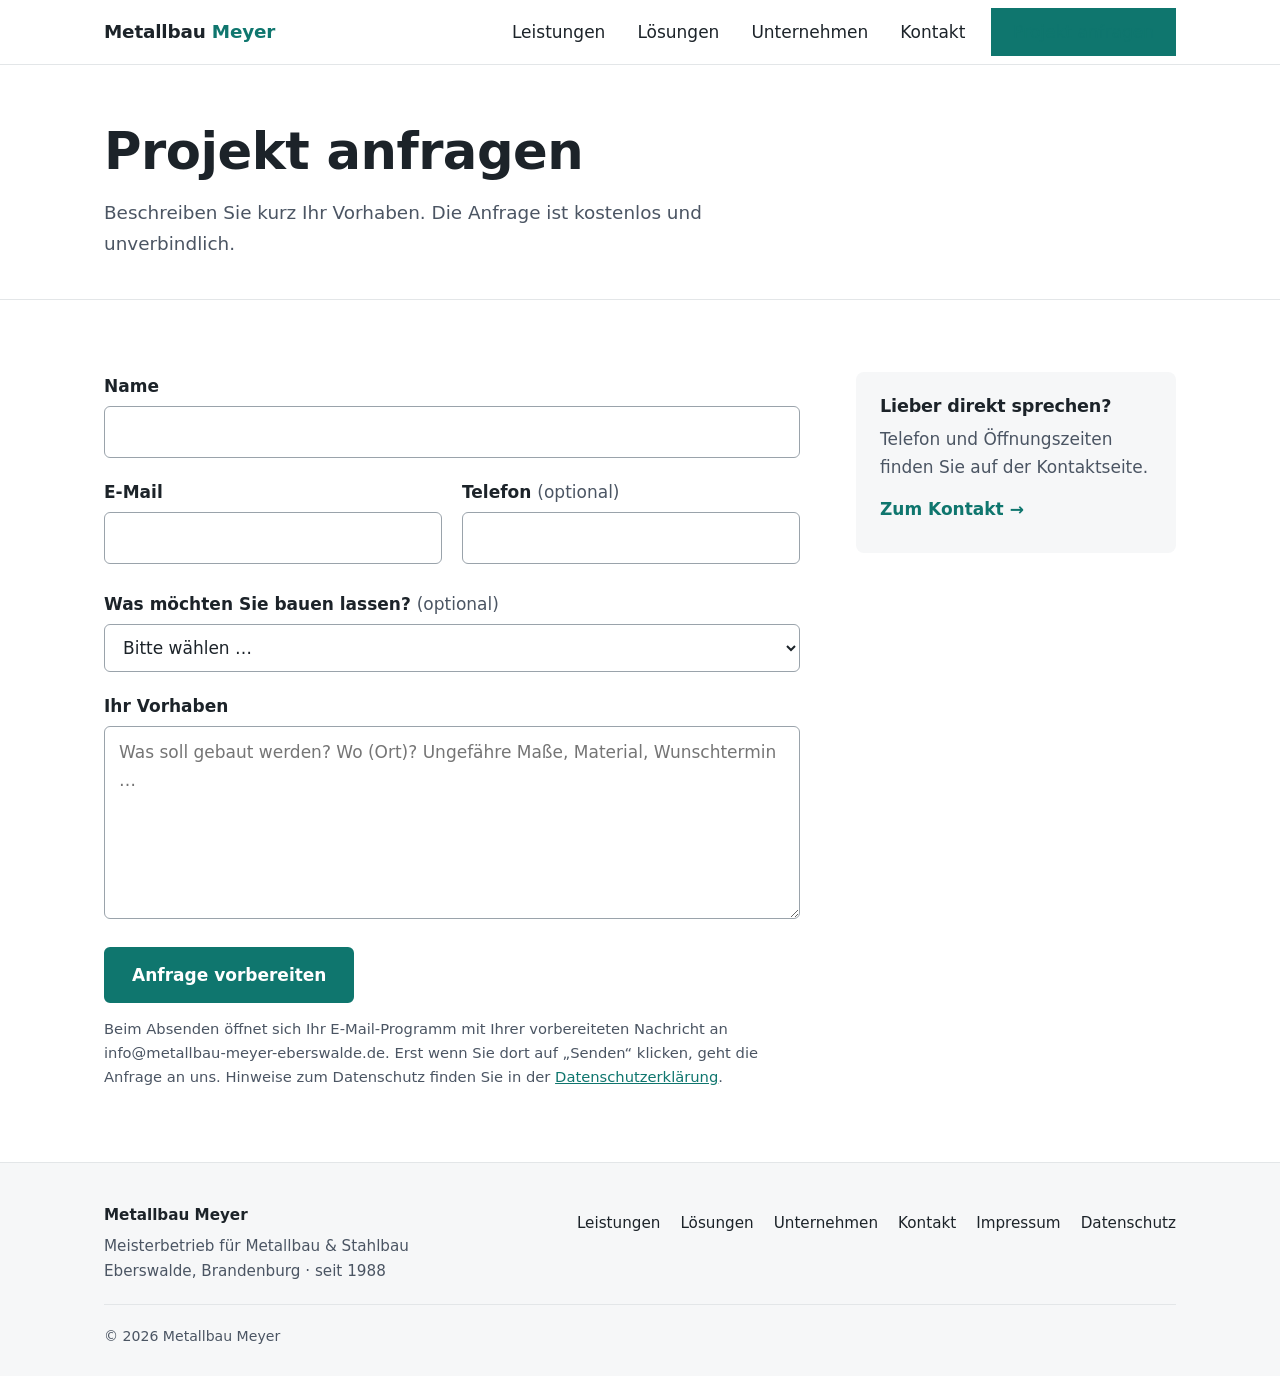
==== commit 6b3ac5cf: "Initial commit" ====
--- a/anfrage.html
+++ b/anfrage.html
@@ -1,677 +1,160 @@
 <!DOCTYPE html>
 <html lang="de">
 <head>
-    <meta charset="UTF-8">
-    <meta name="viewport" content="width=device-width, initial-scale=1.0, viewport-fit=cover">
-    <title>Projekt anfragen | Metallbau Meyer – Meisterbetrieb Eberswalde</title>
-    <meta name="description" content="Starten Sie jetzt Ihre Anfrage bei Metallbau Meyer in Eberswalde. Kostenlos und unverbindlich – wir melden uns innerhalb eines Werktages.">
-    <meta name="robots" content="index, follow">
-    <link rel="canonical" href="https://metallbau-meyer-eberswalde.de/anfrage.html">
-    <meta property="og:title" content="Projekt anfragen | Metallbau Meyer Eberswalde">
-    <meta property="og:description" content="Unverbindliche Anfrage stellen. Geländer, Tore, Treppen, Stahlbau – Meisterbetrieb Eberswalde seit 1988.">
-    <meta property="og:type" content="website">
-
-    <link rel="preconnect" href="https://fonts.googleapis.com">
-    <link rel="preconnect" href="https://fonts.gstatic.com" crossorigin>
-    <link href="https://fonts.googleapis.com/css2?family=Space+Grotesk:wght@400;500;600;700&family=DM+Sans:opsz,wght@9..40,400;9..40,500;9..40,600;9..40,700&display=swap" rel="stylesheet">
-
-    <style>
-    :root {
-        --teal:       #0D9488;
-        --teal-light: #14B8A6;
-        --teal-dark:  #0F766E;
-        --teal-bg:    #F0FDFB;
-        --teal-glow:  rgba(13,148,136,0.06);
-        --ink:        #1C2329;
-        --ink-soft:   #4B5563;
-        --mist:       #F7F8F9;
-        --line:       #E5E7EB;
-        --white:      #ffffff;
-        --footer-bg:  #F3F4F6;
-        --serif: 'Space Grotesk', system-ui, sans-serif;
-        --sans:  'DM Sans', system-ui, sans-serif;
-        --nav-h: 72px;
-    }
-    *, *::before, *::after { box-sizing: border-box; margin: 0; padding: 0; }
-    html { scroll-behavior: smooth; scroll-padding-top: calc(var(--nav-h) + 24px); }
-    body { font-family: var(--sans); font-size: 17px; background: var(--white); color: var(--ink); -webkit-font-smoothing: antialiased; overflow-x: hidden; line-height: 1.8; }
-
-    .label { display: inline-flex; align-items: center; gap: 10px; font-size: 11px; font-weight: 500; letter-spacing: 0.14em; text-transform: uppercase; color: var(--teal); }
-    .label::before { content: ''; display: block; width: 18px; height: 1px; background: var(--teal); flex-shrink: 0; }
-    .btn { display: inline-flex; align-items: center; gap: 8px; font-family: var(--sans); font-size: 13px; font-weight: 500; letter-spacing: 0.06em; text-transform: uppercase; cursor: pointer; transition: all 0.2s ease; text-decoration: none; white-space: nowrap; }
-    .btn-solid { background: var(--teal); color: var(--white); padding: 14px 28px; }
-    .btn-solid:hover { background: var(--teal-dark); }
-    .btn-ghost { color: var(--teal); border-bottom: 1px solid var(--teal); padding-bottom: 2px; }
-    .btn-ghost:hover { gap: 12px; }
-    .btn-outline-white { color: var(--ink); border: 1px solid var(--line); padding: 14px 28px; }
-    .btn-outline-white:hover { border-color: var(--ink-soft); }
-    .btn-cta-accent { background: var(--teal); color: var(--white); padding: 14px 28px; }
-    .btn-cta-accent:hover { background: var(--teal-dark); }
-    .reveal { opacity: 0; transform: translateY(20px); transition: opacity 0.65s cubic-bezier(0.16,1,0.3,1), transform 0.65s cubic-bezier(0.16,1,0.3,1); }
-    .reveal.in { opacity: 1; transform: none; }
-    .rv1 { transition-delay: 0.08s; } .rv2 { transition-delay: 0.16s; } .rv3 { transition-delay: 0.24s; }
-    h2.sh { font-family: var(--serif); font-size: clamp(1.4rem, 2.4vw, 2rem); font-weight: 400; line-height: 1.2; letter-spacing: -0.01em; margin-top: 10px; }
-    .section-head { display: flex; justify-content: space-between; align-items: flex-end; margin-bottom: 44px; flex-wrap: wrap; gap: 16px; }
-    svg { display: block; } img { max-width: 100%; height: auto; }
-
-    /* NAV */
-    #nav { position: fixed; top: 0; inset-x: 0; z-index: 60; background: rgba(255,255,255,0.98); backdrop-filter: blur(14px); border-bottom: 1px solid var(--line); transition: box-shadow 0.3s; }
-    #nav.scrolled { box-shadow: 0 2px 24px rgba(0,0,0,0.06); }
-    .nav-inner { max-width: 1340px; margin: 0 auto; padding: 0 40px; height: var(--nav-h); display: flex; align-items: center; justify-content: space-between; }
-    .nav-logo { font-family: var(--serif); font-size: 20px; color: var(--ink); text-decoration: none; flex-shrink: 0; line-height: 1; letter-spacing: -0.01em; }
-    .nav-logo span { color: var(--teal); }
-    #nav-items { display: flex; list-style: none; gap: 40px; margin-left: auto; padding-right: 40px; padding-left: 64px; align-items: center; }
-    .menu-item > a { font-size: 14px; font-weight: 500; letter-spacing: 0.02em; color: var(--ink-soft); text-decoration: none; padding-bottom: 4px; transition: color 0.15s; display: block; border-bottom: 1.5px solid transparent; }
-    .menu-item > a:hover, .menu-item.active > a { color: var(--teal); border-bottom-color: var(--teal); }
-    #dropdown { position: fixed; top: var(--nav-h); left: 0; right: 0; background: var(--white); border-top: 1px solid var(--line); border-bottom: 1px solid var(--line); box-shadow: 0 20px 48px rgba(15,23,42,0.06); display: none; justify-content: center; z-index: 50; }
-    #dropdown.show { display: flex; }
-    #dropdown-content { max-width: 1340px; width: 100%; padding: 36px 40px; display: flex; gap: 48px; }
-    .drop-col { flex: 1; }
-    .drop-col h4 { font-size: 11px; font-weight: 500; letter-spacing: 0.18em; text-transform: uppercase; color: var(--teal); border-bottom: 1px solid var(--line); padding-bottom: 10px; margin-bottom: 16px; }
-    .drop-col ul { list-style: none; display: flex; flex-direction: column; gap: 10px; }
-    .drop-col ul li a { font-size: 14px; font-weight: 400; color: var(--ink-soft); text-decoration: none; transition: color 0.15s, padding-left 0.15s; display: inline-block; }
-    .drop-col ul li a:hover { color: var(--teal); padding-left: 4px; }
-    .nav-right { display: flex; align-items: center; gap: 16px; }
-    #nav-cta { display: none; }
-    #ham { display: none; flex-direction: column; gap: 5px; background: none; border: none; cursor: pointer; padding: 8px; color: var(--ink); }
-    .bar { display: block; width: 22px; height: 1.5px; background: currentColor; border-radius: 1px; transition: all 0.3s ease; transform-origin: center; }
-    #ham.open .bar:nth-child(1) { transform: translateY(6.5px) rotate(45deg); }
-    #ham.open .bar:nth-child(2) { opacity: 0; transform: scaleX(0); }
-    #ham.open .bar:nth-child(3) { transform: translateY(-6.5px) rotate(-45deg); }
-    @media (max-width: 1020px) { #nav-items { display: none; } #ham { display: flex; } .nav-inner { padding: 0 24px; } #nav-cta { display: none !important; } }
-
-    /* MOBILE MENU */
-    #mobile-menu { position: fixed; inset: 0; z-index: 80; background: var(--white); opacity: 0; visibility: hidden; transform: scale(0.98); transition: opacity 0.28s cubic-bezier(0.16,1,0.3,1), transform 0.28s cubic-bezier(0.16,1,0.3,1), visibility 0s linear 0.28s; display: flex; flex-direction: column; overflow: hidden; }
-    #mobile-menu.open { transform: scale(1); opacity: 1; visibility: visible; transition: opacity 0.28s cubic-bezier(0.16,1,0.3,1), transform 0.28s cubic-bezier(0.16,1,0.3,1), visibility 0s linear 0s; }
-    .mob-header { display: flex; align-items: center; justify-content: space-between; padding: 0 24px; height: var(--nav-h); border-bottom: 1px solid var(--line); flex-shrink: 0; }
-    .mob-logo { font-family: var(--serif); font-size: 20px; color: var(--ink); text-decoration: none; letter-spacing: -0.01em; }
-    .mob-logo span { color: var(--teal); }
-    #mob-close { background: none; border: none; cursor: pointer; color: var(--ink-soft); padding: 8px; display: flex; align-items: center; justify-content: center; transition: color 0.15s; }
-    #mob-close:hover { color: var(--ink); }
-    .mob-nav { padding: 0 24px; flex: 1; min-height: 0; overflow-y: auto; -webkit-overflow-scrolling: touch; }
-    #mobile-nav-items { list-style: none; display: flex; flex-direction: column; }
-    .mob-row { display: flex; align-items: center; border-bottom: 1px solid var(--line); }
-    #mobile-nav-items > li:first-child .mob-row { border-top: 1px solid var(--line); }
-    .mob-main-link { flex: 1; display: flex; align-items: center; gap: 14px; padding: 18px 0; text-decoration: none; }
-    .mob-main-left { display: flex; align-items: center; gap: 14px; }
-    .mob-num { font-size: 11px; font-weight: 500; letter-spacing: 0.18em; color: var(--teal); font-family: var(--serif); min-width: 20px; }
-    .mob-main-label { font-family: var(--serif); font-size: 21px; font-weight: 400; color: var(--ink); letter-spacing: -0.01em; line-height: 1; }
-    .mob-main-link:hover .mob-main-label, .mob-main-link.active .mob-main-label { color: var(--teal); }
-    .mob-toggle { background: none; border: none; cursor: pointer; padding: 18px 0 18px 16px; color: var(--ink-soft); flex-shrink: 0; display: flex; align-items: center; transition: color 0.15s; }
-    .mob-toggle:hover, .mob-toggle.open { color: var(--teal); }
-    .mob-toggle svg { transition: transform 0.25s ease; }
-    .mob-toggle.open svg { transform: rotate(180deg); }
-    .mob-sub-list { list-style: none; padding: 4px 0 14px; display: none; }
-    .mob-sub-list.open { display: block; }
-    .mob-sub-list li a { display: flex; align-items: center; gap: 10px; padding: 8px 0 8px 34px; font-size: 14px; font-weight: 400; color: var(--ink-soft); text-decoration: none; transition: color 0.15s; }
-    .mob-sub-list li a:hover { color: var(--teal); }
-    .mob-bottom { padding: 20px 24px; border-top: 1px solid var(--line); flex-shrink: 0; }
-    .mob-bottom .btn-cta-accent { width: 100%; justify-content: center; font-size: 13px; padding: 14px 28px; }
-    .mob-legal { display: flex; gap: 20px; margin-top: 14px; }
-    .mob-legal a { font-size: 11px; font-weight: 500; letter-spacing: 0.14em; text-transform: uppercase; color: var(--ink-soft); text-decoration: none; transition: color 0.15s; }
-    .mob-legal a:hover { color: var(--ink); }
-
-    /* PAGE HERO */
-    .page-hero { padding-top: var(--nav-h); background: var(--white); border-bottom: 1px solid var(--line); }
-    .page-hero-inner { max-width: 1340px; margin: 0 auto; padding: 56px 40px 52px; }
-    .breadcrumb { display: flex; align-items: center; gap: 8px; font-size: 11px; font-weight: 500; letter-spacing: 0.1em; text-transform: uppercase; color: var(--ink-soft); margin-bottom: 22px; }
-    .breadcrumb a { color: var(--ink-soft); text-decoration: none; transition: color 0.15s; }
-    .breadcrumb a:hover { color: var(--teal); }
-    .breadcrumb .bc-active { color: var(--teal); }
-    .page-hero-h1 { font-family: var(--serif); font-size: clamp(1.7rem, 3.2vw, 2.6rem); font-weight: 400; line-height: 1.15; letter-spacing: -0.02em; color: var(--ink); margin: 14px 0 16px; }
-    .page-hero-h1 em { font-style: normal; color: var(--teal); }
-    .page-hero-sub { font-size: 16px; line-height: 1.8; color: var(--ink-soft); max-width: 56ch; }
-
-    /* FORM SECTION */
-    #anfrage-form-section { border-top: 1px solid var(--line); }
-    .form-outer { max-width: 1340px; margin: 0 auto; padding: 72px 40px; display: grid; grid-template-columns: 380px 1fr; gap: 80px; align-items: start; }
-    .form-side-info { position: sticky; top: calc(var(--nav-h) + 32px); }
-    .form-side-info h2 { font-family: var(--serif); font-size: clamp(1.3rem, 2vw, 1.7rem); font-weight: 400; line-height: 1.2; letter-spacing: -0.01em; margin: 10px 0 16px; }
-    .form-side-info p { font-size: 15px; line-height: 1.8; color: var(--ink-soft); margin-bottom: 28px; }
-    .form-trust { display: flex; flex-direction: column; gap: 14px; margin-top: 28px; }
-    .form-trust-item { display: flex; align-items: flex-start; gap: 12px; }
-    .form-trust-icon { width: 34px; height: 34px; border: 1px solid var(--line); display: flex; align-items: center; justify-content: center; color: var(--teal); flex-shrink: 0; margin-top: 2px; }
-    .form-trust-text strong { display: block; font-size: 14px; font-weight: 500; color: var(--ink); }
-    .form-trust-text span { font-size: 13px; color: var(--ink-soft); line-height: 1.6; }
-
-    /* FORM */
-    #project-form { display: flex; flex-direction: column; gap: 0; }
-    .form-row { display: grid; grid-template-columns: 1fr 1fr; gap: 20px; margin-bottom: 20px; }
-    .form-field { display: flex; flex-direction: column; gap: 7px; margin-bottom: 20px; }
-    .form-field:last-child { margin-bottom: 0; }
-    .form-label { font-size: 11px; font-weight: 500; letter-spacing: 0.14em; text-transform: uppercase; color: var(--ink); }
-    .form-label .req { color: var(--teal); margin-left: 2px; }
-    .form-input, .form-select, .form-textarea { font-family: var(--sans); font-size: 16px; color: var(--ink); background: var(--white); border: 1px solid var(--line); padding: 13px 15px; outline: none; transition: border-color 0.2s, box-shadow 0.2s; -webkit-appearance: none; appearance: none; width: 100%; }
-    .form-input::placeholder, .form-textarea::placeholder { color: rgba(75,85,99,0.45); }
-    .form-input:focus, .form-select:focus, .form-textarea:focus { border-color: var(--teal); box-shadow: 0 0 0 3px rgba(13,148,136,0.1); }
-    .form-input.error, .form-select.error, .form-textarea.error { border-color: #EF4444; box-shadow: 0 0 0 3px rgba(239,68,68,0.08); }
-    .form-error { font-size: 12px; color: #EF4444; font-weight: 500; letter-spacing: 0.02em; min-height: 16px; }
-    .form-select-wrap { position: relative; }
-    .form-select-wrap::after { content: ''; position: absolute; right: 15px; top: 50%; transform: translateY(-50%); width: 0; height: 0; border-left: 4px solid transparent; border-right: 4px solid transparent; border-top: 5px solid var(--ink-soft); pointer-events: none; }
-    .form-select { padding-right: 38px; cursor: pointer; }
-    .form-textarea { resize: vertical; min-height: 130px; line-height: 1.65; }
-    .form-divider { border: none; border-top: 1px solid var(--line); margin: 8px 0 26px; }
-    .form-check { display: flex; align-items: flex-start; gap: 14px; cursor: pointer; }
-    .form-check input[type="checkbox"] { width: 18px; height: 18px; min-width: 18px; border: 1px solid var(--line); background: var(--white); appearance: none; -webkit-appearance: none; cursor: pointer; transition: border-color 0.2s, background 0.2s; margin-top: 3px; position: relative; flex-shrink: 0; }
-    .form-check input[type="checkbox"]:checked { background: var(--teal); border-color: var(--teal); }
-    .form-check input[type="checkbox"]:checked::after { content: ''; position: absolute; left: 4px; top: 1px; width: 7px; height: 11px; border: 2px solid #fff; border-top: none; border-left: none; transform: rotate(40deg); }
-    .form-check input[type="checkbox"].error { border-color: #EF4444; }
-    .form-check-text { font-size: 14px; color: var(--ink-soft); line-height: 1.65; }
-    .form-check-text a { color: var(--teal); text-decoration: none; border-bottom: 1px solid rgba(13,148,136,0.3); transition: border-color 0.15s; }
-    .form-check-text a:hover { border-color: var(--teal); }
-    .form-submit-row { display: flex; align-items: center; gap: 20px; margin-top: 28px; flex-wrap: wrap; }
-    .btn-submit { background: var(--teal); color: var(--white); padding: 15px 36px; font-family: var(--sans); font-size: 13px; font-weight: 500; letter-spacing: 0.06em; text-transform: uppercase; border: none; cursor: pointer; display: inline-flex; align-items: center; gap: 10px; transition: background 0.2s; }
-    .btn-submit:hover { background: var(--teal-dark); }
-    .btn-submit:disabled { opacity: 0.55; cursor: not-allowed; }
-    .form-hint { font-size: 13px; color: var(--ink-soft); line-height: 1.5; }
-
-    /* SUCCESS STATE */
-    #form-success { display: none; padding: 52px 44px; background: var(--mist); border: 1px solid var(--line); text-align: center; }
-    #form-success.show { display: block; }
-    .success-icon { width: 52px; height: 52px; background: var(--teal); display: inline-flex; align-items: center; justify-content: center; color: #fff; margin: 0 auto 22px; }
-    .success-h { font-family: var(--serif); font-size: clamp(1.3rem, 2vw, 1.7rem); font-weight: 400; color: var(--ink); margin-bottom: 12px; letter-spacing: -0.01em; }
-    .success-p { font-size: 15px; color: var(--ink-soft); max-width: 44ch; margin: 0 auto 26px; line-height: 1.75; }
-
-    /* WHY SECTION */
-    #warum { border-top: 1px solid var(--line); background: var(--mist); }
-    .warum-inner { max-width: 1340px; margin: 0 auto; padding: 68px 40px; }
-    .warum-grid { display: grid; grid-template-columns: repeat(4, 1fr); gap: 1px; background: var(--line); border: 1px solid var(--line); margin-top: 44px; }
-    .warum-item { background: var(--white); padding: 28px 24px; }
-    .warum-tag { font-size: 11px; font-weight: 500; letter-spacing: 0.14em; text-transform: uppercase; color: var(--teal); margin-bottom: 14px; display: flex; align-items: center; gap: 8px; }
-    .warum-tag::before { content: ''; display: block; width: 14px; height: 1px; background: var(--teal); }
-    .warum-item h3 { font-size: 15px; font-weight: 500; color: var(--ink); margin-bottom: 8px; }
-    .warum-item p { font-size: 14px; line-height: 1.75; color: var(--ink-soft); }
-
-    /* CTA */
-    #cta { background: var(--teal-bg); border-top: 1px solid rgba(13,148,136,0.12); border-bottom: 1px solid rgba(13,148,136,0.12); }
-    .cta-inner { max-width: 1340px; margin: 0 auto; padding: 64px 40px; display: grid; grid-template-columns: 1fr auto; gap: 60px; align-items: center; }
-    .cta-lbl { color: var(--teal); }
-    .cta-lbl::before { background: var(--teal); }
-    .cta-h { font-family: var(--serif); font-size: clamp(1.4rem, 2.4vw, 2rem); font-weight: 400; color: var(--ink); line-height: 1.2; letter-spacing: -0.01em; margin: 10px 0 12px; }
-    .cta-h em { font-style: normal; color: var(--teal); }
-    .cta-sub { font-size: 15px; color: var(--ink-soft); line-height: 1.75; max-width: 52ch; }
-    .cta-btns { display: flex; flex-direction: column; gap: 10px; flex-shrink: 0; }
-
-    /* FOOTER */
-    #footer { background: var(--footer-bg); border-top: 1px solid var(--line); }
-    .footer-inner { max-width: 1340px; margin: 0 auto; padding: 48px 40px 32px; }
-    .footer-top { display: flex; justify-content: space-between; align-items: flex-start; gap: 36px; padding-bottom: 30px; border-bottom: 1px solid var(--line); margin-bottom: 22px; flex-wrap: wrap; }
-    .footer-logo { font-family: var(--serif); font-size: 19px; color: var(--ink); text-decoration: none; display: block; letter-spacing: -0.01em; }
-    .footer-logo span { color: var(--teal); }
-    .footer-tagline { font-size: 13px; color: var(--ink-soft); margin-top: 5px; }
-    .footer-cols { display: flex; gap: 48px; flex-wrap: wrap; }
-    .footer-col h5 { font-size: 11px; font-weight: 500; letter-spacing: 0.18em; text-transform: uppercase; color: var(--ink-soft); margin-bottom: 10px; }
-    .footer-col p { font-size: 14px; color: var(--ink-soft); line-height: 1.65; }
-    .footer-bottom { display: flex; justify-content: space-between; align-items: center; gap: 16px; flex-wrap: wrap; }
-    .footer-copy { font-size: 12px; color: var(--ink-soft); letter-spacing: 0.06em; }
-    .footer-links { display: flex; gap: 24px; }
-    .footer-links a { font-size: 12px; font-weight: 500; letter-spacing: 0.08em; text-transform: uppercase; color: var(--ink-soft); text-decoration: none; transition: color 0.2s; }
-    .footer-links a:hover { color: var(--teal); }
-
-    /* RESPONSIVE */
-    @media (max-width: 1020px) {
-        .page-hero-inner { padding: 48px 24px 44px; }
-        .form-outer { grid-template-columns: 1fr; gap: 48px; padding: 52px 24px; }
-        .form-side-info { position: static; }
-        .warum-inner { padding: 52px 24px; }
-        .cta-inner { grid-template-columns: 1fr; gap: 28px; padding: 52px 24px; }
-        .footer-inner { padding: 40px 24px 28px; }
-    }
-    @media (max-width: 800px) {
-        .warum-grid { grid-template-columns: 1fr 1fr; }
-    }
-    @media (max-width: 640px) {
-        .form-row { grid-template-columns: 1fr; gap: 0; }
-        .cta-btns { flex-direction: row; flex-wrap: wrap; }
-    }
-    @media (max-width: 480px) {
-        .page-hero-inner { padding: 40px 20px 36px; }
-        .form-outer, .warum-inner, .cta-inner { padding: 44px 20px; }
-        .footer-inner { padding: 32px 20px 24px; }
-        .warum-grid { grid-template-columns: 1fr; }
-        #form-success { padding: 36px 20px; }
-    }
-    </style>
+<meta charset="UTF-8">
+<meta name="viewport" content="width=device-width, initial-scale=1">
+<title>Projekt anfragen – Metallbau Meyer, Eberswalde</title>
+<meta name="description" content="Projekt bei Metallbau Meyer in Eberswalde anfragen: kurz beschreiben, Anfrage per E-Mail vorbereiten.">
+<meta name="theme-color" content="#0f766e">
+<link rel="canonical" href="https://metallbau-meyer-eberswalde.de/anfrage.html">
+<meta property="og:title" content="Projekt anfragen – Metallbau Meyer, Eberswalde">
+<meta property="og:description" content="Projekt bei Metallbau Meyer in Eberswalde anfragen: kurz beschreiben, Anfrage per E-Mail vorbereiten.">
+<meta property="og:type" content="website">
+<meta property="og:locale" content="de_DE">
+<link rel="icon" href="data:image/svg+xml,%3Csvg xmlns='http://www.w3.org/2000/svg' viewBox='0 0 32 32'%3E%3Crect width='32' height='32' rx='6' fill='%230f766e'/%3E%3Cpath d='M8 24V8h4l4 7 4-7h4v16h-3.5V14l-4.5 7h-1L11.5 14v10z' fill='%23fff'/%3E%3C/svg%3E">
+<link rel="stylesheet" href="style.css">
 </head>
 <body>
-
-<nav id="nav" aria-label="Hauptnavigation">
-    <div class="nav-inner">
-        <a href="index.html" class="nav-logo">Daniel Meyer<span>.</span></a>
-        <ul id="nav-items" role="menubar">
-            <li class="menu-item" data-key="Leistungen" role="none"><a href="leistungen.html" role="menuitem">Leistungen</a></li>
-            <li class="menu-item" data-key="Lösungen" role="none"><a href="loesungen.html" role="menuitem">Lösungen</a></li>
-            <li class="menu-item" data-key="Unternehmen" role="none"><a href="unternehmen.html" role="menuitem">Unternehmen</a></li>
-            <li class="menu-item" data-key="Kontakt" role="none"><a href="kontakt.html" role="menuitem">Kontakt</a></li>
-        </ul>
-        <div id="dropdown" role="region" aria-label="Untermenü"><div id="dropdown-content"></div></div>
-        <div class="nav-right">
-            <a href="anfrage.html" class="btn btn-solid" id="nav-cta" aria-current="page">Projekt anfragen</a>
-            <button id="ham" aria-label="Menü öffnen" aria-expanded="false" aria-controls="mobile-menu">
-                <span class="bar"></span><span class="bar"></span><span class="bar"></span>
-            </button>
-        </div>
+<a class="skip" href="#main">Zum Inhalt springen</a>
+<header class="site-header">
+    <div class="wrap bar">
+        <a class="logo" href="index.html" aria-label="Metallbau Meyer – Startseite">Metallbau <span>Meyer</span></a>
+        <button class="menu-btn" id="menu-btn" aria-expanded="false" aria-controls="nav-links"><span>Menü</span></button>
+        <nav aria-label="Hauptnavigation">
+            <ul class="nav-links" id="nav-links">
+                <li class="has-menu"><a href="leistungen.html">Leistungen</a><div class="mega"><div class="wrap mega-inner"><div class="mega-col"><p class="mega-title">Privat</p><ul><li><a href="leistungen.html#gelaender">Geländer &amp; Treppen</a></li><li><a href="leistungen.html#tor-zaun">Tore &amp; Zäune</a></li><li><a href="leistungen.html#balkon">Anbaubalkone</a></li><li><a href="leistungen.html#fenster">Fenster &amp; Türen</a></li><li><a href="leistungen.html#vordach-carport">Vordächer &amp; Carports</a></li></ul></div><div class="mega-col"><p class="mega-title">Gewerbe</p><ul><li><a href="leistungen.html#gewerbe">Stahlkonstruktionen</a></li><li><a href="leistungen.html#gewerbe">Treppen &amp; Podeste</a></li><li><a href="leistungen.html#gewerbe">Rammschutz</a></li><li><a href="leistungen.html#gewerbe">Hallentore</a></li></ul></div><div class="mega-col"><p class="mega-title">Fertigung</p><ul><li><a href="leistungen.html#fertigung">Laserschneiden</a></li><li><a href="leistungen.html#fertigung">Abkanten &amp; Biegen</a></li><li><a href="leistungen.html#fertigung">Schweißen</a></li><li><a href="leistungen.html#fertigung">Werkstoffe</a></li></ul></div></div></div></li>
+                <li class="has-menu"><a href="loesungen.html">Lösungen</a><div class="mega"><div class="wrap mega-inner"><div class="mega-col"><p class="mega-title">Bereiche</p><ul><li><a href="loesungen.html#privat">Privatbau</a></li><li><a href="loesungen.html#gewerbe">Gewerbebau</a></li><li><a href="loesungen.html#sonderbau">Sonderanfertigung</a></li></ul></div><div class="mega-col"><p class="mega-title">Zusätzlich</p><ul><li><a href="loesungen.html#zusaetzlich">Zufahrtskontrolle</a></li><li><a href="loesungen.html#zusaetzlich">Brandschutz</a></li><li><a href="loesungen.html#zusaetzlich">Carports für Photovoltaik</a></li><li><a href="loesungen.html#zusaetzlich">Reparatur &amp; Service</a></li></ul></div></div></div></li>
+                <li class="has-menu"><a href="unternehmen.html">Unternehmen</a><div class="mega"><div class="wrap mega-inner"><div class="mega-col"><p class="mega-title">Profil</p><ul><li><a href="unternehmen.html#team">Daniel Meyer</a></li><li><a href="unternehmen.html#prinzip">Wie wir arbeiten</a></li><li><a href="unternehmen.html#zertifikate">Qualifikationen</a></li></ul></div></div></div></li>
+                <li class="has-menu"><a href="kontakt.html">Kontakt</a><div class="mega"><div class="wrap mega-inner"><div class="mega-col"><p class="mega-title">Erreichbarkeit</p><ul><li><a href="kontakt.html">Telefon &amp; E-Mail</a></li><li><a href="kontakt.html#oeffnungszeiten">Öffnungszeiten</a></li></ul></div><div class="mega-col"><p class="mega-title">Direkt</p><ul><li><a href="anfrage.html">Projekt anfragen</a></li></ul></div></div></div></li>
+                <li><a class="btn btn-primary" href="anfrage.html" aria-current="page">Projekt anfragen</a></li>
+            </ul>
+        </nav>
     </div>
-</nav>
-
-<div id="mobile-menu" role="dialog" aria-label="Mobile Navigation" aria-modal="true">
-    <div class="mob-header">
-        <a href="index.html" class="mob-logo">Daniel Meyer<span>.</span></a>
-        <button id="mob-close" aria-label="Menü schließen">
-            <svg width="24" height="24" fill="none" stroke="currentColor" stroke-width="1.5" viewBox="0 0 24 24" aria-hidden="true"><path d="M18 6L6 18M6 6l12 12"/></svg>
-        </button>
-    </div>
-    <div class="mob-nav">
-        <ul id="mobile-nav-items"></ul>
-    </div>
-    <div class="mob-bottom">
-        <a href="anfrage.html" class="btn btn-cta-accent">
-            Projekt anfragen
-            <svg width="13" height="13" fill="none" stroke="currentColor" stroke-width="2" viewBox="0 0 24 24" aria-hidden="true"><path d="M5 12h14M12 5l7 7-7 7"/></svg>
-        </a>
-        <div class="mob-legal">
-            <a href="impressum.html">Impressum</a>
-            <a href="datenschutz.html">Datenschutz</a>
-        </div>
-    </div>
-</div>
-
-<!-- PAGE HERO -->
-<section class="page-hero" aria-labelledby="page-h1">
-    <div class="page-hero-inner">
-        <div class="reveal">
-            <nav class="breadcrumb" aria-label="Breadcrumb">
-                <a href="index.html">Startseite</a>
-                <span>›</span>
-                <span class="bc-active">Projekt anfragen</span>
-            </nav>
-            <div class="label">Kostenlos &amp; unverbindlich · Antwort innerhalb eines Werktages</div>
-            <h1 class="page-hero-h1" id="page-h1">Erzählen Sie uns von<br><em>Ihrem Projekt.</em></h1>
-            <p class="page-hero-sub">
-                Das Formular dauert unter drei Minuten. Wir prüfen Ihre Anfrage persönlich und melden uns mit einer ehrlichen Einschätzung – kostenlos und ohne Verpflichtung.
-            </p>
-        </div>
+</header>
+<main id="main">
+<section class="page-head">
+    <div class="wrap">
+        <h1>Projekt anfragen</h1>
+        <p class="lead">Beschreiben Sie kurz Ihr Vorhaben. Die Anfrage ist kostenlos und unverbindlich.</p>
     </div>
 </section>
 
-<!-- FORM SECTION -->
-<section id="anfrage-form-section" aria-labelledby="form-heading">
-    <div class="form-outer">
-
-        <!-- SIDEBAR INFO -->
-        <aside class="form-side-info reveal">
-            <div class="label">Anfrage stellen</div>
-            <h2 id="form-heading">Wir freuen uns auf Ihr Projekt</h2>
-            <p>Beschreiben Sie kurz, was Sie vorhaben – Ort, Größe, Material, Termin. Je mehr Details, desto präziser unser Angebot. Bilder und Pläne können Sie per E-Mail nachreichen.</p>
-
-            <div class="form-trust">
-                <div class="form-trust-item">
-                    <div class="form-trust-icon" aria-hidden="true">
-                        <svg width="15" height="15" fill="none" stroke="currentColor" stroke-width="1.75" viewBox="0 0 24 24"><path d="M12 22s8-4 8-10V5l-8-3-8 3v7c0 6 8 10 8 10z"/></svg>
+<section class="section">
+    <div class="wrap form-grid">
+        <div>
+            <form id="form" novalidate>
+                <div class="field">
+                    <label for="name">Name</label>
+                    <input class="input" id="name" name="name" type="text" autocomplete="name" required aria-describedby="name-err">
+                    <span class="err" id="name-err" role="alert"></span>
+                </div>
+                <div class="two">
+                    <div class="field">
+                        <label for="email">E-Mail</label>
+                        <input class="input" id="email" name="email" type="email" autocomplete="email" inputmode="email" required aria-describedby="email-err">
+                        <span class="err" id="email-err" role="alert"></span>
                     </div>
-                    <div class="form-trust-text">
-                        <strong>Datenschutz garantiert</strong>
-                        <span>Ihre Daten werden ausschließlich für die Bearbeitung Ihrer Anfrage genutzt.</span>
+                    <div class="field">
+                        <label for="tel">Telefon <span class="opt">(optional)</span></label>
+                        <input class="input" id="tel" name="tel" type="tel" autocomplete="tel" inputmode="tel">
                     </div>
                 </div>
-                <div class="form-trust-item">
-                    <div class="form-trust-icon" aria-hidden="true">
-                        <svg width="15" height="15" fill="none" stroke="currentColor" stroke-width="1.75" viewBox="0 0 24 24"><circle cx="12" cy="12" r="10"/><path d="M12 6v6l4 2"/></svg>
-                    </div>
-                    <div class="form-trust-text">
-                        <strong>Antwort innerhalb 24 h</strong>
-                        <span>Wir melden uns an Werktagen persönlich – kein Autoresponder.</span>
-                    </div>
+                <div class="field">
+                    <label for="art">Was möchten Sie bauen lassen? <span class="opt">(optional)</span></label>
+                    <select class="input" id="art" name="art">
+                        <option value="">Bitte wählen …</option>
+                        <option value="gelaender">Geländer &amp; Treppen</option>
+                        <option value="tor-zaun">Tore &amp; Zäune</option>
+                        <option value="balkon">Anbaubalkon</option>
+                        <option value="fenster">Fenster &amp; Türen</option>
+                        <option value="vordach-carport">Vordach &amp; Carport</option>
+                        <option value="stahlbau">Stahlbau für Gewerbe</option>
+                        <option value="reparatur">Reparatur &amp; Service</option>
+                        <option value="sonstiges">Sonstiges</option>
+                    </select>
                 </div>
-                <div class="form-trust-item">
-                    <div class="form-trust-icon" aria-hidden="true">
-                        <svg width="15" height="15" fill="none" stroke="currentColor" stroke-width="1.75" viewBox="0 0 24 24"><path d="M9 12l2 2 4-4m6 2a9 9 0 11-18 0 9 9 0 0118 0z"/></svg>
-                    </div>
-                    <div class="form-trust-text">
-                        <strong>Kostenlos &amp; unverbindlich</strong>
-                        <span>Das Erstgespräch und die Einschätzung Ihres Projekts sind für Sie kostenlos.</span>
-                    </div>
+                <div class="field">
+                    <label for="msg">Ihr Vorhaben</label>
+                    <textarea class="input" id="msg" name="msg" rows="6" maxlength="1200" required aria-describedby="msg-err" placeholder="Was soll gebaut werden? Wo (Ort)? Ungefähre Maße, Material, Wunschtermin …"></textarea>
+                    <span class="err" id="msg-err" role="alert"></span>
                 </div>
-                <div class="form-trust-item">
-                    <div class="form-trust-icon" aria-hidden="true">
-                        <svg width="15" height="15" fill="none" stroke="currentColor" stroke-width="1.75" viewBox="0 0 24 24"><path d="M3 5a2 2 0 012-2h3.28a1 1 0 01.948.684l1.498 4.493a1 1 0 01-.502 1.21l-2.257 1.13a11.042 11.042 0 005.516 5.516l1.13-2.257a1 1 0 011.21-.502l4.493 1.498a1 1 0 01.684.949V19a2 2 0 01-2 2h-1C9.716 21 3 14.284 3 6V5z"/></svg>
-                    </div>
-                    <div class="form-trust-text">
-                        <strong>Alternativ: direkt anrufen</strong>
-                        <span><a href="tel:+49333400000" style="color:var(--teal);text-decoration:none;border-bottom:1px solid rgba(13,148,136,0.3);">+49 (0) 3334 00 00 00</a><br>Mo – Fr · 07:30 – 17:00 Uhr</span>
-                    </div>
-                </div>
-            </div>
-        </aside>
-
-        <!-- FORM -->
-        <div>
-            <form id="project-form" novalidate aria-label="Projektanfrageformular">
-
-                <div class="form-row">
-                    <div class="form-field">
-                        <label class="form-label" for="vorname">Vorname <span class="req" aria-hidden="true">*</span></label>
-                        <input class="form-input" type="text" id="vorname" name="vorname" autocomplete="given-name" placeholder="Max" required>
-                        <span class="form-error" id="vorname-err" role="alert" aria-live="polite"></span>
-                    </div>
-                    <div class="form-field">
-                        <label class="form-label" for="nachname">Nachname <span class="req" aria-hidden="true">*</span></label>
-                        <input class="form-input" type="text" id="nachname" name="nachname" autocomplete="family-name" placeholder="Mustermann" required>
-                        <span class="form-error" id="nachname-err" role="alert" aria-live="polite"></span>
-                    </div>
-                </div>
-
-                <div class="form-row">
-                    <div class="form-field">
-                        <label class="form-label" for="email">E-Mail-Adresse <span class="req" aria-hidden="true">*</span></label>
-                        <input class="form-input" type="email" id="email" name="email" autocomplete="email" placeholder="max@beispiel.de" required>
-                        <span class="form-error" id="email-err" role="alert" aria-live="polite"></span>
-                    </div>
-                    <div class="form-field">
-                        <label class="form-label" for="telefon">Telefon</label>
-                        <input class="form-input" type="tel" id="telefon" name="telefon" autocomplete="tel" placeholder="+49 (0) 30 000 000">
-                        <span class="form-error" id="telefon-err" role="alert" aria-live="polite"></span>
-                    </div>
-                </div>
-
-                <div class="form-field">
-                    <label class="form-label" for="projektart">Projektart <span class="req" aria-hidden="true">*</span></label>
-                    <div class="form-select-wrap">
-                        <select class="form-select" id="projektart" name="projektart" required>
-                            <option value="" disabled selected>Bitte wählen …</option>
-                            <optgroup label="Privatbau">
-                                <option value="gelaender">Geländer &amp; Brüstungen</option>
-                                <option value="treppe">Stahltreppe</option>
-                                <option value="tor-zaun">Tor- &amp; Zaunanlagen</option>
-                                <option value="balkon">Anbaubalkon</option>
-                                <option value="fenster">Aluminiumfenster &amp; -türen</option>
-                            </optgroup>
-                            <optgroup label="Gewerbebau">
-                                <option value="stahlkonstruktion">Stahlkonstruktion / Tragwerk</option>
-                                <option value="wartungsbuehne">Wartungsbühne</option>
-                                <option value="rammschutz">Rammschutz &amp; Absperrung</option>
-                                <option value="hallentore">Hallentore</option>
-                            </optgroup>
-                            <optgroup label="Sonstiges">
-                                <option value="reparatur">Reparatur &amp; Wartung</option>
-                                <option value="sonstiges">Sonstiges / Individuell</option>
-                            </optgroup>
-                        </select>
-                    </div>
-                    <span class="form-error" id="projektart-err" role="alert" aria-live="polite"></span>
-                </div>
-
-                <div class="form-field">
-                    <label class="form-label" for="adresse">Projektadresse / Standort</label>
-                    <input class="form-input" type="text" id="adresse" name="adresse" autocomplete="street-address" placeholder="Straße, PLZ Ort (oder Region)">
-                    <span class="form-error" id="adresse-err" role="alert" aria-live="polite"></span>
-                </div>
-
-                <div class="form-field">
-                    <label class="form-label" for="beschreibung">Projektbeschreibung <span class="req" aria-hidden="true">*</span></label>
-                    <textarea class="form-textarea" id="beschreibung" name="beschreibung" rows="6" placeholder="Beschreiben Sie Ihr Vorhaben: Maße, Material, besondere Anforderungen, gewünschter Zeitrahmen …" required></textarea>
-                    <span class="form-error" id="beschreibung-err" role="alert" aria-live="polite"></span>
-                </div>
-
-                <hr class="form-divider">
-
-                <div class="form-field">
-                    <label class="form-check">
-                        <input type="checkbox" id="dsgvo" name="dsgvo" required>
-                        <span class="form-check-text">
-                            Ich habe die <a href="datenschutz.html">Datenschutzerklärung</a> gelesen und stimme der Verarbeitung meiner Daten zur Bearbeitung meiner Anfrage zu. <span class="req" aria-hidden="true">*</span>
-                        </span>
-                    </label>
-                    <span class="form-error" id="dsgvo-err" role="alert" aria-live="polite"></span>
-                </div>
-
-                <div class="form-submit-row">
-                    <button type="submit" class="btn-submit" id="submit-btn">
-                        Anfrage absenden
-                        <svg width="13" height="13" fill="none" stroke="currentColor" stroke-width="2" viewBox="0 0 24 24" aria-hidden="true"><path d="M5 12h14M12 5l7 7-7 7"/></svg>
-                    </button>
-                    <p class="form-hint">Mit <span aria-hidden="true">*</span> markierte Felder sind Pflichtfelder.</p>
-                </div>
-
+                <button class="btn btn-primary" type="submit">Anfrage vorbereiten</button>
+                <p class="note">Beim Absenden öffnet sich Ihr E-Mail-Programm mit Ihrer vorbereiteten Nachricht an info@metallbau-meyer-eberswalde.de. Erst wenn Sie dort auf „Senden“ klicken, geht die Anfrage an uns. Hinweise zum Datenschutz finden Sie in der <a href="datenschutz.html">Datenschutzerklärung</a>.</p>
             </form>
-
-            <!-- SUCCESS STATE -->
-            <div id="form-success" role="alert" aria-live="polite">
-                <div class="success-icon" aria-hidden="true">
-                    <svg width="24" height="24" fill="none" stroke="currentColor" stroke-width="2.5" viewBox="0 0 24 24"><path d="M5 13l4 4L19 7"/></svg>
-                </div>
-                <h2 class="success-h">Ihre Anfrage ist eingegangen.</h2>
-                <p class="success-p">Vielen Dank! Wir prüfen Ihr Projekt und melden uns innerhalb eines Werktages persönlich bei Ihnen.</p>
-                <a href="index.html" class="btn btn-solid">Zurück zur Startseite</a>
+            <div class="success" id="success" role="status" tabindex="-1">
+                <h2>Fast geschafft</h2>
+                <p>Ihr E-Mail-Programm sollte sich jetzt geöffnet haben. Bitte senden Sie die Nachricht dort ab.</p>
+                <p>Es hat sich nichts geöffnet? Schreiben Sie uns direkt an <a href="mailto:info@metallbau-meyer-eberswalde.de">info@metallbau-meyer-eberswalde.de</a> oder rufen Sie an: <a href="tel:+49333400000">+49 (0) 3334 00 00 00</a>.</p>
             </div>
         </div>
-
+        <aside class="aside-box" aria-label="Alternativ">
+            <h2 style="font-size:1.1rem">Lieber direkt sprechen?</h2>
+            <p>Telefon und Öffnungszeiten finden Sie auf der Kontaktseite.</p>
+            <p><a class="link-arrow" href="kontakt.html">Zum Kontakt</a></p>
+        </aside>
     </div>
 </section>
-
-<!-- WHY SECTION -->
-<section id="warum" aria-labelledby="warum-heading">
-    <div class="warum-inner">
-        <div class="section-head reveal">
+</main>
+<footer class="site-footer">
+    <div class="wrap">
+        <div class="foot">
             <div>
-                <div class="label">Warum Meyer?</div>
-                <h2 class="sh" id="warum-heading">Was uns von anderen unterscheidet</h2>
+                <strong>Metallbau Meyer</strong>
+                <p>Meisterbetrieb für Metallbau &amp; Stahlbau<br>Eberswalde, Brandenburg · seit 1988</p>
             </div>
+            <ul aria-label="Footer-Navigation">
+                <li><a href="leistungen.html">Leistungen</a></li>
+                <li><a href="loesungen.html">Lösungen</a></li>
+                <li><a href="unternehmen.html">Unternehmen</a></li>
+                <li><a href="kontakt.html">Kontakt</a></li>
+                <li><a href="impressum.html">Impressum</a></li>
+                <li><a href="datenschutz.html">Datenschutz</a></li>
+            </ul>
         </div>
-        <div class="warum-grid">
-            <div class="warum-item reveal">
-                <div class="warum-tag">Seit 1988</div>
-                <h3>Meisterbetrieb</h3>
-                <p>Über 35 Jahre Erfahrung im Metallbau – jedes Projekt wird persönlich vom Meister betreut.</p>
-            </div>
-            <div class="warum-item reveal rv1">
-                <div class="warum-tag">Zertifiziert</div>
-                <h3>DIN EN 1090 EXC2</h3>
-                <p>Zertifiziert für tragende Stahlkonstruktionen – die Voraussetzung für gewerbliche und öffentliche Bauvorhaben.</p>
-            </div>
-            <div class="warum-item reveal rv2">
-                <div class="warum-tag">Inhouse</div>
-                <h3>Eigene Fertigung</h3>
-                <p>Keine Subunternehmer. Planung, Fertigung und Montage erfolgen ausschließlich durch unser eigenes Team in Eberswalde.</p>
-            </div>
-            <div class="warum-item reveal rv3">
-                <div class="warum-tag">Transparent</div>
-                <h3>Verbindliche Angebote</h3>
-                <p>Klare Preise, realistischer Zeitplan, kein Kleingedrucktes. Was wir anbieten, das liefern wir.</p>
-            </div>
-        </div>
-    </div>
-</section>
-
-<!-- CTA -->
-<section id="cta">
-    <div class="cta-inner">
-        <div class="reveal">
-            <div class="label cta-lbl">Lieber direkt sprechen?</div>
-            <h2 class="cta-h" id="cta-heading">Rufen Sie uns einfach an –<br><em>Mo bis Fr, 07:30 – 17:00.</em></h2>
-            <p class="cta-sub">Sie erreichen uns direkt in der Werkstatt. Keine Warteschleife, kein Callcenter – nur ein ehrliches Gespräch mit dem Meister.</p>
-        </div>
-        <div class="cta-btns reveal rv1">
-            <a href="tel:+49333400000" class="btn btn-cta-accent">
-                Jetzt anrufen
-                <svg width="13" height="13" fill="none" stroke="currentColor" stroke-width="2" viewBox="0 0 24 24" aria-hidden="true"><path d="M3 5a2 2 0 012-2h3.28a1 1 0 01.948.684l1.498 4.493a1 1 0 01-.502 1.21l-2.257 1.13a11.042 11.042 0 005.516 5.516l1.13-2.257a1 1 0 011.21-.502l4.493 1.498a1 1 0 01.684.949V19a2 2 0 01-2 2h-1C9.716 21 3 14.284 3 6V5z"/></svg>
-            </a>
-            <a href="kontakt.html" class="btn btn-outline-white">Zur Kontaktseite</a>
-        </div>
-    </div>
-</section>
-
-<footer id="footer" aria-label="Seitenfußbereich">
-    <div class="footer-inner">
-        <div class="footer-top">
-            <div>
-                <a href="index.html" class="footer-logo">Meyer<span>.</span></a>
-                <p class="footer-tagline">Meisterbetrieb für Metallbau &amp; Stahlbau · Eberswalde seit 1988</p>
-            </div>
-            <div class="footer-cols">
-                <div class="footer-col"><h5>Werkstatt</h5><p>Musterstraße 12<br>16225 Eberswalde</p></div>
-                <div class="footer-col"><h5>Öffnungszeiten</h5><p>Mo – Do 07:30 – 17:00<br>Fr 07:30 – 15:30</p></div>
-                <div class="footer-col"><h5>Zertifizierung</h5><p>DIN EN 1090<br>EXC2 zertifiziert</p></div>
-            </div>
-        </div>
-        <div class="footer-bottom">
-            <p class="footer-copy">© 2026 Metallbau Meyer – Alle Rechte vorbehalten</p>
-            <div class="footer-links">
-                <a href="impressum.html">Impressum</a>
-                <a href="datenschutz.html">Datenschutz</a>
-                <a href="#">LinkedIn</a>
-            </div>
-        </div>
+        <p class="copy">© 2026 Metallbau Meyer</p>
     </div>
 </footer>
 
+<script src="site.js"></script>
 <script>
-const MENU_CONTENT = {
-    Leistungen: {
-        firstUl:  { title: 'Privat',    items: [['Geländer & Brüstungen','leistungen.html#privatbau'], ['Stahltreppen','leistungen.html#privatbau'], ['Tor- & Zaunanlagen','leistungen.html#privatbau'], ['Anbaubalkone','leistungen.html#privatbau'], ['Aluminiumfenster','leistungen.html#privatbau']] },
-        secondUl: { title: 'Gewerbe',   items: [['Stahlkonstruktionen','leistungen.html#gewerbebau'], ['Wartungsbühnen','leistungen.html#gewerbebau'], ['Rammschutz','leistungen.html#gewerbebau'], ['Hallentore','leistungen.html#gewerbebau']] },
-        thirdUl:  { title: 'Fertigung', items: [['Laserschneiden','leistungen.html#fertigung'], ['CNC-Biegen','leistungen.html#fertigung'], ['Schweißarbeiten','leistungen.html#fertigung']] }
-    },
-    Lösungen: {
-        firstUl:  { title: 'Segmente',    items: [['Privatbau','loesungen.html#privat'], ['Gewerbebau','loesungen.html#gewerbe'], ['Industrie & Sonderbau','loesungen.html#industrie']] },
-        secondUl: { title: 'Materialien', items: [['Edelstahl','loesungen.html#materialien'], ['Aluminium','loesungen.html#materialien'], ['Baustahl','loesungen.html#materialien']] },
-        thirdUl:  { title: 'Spezial',     items: [['Brandschutz','loesungen.html#spezial'], ['Smart-Access','loesungen.html#spezial'], ['PV-Carports','loesungen.html#spezial']] }
-    },
-    Unternehmen: {
-        firstUl:  { title: 'Profil',    items: [['Unsere Geschichte','unternehmen.html#geschichte'], ['Das Team','unternehmen.html#team'], ['Zertifikate','unternehmen.html#zertifikate']] },
-        secondUl: { title: 'Karriere',  items: [['Offene Stellen','#'], ['Ausbildung','#']] },
-        thirdUl:  { title: 'Aktuelles', items: [['Neuigkeiten','#'], ['Downloads','#']] }
-    },
-    Kontakt: {
-        firstUl:  { title: 'Anschrift', items: [['Werkstatt & Büro','kontakt.html'], ['Anfahrt','kontakt.html#anfahrt']] },
-        secondUl: { title: 'Direkt',    items: [['Anfrageformular','anfrage.html'], ['Rückruf vereinbaren','kontakt.html']] },
-        thirdUl:  { title: 'Service',   items: [['Öffnungszeiten','kontakt.html#oeffnungszeiten'], ['Reparatur & Notfall','kontakt.html']] }
+(function () {
+    var MAIL = "info@metallbau-meyer-eberswalde.de";
+    var form = document.getElementById("form");
+    var success = document.getElementById("success");
+    var art = document.getElementById("art");
+    var p = new URLSearchParams(location.search).get("art");
+    if (p) { for (var i = 0; i < art.options.length; i++) if (art.options[i].value === p) art.selectedIndex = i; }
+
+    function check(id, msg, ok) {
+        var el = document.getElementById(id), err = document.getElementById(id + "-err");
+        el.setAttribute("aria-invalid", ok ? "false" : "true");
+        err.textContent = ok ? "" : msg;
+        return ok;
     }
-};
-
-const menuItems = document.querySelectorAll('.menu-item');
-const dropdown = document.getElementById('dropdown');
-const dropdownContent = document.getElementById('dropdown-content');
-
-function openDropdown(key) {
-    const content = MENU_CONTENT[key];
-    if (!content) return;
-    menuItems.forEach(item => item.classList.toggle('active', item.dataset.key === key));
-    dropdownContent.innerHTML = '';
-    ['firstUl','secondUl','thirdUl'].forEach(section => {
-        const col = document.createElement('div');
-        col.className = 'drop-col';
-        col.innerHTML = `<h4>${content[section].title}</h4><ul>${content[section].items.map(i => `<li><a href="${Array.isArray(i) ? i[1] : '#'}">${Array.isArray(i) ? i[0] : i}</a></li>`).join('')}</ul>`;
-        dropdownContent.appendChild(col);
+    function validate() {
+        var n = check("name", "Bitte geben Sie Ihren Namen ein.", form.name.value.trim().length > 1);
+        var e = check("email", "Bitte geben Sie eine gültige E-Mail-Adresse ein.", /^[^\s@]+@[^\s@]+\.[^\s@]+$/.test(form.email.value.trim()));
+        var m = check("msg", "Bitte beschreiben Sie kurz Ihr Vorhaben.", form.msg.value.trim().length > 9);
+        return n && e && m;
+    }
+    ["name", "email", "msg"].forEach(function (id) {
+        document.getElementById(id).addEventListener("blur", validate);
     });
-    dropdown.classList.add('show');
-}
-function closeDropdown() {
-    dropdown.classList.remove('show');
-    menuItems.forEach(item => item.classList.remove('active'));
-}
-menuItems.forEach(item => item.addEventListener('mouseenter', () => openDropdown(item.dataset.key)));
-document.getElementById('nav').addEventListener('mouseleave', closeDropdown);
-
-const MOB_NAV = [
-    { label: 'Leistungen',  href: 'leistungen.html',  num: '01', sub: [['Geländer & Brüstungen','leistungen.html#privatbau'],['Stahltreppen','leistungen.html#privatbau'],['Tor- & Zaunanlagen','leistungen.html#privatbau'],['Gewerbebau','leistungen.html#gewerbebau']] },
-    { label: 'Lösungen',    href: 'loesungen.html',   num: '02', sub: [['Privatbau','loesungen.html#privat'],['Gewerbebau','loesungen.html#gewerbe'],['Industrie','loesungen.html#industrie']] },
-    { label: 'Unternehmen', href: 'unternehmen.html', num: '03', sub: [['Geschichte','unternehmen.html#geschichte'],['Das Team','unternehmen.html#team'],['Zertifikate','unternehmen.html#zertifikate']] },
-    { label: 'Kontakt',     href: 'kontakt.html',     num: '04', sub: [['Adresse & Anfahrt','kontakt.html#anfahrt'],['Öffnungszeiten','kontakt.html#oeffnungszeiten']] },
-];
-const mobileNav = document.getElementById('mobile-nav-items');
-const currentPage = window.location.pathname.split('/').pop() || 'index.html';
-MOB_NAV.forEach(item => {
-    const li = document.createElement('li');
-    const isActive = item.href === currentPage;
-    let html = `<div class="mob-row"><a href="${item.href}" class="mob-main-link${isActive ? ' active' : ''}"><span class="mob-main-left"><span class="mob-num">${item.num}</span><span class="mob-main-label">${item.label}</span></span></a>`;
-    if (item.sub.length) { html += `<button class="mob-toggle" aria-label="Untermenü ${item.label}" aria-expanded="false"><svg width="15" height="15" fill="none" stroke="currentColor" stroke-width="2" viewBox="0 0 24 24" aria-hidden="true"><path d="M19 9l-7 7-7-7"/></svg></button>`; }
-    html += `</div>`;
-    if (item.sub.length) { html += `<ul class="mob-sub-list">${item.sub.map(s => `<li><a href="${s[1]}">${s[0]}</a></li>`).join('')}</ul>`; }
-    li.innerHTML = html;
-    if (item.sub.length) {
-        const toggle = li.querySelector('.mob-toggle');
-        const subList = li.querySelector('.mob-sub-list');
-        toggle.addEventListener('click', () => {
-            const isExpanded = toggle.getAttribute('aria-expanded') === 'true';
-            toggle.setAttribute('aria-expanded', String(!isExpanded));
-            toggle.classList.toggle('open', !isExpanded);
-            subList.classList.toggle('open', !isExpanded);
-        });
-    }
-    mobileNav.appendChild(li);
-});
-
-const ham = document.getElementById('ham');
-const mobClose = document.getElementById('mob-close');
-const mobileMenu = document.getElementById('mobile-menu');
-function openMobileMenu()  { mobileMenu.classList.add('open');    ham.classList.add('open');    ham.setAttribute('aria-expanded', 'true');  document.body.style.overflow = 'hidden'; }
-function closeMobileMenu() { mobileMenu.classList.remove('open'); ham.classList.remove('open'); ham.setAttribute('aria-expanded', 'false'); document.body.style.overflow = ''; }
-ham.addEventListener('click', openMobileMenu);
-mobClose.addEventListener('click', closeMobileMenu);
-mobileMenu.querySelectorAll('a').forEach(a => a.addEventListener('click', closeMobileMenu));
-
-const nav = document.getElementById('nav');
-const navCta = document.getElementById('nav-cta');
-function updateNavCta() { navCta.style.display = (window.scrollY > 160 && window.innerWidth > 1020) ? 'inline-flex' : 'none'; }
-window.addEventListener('scroll', () => { nav.classList.toggle('scrolled', window.scrollY > 20); updateNavCta(); }, { passive: true });
-window.addEventListener('resize', updateNavCta, { passive: true });
-
-(function() {
-    const io = new IntersectionObserver(entries => {
-        entries.forEach(e => { if (e.isIntersecting) { e.target.classList.add('in'); io.unobserve(e.target); } });
-    }, { threshold: 0.08 });
-    document.querySelectorAll('.reveal').forEach(el => io.observe(el));
+    form.addEventListener("submit", function (ev) {
+        ev.preventDefault();
+        if (!validate()) { var bad = form.querySelector('[aria-invalid="true"]'); if (bad) bad.focus(); return; }
+        var artLabel = art.value ? art.options[art.selectedIndex].text : "–";
+        var body = "Name: " + form.name.value.trim() + "\n" +
+                   "E-Mail: " + form.email.value.trim() + "\n" +
+                   "Telefon: " + (form.tel.value.trim() || "–") + "\n" +
+                   "Projektart: " + artLabel + "\n\n" + form.msg.value.trim();
+        var href = "mailto:" + MAIL + "?subject=" + encodeURIComponent("Projektanfrage") + "&body=" + encodeURIComponent(body);
+        form.style.display = "none";
+        success.classList.add("show");
+        success.focus();
+        location.href = href;
+    });
 })();
-
-const form = document.getElementById('project-form');
-const successBox = document.getElementById('form-success');
-
-const validators = {
-    vorname:      v => v.trim().length >= 2 ? '' : 'Bitte geben Sie Ihren Vornamen ein.',
-    nachname:     v => v.trim().length >= 2 ? '' : 'Bitte geben Sie Ihren Nachnamen ein.',
-    email:        v => /^[^\s@]+@[^\s@]+\.[^\s@]+$/.test(v.trim()) ? '' : 'Bitte geben Sie eine gültige E-Mail-Adresse ein.',
-    telefon:      v => '',
-    projektart:   v => v ? '' : 'Bitte wählen Sie eine Projektart aus.',
-    adresse:      v => '',
-    beschreibung: v => v.trim().length >= 20 ? '' : 'Bitte beschreiben Sie Ihr Projekt (mindestens 20 Zeichen).',
-    dsgvo:        (v, el) => el.checked ? '' : 'Bitte stimmen Sie der Datenschutzerklärung zu.',
-};
-
-function validateField(id) {
-    const el = document.getElementById(id);
-    const errEl = document.getElementById(id + '-err');
-    if (!el || !errEl) return true;
-    const msg = validators[id] ? validators[id](el.value, el) : '';
-    el.classList.toggle('error', !!msg);
-    errEl.textContent = msg;
-    return !msg;
-}
-
-Object.keys(validators).forEach(id => {
-    const el = document.getElementById(id);
-    if (el) el.addEventListener('blur', () => validateField(id));
-    if (el && el.type === 'checkbox') el.addEventListener('change', () => validateField(id));
-});
-
-form.addEventListener('submit', e => {
-    e.preventDefault();
-    const fields = Object.keys(validators);
-    const allValid = fields.map(id => validateField(id)).every(Boolean);
-    if (!allValid) {
-        const firstErr = form.querySelector('.error');
-        if (firstErr) firstErr.focus();
-        return;
-    }
-    const btn = document.getElementById('submit-btn');
-    btn.disabled = true;
-    btn.textContent = 'Wird gesendet …';
-    setTimeout(() => {
-        form.style.display = 'none';
-        successBox.classList.add('show');
-        successBox.scrollIntoView({ behavior: 'smooth', block: 'start' });
-    }, 800);
-});
 </script>
 </body>
 </html>
--- a/style.css
+++ b/style.css
@@ -0,0 +1,235 @@
+/* Metallbau Meyer – gemeinsames Stylesheet (keine externen Schriften) */
+:root {
+    --teal: #0f766e;
+    --teal-dark: #115e59;
+    --teal-bg: #f0fdfa;
+    --ink: #1c2329;
+    --soft: #4b5563;
+    --mist: #f6f7f8;
+    --line: #e3e6e8;
+    --white: #fff;
+    --wrap: 1120px;
+    --nav: 64px;
+    --font: system-ui, -apple-system, "Segoe UI", Roboto, "Helvetica Neue", Arial, sans-serif;
+}
+*, *::before, *::after { box-sizing: border-box; margin: 0; padding: 0; }
+html { scroll-behavior: smooth; scroll-padding-top: calc(var(--nav) + 16px); }
+body { font-family: var(--font); font-size: 17px; line-height: 1.65; color: var(--ink); background: var(--white); -webkit-font-smoothing: antialiased; }
+img { display: block; max-width: 100%; height: auto; }
+a { color: var(--teal); }
+h1, h2, h3 { line-height: 1.2; letter-spacing: -0.01em; font-weight: 650; }
+h1 { font-size: clamp(2rem, 5vw, 3.2rem); }
+h2 { font-size: clamp(1.5rem, 3vw, 2rem); }
+h3 { font-size: 1.1rem; }
+:focus-visible { outline: 3px solid var(--teal); outline-offset: 3px; border-radius: 2px; }
+@media (prefers-reduced-motion: reduce) { html { scroll-behavior: auto; } * { transition: none !important; } }
+
+.skip { position: absolute; left: 12px; top: -60px; z-index: 100; background: var(--ink); color: #fff; padding: 10px 16px; border-radius: 4px; }
+.skip:focus { top: 12px; }
+.wrap { max-width: var(--wrap); margin: 0 auto; padding: 0 24px; }
+.section { padding: 72px 0; }
+.section.alt { background: var(--mist); }
+.section-head { margin-bottom: 36px; max-width: 60ch; }
+.section-head p { color: var(--soft); margin-top: 10px; }
+.eyebrow { font-size: 0.8rem; font-weight: 600; letter-spacing: 0.1em; text-transform: uppercase; color: var(--teal); margin-bottom: 10px; }
+.lead { font-size: 1.15rem; color: var(--soft); max-width: 52ch; margin-top: 16px; }
+
+/* Buttons */
+.btn { display: inline-flex; align-items: center; justify-content: center; gap: 8px; min-height: 48px; padding: 12px 26px; font: inherit; font-weight: 600; text-decoration: none; border: 2px solid var(--teal); border-radius: 6px; cursor: pointer; transition: background 0.15s, color 0.15s; }
+.btn-primary { background: var(--teal); color: #fff; }
+.btn-primary:hover { background: var(--teal-dark); border-color: var(--teal-dark); }
+.btn-line { background: transparent; color: var(--teal); }
+.btn-line:hover { background: var(--teal-bg); }
+.btn-row { display: flex; flex-wrap: wrap; gap: 12px; margin-top: 28px; }
+.link-arrow { font-weight: 600; text-decoration: none; display: inline-block; padding: 6px 0; }
+.link-arrow::after { content: " →"; }
+.link-arrow:hover { text-decoration: underline; }
+
+/* Header */
+.site-header { position: sticky; top: 0; z-index: 50; background: rgba(255,255,255,0.97); border-bottom: 1px solid var(--line); }
+.bar { height: var(--nav); display: flex; align-items: center; justify-content: space-between; gap: 16px; }
+.logo { font-weight: 700; font-size: 1.15rem; color: var(--ink); text-decoration: none; letter-spacing: -0.01em; }
+.logo span { color: var(--teal); }
+.nav-links { display: flex; align-items: center; gap: 4px; list-style: none; }
+.nav-links a { display: block; padding: 10px 14px; color: var(--ink); text-decoration: none; font-weight: 500; border-radius: 6px; }
+.nav-links a:hover { color: var(--teal); }
+.nav-links a[aria-current="page"] { color: var(--teal); box-shadow: inset 0 -2px 0 var(--teal); border-radius: 0; }
+.nav-links .btn { color: #fff; margin-left: 8px; min-height: 44px; padding: 8px 20px; }
+.nav-links .btn:hover { color: #fff; }
+.menu-btn { display: none; min-width: 48px; min-height: 48px; background: none; border: 0; cursor: pointer; font: inherit; font-weight: 600; color: var(--ink); }
+@media (max-width: 860px) {
+    .menu-btn { display: inline-flex; align-items: center; gap: 8px; }
+    .nav-links { display: none; position: absolute; left: 0; right: 0; top: var(--nav); flex-direction: column; align-items: stretch; gap: 0; background: #fff; border-bottom: 1px solid var(--line); padding: 8px 24px 20px; box-shadow: 0 12px 24px rgba(0,0,0,0.06); }
+    .nav-links.open { display: flex; }
+    .nav-links a { padding: 14px 0; border-bottom: 1px solid var(--line); border-radius: 0; font-size: 1.1rem; }
+    .nav-links a[aria-current="page"] { box-shadow: none; }
+    .nav-links .btn { margin: 16px 0 0; border-bottom: 2px solid var(--teal); }
+}
+
+/* Mobile CTA-Leiste: Hauptbutton immer erreichbar */
+.sticky-cta { display: none; }
+@media (max-width: 860px) {
+    .sticky-cta { display: block; position: fixed; left: 0; right: 0; bottom: 0; z-index: 40; padding: 10px 16px calc(10px + env(safe-area-inset-bottom)); background: rgba(255,255,255,0.97); border-top: 1px solid var(--line); }
+    .sticky-cta .btn { width: 100%; }
+    body.has-sticky { padding-bottom: 76px; }
+}
+
+/* Hero / Seitenkopf */
+.hero { padding: 64px 0 72px; }
+.hero-grid { display: grid; grid-template-columns: 1.05fr 1fr; gap: 56px; align-items: center; }
+.hero h1 em, .page-head h1 em { font-style: normal; color: var(--teal); }
+.hero-img { border-radius: 8px; aspect-ratio: 4 / 3; object-fit: cover; width: 100%; }
+.page-head { padding: 56px 0 40px; border-bottom: 1px solid var(--line); }
+.chips { display: flex; flex-wrap: wrap; gap: 10px; margin-top: 24px; }
+.chip { display: inline-flex; align-items: center; min-height: 44px; padding: 8px 18px; border: 1px solid var(--line); border-radius: 999px; color: var(--ink); text-decoration: none; font-weight: 500; background: #fff; }
+.chip:hover { border-color: var(--teal); color: var(--teal); }
+
+/* Karten */
+.cards { display: grid; grid-template-columns: repeat(3, 1fr); gap: 24px; }
+.card { display: flex; flex-direction: column; background: #fff; border: 1px solid var(--line); border-radius: 8px; overflow: hidden; }
+.card img { width: 100%; aspect-ratio: 3 / 2; max-height: 220px; object-fit: cover; }
+.card-body { padding: 18px 20px 20px; display: flex; flex-direction: column; flex: 1; gap: 6px; }
+.card-body p { color: var(--soft); font-size: 0.97rem; }
+.card-body .link-arrow { margin-top: auto; padding-top: 10px; }
+a.card { text-decoration: none; color: inherit; transition: border-color 0.15s, box-shadow 0.15s; }
+a.card:hover { border-color: var(--teal); box-shadow: 0 6px 20px rgba(0,0,0,0.06); }
+a.card .card-body h3 { color: var(--ink); }
+.card-more { justify-content: center; align-items: flex-start; padding: 24px; border-style: dashed; background: var(--teal-bg); gap: 8px; }
+.card-more p { color: var(--soft); }
+
+/* Zwei Spalten: Bild + Text */
+.split { display: grid; grid-template-columns: 1fr 1fr; gap: 56px; align-items: center; }
+.split.flip .split-media { order: 2; }
+.split-media img { border-radius: 8px; width: 100%; aspect-ratio: 3 / 2; object-fit: cover; max-height: 380px; }
+.ticks { list-style: none; margin-top: 18px; display: grid; gap: 10px; }
+.ticks li { position: relative; padding-left: 28px; }
+.ticks li::before { content: ""; position: absolute; left: 4px; top: 0.45em; width: 8px; height: 14px; border: solid var(--teal); border-width: 0 2.5px 2.5px 0; transform: rotate(45deg) scale(0.8); transform-origin: center; }
+.split p { color: var(--soft); margin-top: 12px; }
+
+/* Zeilenliste (Gewerbe etc.) */
+.rows { list-style: none; border-top: 1px solid var(--line); }
+.rows li { display: grid; grid-template-columns: 1fr auto; gap: 4px 20px; align-items: center; padding: 16px 0; border-bottom: 1px solid var(--line); }
+.rows h3 { font-size: 1.05rem; }
+.rows p { color: var(--soft); font-size: 0.97rem; grid-column: 1; }
+.rows .link-arrow { grid-column: 2; grid-row: 1 / span 2; }
+
+/* Drei Punkte */
+.points { display: grid; grid-template-columns: repeat(3, 1fr); gap: 32px; }
+.points h3 { margin-bottom: 8px; }
+.points p { color: var(--soft); }
+.points .num { display: block; font-size: 0.85rem; font-weight: 700; color: var(--teal); letter-spacing: 0.08em; margin-bottom: 8px; }
+
+/* Aufklappbar (ohne JS) */
+.acc { border-top: 1px solid var(--line); }
+.acc details { border-bottom: 1px solid var(--line); }
+.acc summary { list-style: none; cursor: pointer; display: flex; justify-content: space-between; align-items: center; gap: 16px; min-height: 56px; padding: 14px 0; font-weight: 600; font-size: 1.05rem; }
+.acc summary::-webkit-details-marker { display: none; }
+.acc summary::after { content: "+"; font-size: 1.5rem; font-weight: 400; color: var(--teal); line-height: 1; }
+.acc details[open] summary::after { content: "–"; }
+.acc .acc-body { padding: 0 0 20px; color: var(--soft); }
+.acc dl { display: grid; grid-template-columns: minmax(130px, 220px) 1fr; gap: 10px 24px; }
+.acc dt { font-weight: 600; color: var(--ink); }
+
+/* Zusatzleistungen */
+.mini { list-style: none; display: grid; grid-template-columns: repeat(2, 1fr); gap: 20px 40px; }
+.mini h3 { font-size: 1.05rem; margin-bottom: 4px; }
+.mini p { color: var(--soft); font-size: 0.97rem; }
+
+/* Unternehmen */
+.person { display: grid; grid-template-columns: 300px 1fr; gap: 48px; align-items: start; }
+.person img { border-radius: 8px; width: 100%; aspect-ratio: 4 / 5; object-fit: cover; object-position: 38% center; }
+.person p { color: var(--soft); margin-top: 14px; max-width: 60ch; }
+.person .role { color: var(--teal); font-weight: 600; margin-top: 4px; }
+
+/* Kontakt */
+.contact-grid { display: grid; grid-template-columns: repeat(3, 1fr); gap: 24px; }
+.contact-card { border: 1px solid var(--line); border-radius: 8px; padding: 24px; background: #fff; }
+.contact-card h2 { font-size: 0.85rem; letter-spacing: 0.1em; text-transform: uppercase; color: var(--teal); margin-bottom: 10px; }
+.contact-card .big { font-size: 1.2rem; font-weight: 650; color: var(--ink); text-decoration: none; display: inline-block; padding: 4px 0; overflow-wrap: anywhere; }
+a.big:hover { color: var(--teal); }
+.contact-card p { color: var(--soft); font-size: 0.97rem; margin-top: 6px; }
+.hours { max-width: 440px; width: 100%; border-collapse: collapse; }
+.hours th, .hours td { text-align: left; padding: 12px 0; border-bottom: 1px solid var(--line); font-weight: 400; }
+.hours td { text-align: right; font-weight: 600; }
+.hours .closed { color: var(--soft); font-weight: 400; }
+
+/* Formular */
+.form-grid { display: grid; grid-template-columns: 1fr 320px; gap: 56px; align-items: start; }
+.field { margin-bottom: 20px; }
+.field label { display: block; font-weight: 600; margin-bottom: 6px; }
+.field .opt { font-weight: 400; color: var(--soft); }
+.input { width: 100%; min-height: 48px; padding: 11px 14px; font: inherit; color: var(--ink); background: #fff; border: 1.5px solid #9aa3ab; border-radius: 6px; }
+textarea.input { min-height: 150px; resize: vertical; }
+.input:focus { outline: 3px solid var(--teal); outline-offset: 1px; border-color: var(--teal); }
+.input[aria-invalid="true"] { border-color: #b42318; }
+.err { display: block; color: #b42318; font-size: 0.92rem; margin-top: 6px; min-height: 0; }
+.two { display: grid; grid-template-columns: 1fr 1fr; gap: 20px; }
+.note { font-size: 0.92rem; color: var(--soft); margin-top: 14px; }
+.aside-box { background: var(--mist); border-radius: 8px; padding: 24px; }
+.aside-box p { color: var(--soft); margin-top: 8px; }
+.success { display: none; border: 1.5px solid var(--teal); background: var(--teal-bg); border-radius: 8px; padding: 28px; }
+.success.show { display: block; }
+.success p { margin-top: 10px; }
+
+/* CTA-Band */
+.cta-band { background: var(--teal-bg); border-top: 1px solid #cdeae5; padding: 64px 0; }
+.cta-band h2 { max-width: 24ch; }
+.cta-band p { color: var(--soft); margin-top: 10px; max-width: 52ch; }
+
+/* Rechtliche Seiten */
+.legal { max-width: 760px; padding: 48px 0 72px; }
+.legal h1 { margin-bottom: 28px; }
+.legal h2 { font-size: 1.25rem; margin: 32px 0 10px; }
+.legal p, .legal li { color: var(--soft); margin-top: 10px; }
+.legal ul { padding-left: 22px; }
+
+/* Footer */
+.site-footer { background: var(--mist); border-top: 1px solid var(--line); padding: 40px 0 28px; font-size: 0.95rem; }
+.foot { display: flex; flex-wrap: wrap; justify-content: space-between; gap: 28px; }
+.foot p { color: var(--soft); margin-top: 6px; }
+.foot ul { list-style: none; display: flex; flex-wrap: wrap; gap: 4px 20px; }
+.foot a { color: var(--ink); text-decoration: none; display: inline-block; padding: 8px 0; }
+.foot a:hover { color: var(--teal); text-decoration: underline; }
+.copy { margin-top: 20px; padding-top: 20px; border-top: 1px solid var(--line); color: var(--soft); font-size: 0.88rem; }
+
+/* Responsive */
+@media (max-width: 960px) {
+    .cards { grid-template-columns: repeat(2, 1fr); }
+    .hero-grid, .split, .person, .form-grid { grid-template-columns: 1fr; gap: 32px; }
+    .split.flip .split-media { order: 0; }
+    .contact-grid, .points { grid-template-columns: 1fr; }
+    .person img { max-width: 320px; }
+}
+@media (max-width: 600px) {
+    body { font-size: 16.5px; }
+    .wrap { padding: 0 20px; }
+    .section { padding: 48px 0; }
+    .hero { padding: 36px 0 48px; }
+    .page-head { padding: 36px 0 28px; }
+    .cards, .mini, .two { grid-template-columns: 1fr; }
+    .card img { max-height: 200px; }
+    .btn-row .btn { width: 100%; }
+    .rows li { grid-template-columns: 1fr; }
+    .rows .link-arrow { grid-column: 1; grid-row: auto; }
+    .acc dl { grid-template-columns: 1fr; gap: 2px; }
+    .acc dd { margin-bottom: 12px; }
+}
+
+/* Desktop: Mega-Menü beim Hover/Fokus */
+.mega { display: none; }
+@media (min-width: 861px) {
+    .nav-links > li { height: var(--nav); display: flex; align-items: center; }
+    .nav-links > li.has-menu { position: relative; }
+    .has-menu .mega { position: absolute; left: 0; top: 100%; width: max-content; background: #fff; border: 1px solid var(--line); border-top: 2px solid var(--teal); border-radius: 0 0 8px 8px; box-shadow: 0 14px 30px rgba(0,0,0,0.09);
+        display: block; visibility: hidden; opacity: 0; pointer-events: none; transition: opacity 0.15s ease, visibility 0s linear 0.15s; }
+    .has-menu.is-open > .mega, .has-menu:not(:has(> a[aria-current])):has(:focus-visible) > .mega { visibility: visible; opacity: 1; pointer-events: auto; transition-delay: 0s; }
+    .has-menu.is-open > a, .has-menu:not(:has(> a[aria-current])):has(:focus-visible) > a { color: var(--teal); }
+    .has-menu:nth-last-child(2) .mega { left: auto; right: 0; }
+    .has-menu .mega-inner { display: flex; gap: 36px; max-width: none; margin: 0; padding: 20px 28px 22px; }
+    .mega-col { min-width: 170px; }
+    @media (max-width: 1120px) { .has-menu .mega-inner { flex-direction: column; gap: 14px; } }
+    .mega-title { font-size: 0.8rem; font-weight: 700; letter-spacing: 0.1em; text-transform: uppercase; color: var(--teal); padding-bottom: 10px; margin-bottom: 8px; border-bottom: 1px solid var(--line); }
+    .mega-col ul { list-style: none; }
+    .mega-col a { display: block; padding: 7px 0; color: var(--ink); text-decoration: none; font-weight: 400; }
+    .mega-col a:hover { color: var(--teal); text-decoration: underline; }
+}
